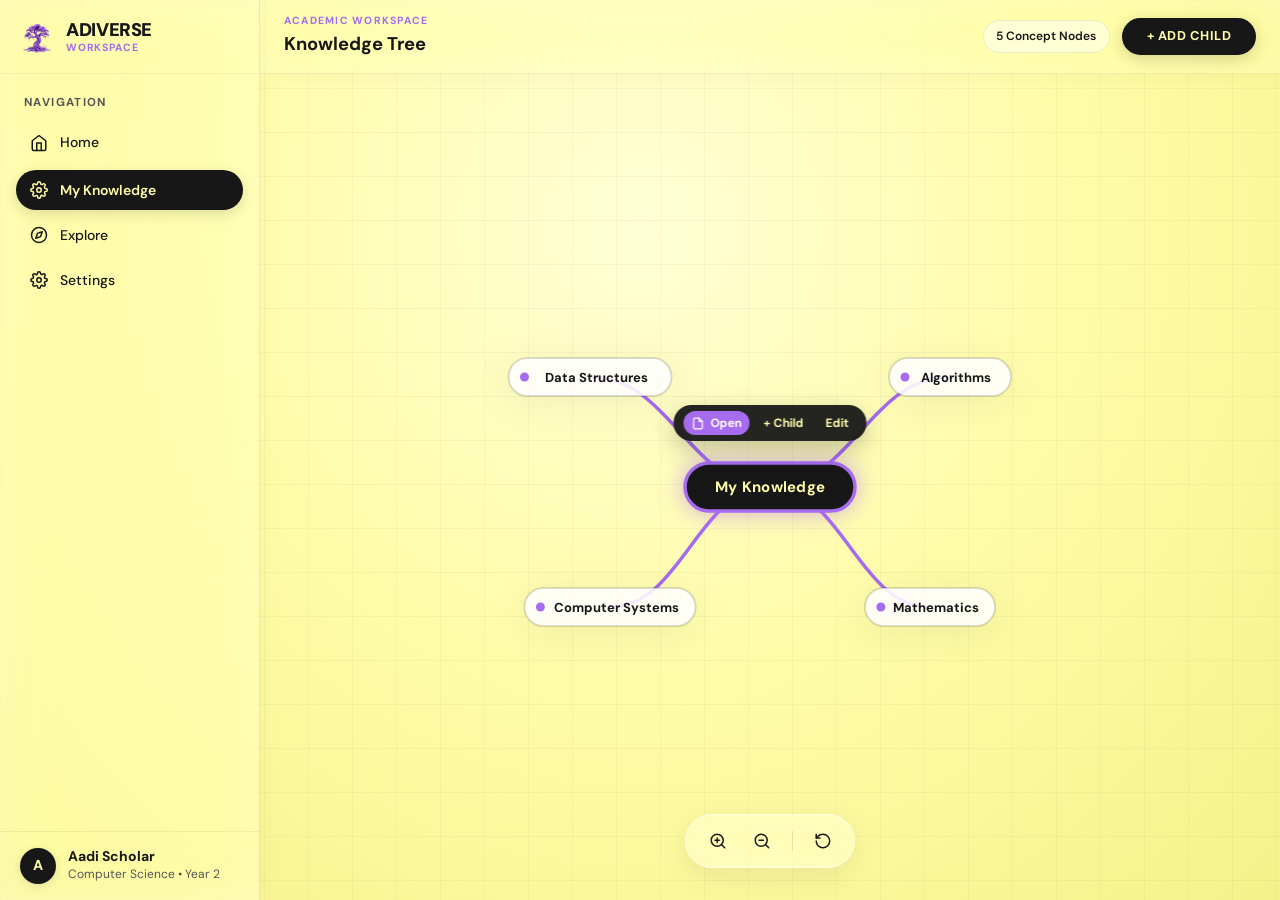
==== workspace.html @ 28132f5f "Updated Adiverse" ====
<!DOCTYPE html>
<html lang="en">
<head>
  <meta charset="UTF-8" />
  <meta name="viewport" content="width=device-width, initial-scale=1.0" />
  <meta name="description" content="Adiverse Academic Workspace - Interactive Knowledge Tree and Learning Cosmos." />
  <meta name="theme-color" content="#FFFCA8" />

  <title>Academic Workspace - Adiverse</title>

  <!-- Favicon Suite -->
  <link rel="icon" type="image/x-icon" href="favicon.ico" />
  <link rel="icon" type="image/png" sizes="32x32" href="assets/favicon-32x32.png" />
  <link rel="icon" type="image/png" sizes="192x192" href="assets/favicon-192x192.png" />
  <link rel="apple-touch-icon" href="assets/favicon-192x192.png" />

  <!-- Google Fonts: DM Sans & Cormorant Garamond -->
  <link rel="preconnect" href="https://fonts.googleapis.com" />
  <link rel="preconnect" href="https://fonts.gstatic.com" crossorigin />
  <link href="https://fonts.googleapis.com/css2?family=Cormorant+Garamond:wght@400;600&family=DM+Sans:opsz,wght@9..40,400;9..40,500;9..40,700;9..40,900&display=swap" rel="stylesheet" />

  <!-- Stylesheets -->
  <link rel="stylesheet" href="css/tokens.css" />
  <link rel="stylesheet" href="css/base.css" />
  <link rel="stylesheet" href="css/workspace.css" />
  <link rel="stylesheet" href="css/notes-editor.css" />
</head>
<body class="workspace-shell">

  <!-- Background Technical Grid Overlay -->
  <div class="workspace-grid" aria-hidden="true"></div>

  <!-- Mobile Sidebar Backdrop -->
  <div id="sidebar-backdrop" class="workspace-sidebar-backdrop"></div>

  <!-- Left Sidebar -->
  <aside id="workspace-sidebar" class="workspace-sidebar" aria-label="Academic Workspace Navigation">
    <div class="workspace-sidebar__header">
      <a href="index.html" class="workspace-sidebar__brand" title="Return to Adiverse Landing Page">
        <img src="assets/tree-logo-nav.png" alt="Adiverse Emblem" class="workspace-sidebar__logo" width="34" height="34" />
        <div>
          <span class="workspace-sidebar__brand-name">ADIVERSE</span>
          <span class="workspace-sidebar__badge">WORKSPACE</span>
        </div>
      </a>
    </div>

    <div class="workspace-sidebar__content">
      <!-- Core Navigation Items -->
      <div>
        <p class="workspace-sidebar__section-title">Navigation</p>
        <nav class="workspace-nav-list" aria-label="Primary Workspace Sections">
          <a href="index.html" class="workspace-nav-item">
            <svg viewBox="0 0 24 24" fill="none" stroke-width="2" stroke-linecap="round" stroke-linejoin="round">
              <path d="M3 9l9-7 9 7v11a2 2 0 0 1-2 2H5a2 2 0 0 1-2-2z"></path>
              <polyline points="9 22 9 12 15 12 15 22"></polyline>
            </svg>
            <span>Home</span>
          </a>

          <button class="workspace-nav-item active" type="button">
            <svg viewBox="0 0 24 24" fill="none" stroke-width="2" stroke-linecap="round" stroke-linejoin="round">
              <circle cx="12" cy="12" r="3"></circle>
              <path d="M19.4 15a1.65 1.65 0 0 0 .33 1.82l.06.06a2 2 0 0 1 0 2.83 2 2 0 0 1-2.83 0l-.06-.06a1.65 1.65 0 0 0-1.82-.33 1.65 1.65 0 0 0-1 1.51V21a2 2 0 0 1-2 2 2 2 0 0 1-2-2v-.09A1.65 1.65 0 0 0 9 19.4a1.65 1.65 0 0 0-1.82.33l-.06.06a2 2 0 0 1-2.83 0 2 2 0 0 1 0-2.83l.06-.06a1.65 1.65 0 0 0 .33-1.82 1.65 1.65 0 0 0-1.51-1H3a2 2 0 0 1-2-2 2 2 0 0 1 2-2h.09A1.65 1.65 0 0 0 4.6 9a1.65 1.65 0 0 0-.33-1.82l-.06-.06a2 2 0 0 1 0-2.83 2 2 0 0 1 2.83 0l.06.06a1.65 1.65 0 0 0 1.82.33H9a1.65 1.65 0 0 0 1-1.51V3a2 2 0 0 1 2-2 2 2 0 0 1 2 2v.09a1.65 1.65 0 0 0 1 1.51 1.65 1.65 0 0 0 1.82-.33l.06-.06a2 2 0 0 1 2.83 0 2 2 0 0 1 0 2.83l-.06.06a1.65 1.65 0 0 0-.33 1.82V9a1.65 1.65 0 0 0 1.51 1H21a2 2 0 0 1 2 2 2 2 0 0 1-2 2h-.09a1.65 1.65 0 0 0-1.51 1z"></path>
            </svg>
            <span>My Knowledge</span>
          </button>

          <button class="workspace-nav-item" type="button">
            <svg viewBox="0 0 24 24" fill="none" stroke-width="2" stroke-linecap="round" stroke-linejoin="round">
              <circle cx="12" cy="12" r="10"></circle>
              <polygon points="16.24 7.76 14.12 14.12 7.76 16.24 9.88 9.88 16.24 7.76"></polygon>
            </svg>
            <span>Explore</span>
          </button>

          <button class="workspace-nav-item" type="button">
            <svg viewBox="0 0 24 24" fill="none" stroke-width="2" stroke-linecap="round" stroke-linejoin="round">
              <circle cx="12" cy="12" r="3"></circle>
              <path d="M19.4 15a1.65 1.65 0 0 0 .33 1.82l.06.06a2 2 0 0 1 0 2.83 2 2 0 0 1-2.83 0l-.06-.06a1.65 1.65 0 0 0-1.82-.33 1.65 1.65 0 0 0-1 1.51V21a2 2 0 0 1-2 2 2 2 0 0 1-2-2v-.09A1.65 1.65 0 0 0 9 19.4a1.65 1.65 0 0 0-1.82.33l-.06.06a2 2 0 0 1-2.83 0 2 2 0 0 1 0-2.83l.06-.06a1.65 1.65 0 0 0 .33-1.82 1.65 1.65 0 0 0-1.51-1H3a2 2 0 0 1-2-2 2 2 0 0 1 2-2h.09A1.65 1.65 0 0 0 4.6 9a1.65 1.65 0 0 0-.33-1.82l-.06-.06a2 2 0 0 1 0-2.83 2 2 0 0 1 2.83 0l.06.06a1.65 1.65 0 0 0 1.82.33H9a1.65 1.65 0 0 0 1-1.51V3a2 2 0 0 1 2-2 2 2 0 0 1 2 2v.09a1.65 1.65 0 0 0 1 1.51 1.65 1.65 0 0 0 1.82-.33l.06-.06a2 2 0 0 1 2.83 0 2 2 0 0 1 0 2.83l-.06.06a1.65 1.65 0 0 0-.33 1.82V9a1.65 1.65 0 0 0 1.51 1H21a2 2 0 0 1 2 2 2 2 0 0 1-2 2h-.09a1.65 1.65 0 0 0-1.51 1z"></path>
            </svg>
            <span>Settings</span>
          </button>
        </nav>
      </div>
    </div>

    <!-- Scholar Profile Area -->
    <div class="workspace-sidebar__footer">
      <div class="scholar-profile">
        <div class="scholar-avatar" aria-hidden="true">A</div>
        <div>
          <p class="scholar-name">Aadi Scholar</p>
          <p class="scholar-role">Computer Science &bull; Year 2</p>
        </div>
      </div>
    </div>
  </aside>

  <!-- Main Content Viewport -->
  <div class="workspace-content">

    <!-- Top Bar -->
    <header class="workspace-topbar" aria-label="Workspace Top Bar">
      <div class="workspace-topbar__left">
        <button id="sidebar-toggle" class="workspace-sidebar-toggle" aria-label="Toggle Navigation Sidebar">
          <svg viewBox="0 0 24 24" width="22" height="22" stroke="var(--color-dark)" stroke-width="2" fill="none">
            <line x1="3" y1="12" x2="21" y2="12"></line>
            <line x1="3" y1="6" x2="21" y2="6"></line>
            <line x1="3" y1="18" x2="21" y2="18"></line>
          </svg>
        </button>

        <div class="workspace-title-wrap">
          <span class="workspace-eyebrow">Academic Workspace</span>
          <h1 class="workspace-title">Knowledge Tree</h1>
        </div>
      </div>

      <div class="workspace-topbar__right">
        <span id="node-count-badge" class="node-count-badge">5 Concept Nodes</span>
        <button id="add-concept-topbar" class="btn btn--primary" style="padding: 0.65rem 1.4rem; font-size: 0.8rem;" type="button">
          <span>+ Add Child</span>
        </button>
      </div>
    </header>

    <!-- Interactive Canvas Stage -->
    <main class="workspace-main" id="workspace-stage" aria-label="Interactive Knowledge Tree Canvas">
      <svg id="tree-svg" class="tree-canvas-svg">
        <g id="tree-viewport">
          <g id="edges-layer"></g>
          <g id="nodes-layer"></g>
        </g>
      </svg>

      <!-- Floating Node Action Toolbar -->
      <div id="node-toolbar" class="node-toolbar" role="toolbar" aria-label="Node Actions">
        <button id="tool-open-notes" class="node-tool-btn" type="button" title="Open Topic Notes" style="background: var(--color-purple); color: #FFFFFF;">
          <svg viewBox="0 0 24 24" width="13" height="13" fill="none" stroke="currentColor" stroke-width="2.2" stroke-linecap="round" stroke-linejoin="round" style="margin-right:2px;"><path d="M14 2H6a2 2 0 0 0-2 2v16a2 2 0 0 0 2 2h12a2 2 0 0 0 2-2V8z"></path><polyline points="14 2 14 8 20 8"></polyline></svg>
          <span>Open</span>
        </button>
        <button id="tool-add-child" class="node-tool-btn" type="button" title="Add Child Concept">
          <span>+ Child</span>
        </button>
        <button id="tool-edit-title" class="node-tool-btn" type="button" title="Edit Title">
          <span>Edit</span>
        </button>
        <button id="tool-delete" class="node-tool-btn node-tool-btn--danger" type="button" title="Delete Concept">
          <span>Delete</span>
        </button>
      </div>

      <!-- Floating Zoom and Pan Controls -->
      <div class="canvas-controls" aria-label="Canvas Zoom and Pan Controls">
        <button id="zoom-in-btn" class="canvas-btn" title="Zoom In" aria-label="Zoom In" type="button">
          <svg viewBox="0 0 24 24" fill="none" stroke-width="2" stroke-linecap="round" stroke-linejoin="round">
            <circle cx="11" cy="11" r="8"></circle>
            <line x1="21" y1="21" x2="16.65" y2="16.65"></line>
            <line x1="11" y1="8" x2="11" y2="14"></line>
            <line x1="8" y1="11" x2="14" y2="11"></line>
          </svg>
        </button>
        <button id="zoom-out-btn" class="canvas-btn" title="Zoom Out" aria-label="Zoom Out" type="button">
          <svg viewBox="0 0 24 24" fill="none" stroke-width="2" stroke-linecap="round" stroke-linejoin="round">
            <circle cx="11" cy="11" r="8"></circle>
            <line x1="21" y1="21" x2="16.65" y2="16.65"></line>
            <line x1="8" y1="11" x2="14" y2="11"></line>
          </svg>
        </button>
        <div class="canvas-divider" aria-hidden="true"></div>
        <button id="recenter-btn" class="canvas-btn" title="Recenter Viewport" aria-label="Recenter Viewport" type="button">
          <svg viewBox="0 0 24 24" fill="none" stroke-width="2" stroke-linecap="round" stroke-linejoin="round">
            <path d="M3 12a9 9 0 1 0 9-9 9.75 9.75 0 0 0-6.74 2.74L3 8"></path>
            <path d="M3 3v5h5"></path>
          </svg>
        </button>
      </div>
    </main>

    <!-- Dedicated Topic Notes Workspace View -->
    <section id="notes-workspace-view" class="notes-workspace-view" aria-label="Topic Notes Workspace">

      <!-- Notes Sub-Header with Back Action -->
      <div class="notes-topbar-nav">
        <button id="btn-back-to-tree" class="notes-back-btn" type="button" title="Return to Knowledge Tree">
          <svg viewBox="0 0 24 24" width="16" height="16" fill="none" stroke="currentColor" stroke-width="2.5" stroke-linecap="round" stroke-linejoin="round">
            <line x1="19" y1="12" x2="5" y2="12"></line>
            <polyline points="12 19 5 12 12 5"></polyline>
          </svg>
          <span>Back to Knowledge Tree</span>
        </button>

        <div class="notes-topic-meta">
          <span id="notes-topic-name" class="notes-topic-pill">Topic Notes</span>
          <span id="notes-save-status" class="notes-save-status">Auto-saved</span>
        </div>
      </div>

      <!-- Rich Text Formatting Toolbar -->
      <div class="notes-toolbar" role="toolbar" aria-label="Rich Text Formatting">

        <!-- Style / Hierarchy Group -->
        <div class="toolbar-group">
          <select id="tb-heading" class="tb-select" title="Paragraph Format">
            <option value="p">Paragraph</option>
            <option value="h1">Heading 1</option>
            <option value="h2">Heading 2</option>
            <option value="h3">Heading 3</option>
            <option value="blockquote">Quote</option>
            <option value="pre">Code Block</option>
          </select>
        </div>

        <!-- Typography Family & Size -->
        <div class="toolbar-group">
          <select id="tb-font-family" class="tb-select" title="Font Family">
            <option value="'DM Sans', sans-serif">DM Sans</option>
            <option value="'Cormorant Garamond', Georgia, serif">Cormorant Garamond</option>
            <option value="'Inter', system-ui, sans-serif">Inter</option>
            <option value="'Georgia', serif">Georgia</option>
            <option value="'Courier New', monospace">Monospace</option>
          </select>

          <select id="tb-font-size" class="tb-select" title="Font Size">
            <option value="0.9rem">Small</option>
            <option value="1rem" selected>Normal</option>
            <option value="1.15rem">Medium</option>
            <option value="1.35rem">Large</option>
            <option value="1.6rem">Huge</option>
          </select>
        </div>

        <!-- Inline Text Styles -->
        <div class="toolbar-group">
          <button class="tb-btn" data-command="bold" title="Bold (Ctrl+B)" type="button"><b>B</b></button>
          <button class="tb-btn" data-command="italic" title="Italic (Ctrl+I)" type="button"><i>I</i></button>
          <button class="tb-btn" data-command="underline" title="Underline (Ctrl+U)" type="button"><u>U</u></button>
          <button class="tb-btn" data-command="strikeThrough" title="Strikethrough" type="button"><s>S</s></button>
        </div>

        <!-- Text & Highlight Color -->
        <div class="toolbar-group">
          <div class="tb-color-wrap" title="Text Color">
            <span id="tb-text-color-indicator" class="tb-color-indicator" style="background-color: #171717;"></span>
            <input id="tb-text-color" class="tb-color-input" type="color" value="#171717" />
          </div>

          <div class="tb-color-wrap" title="Highlight Color">
            <span id="tb-highlight-indicator" class="tb-color-indicator" style="background-color: #FFFCA8;"></span>
            <input id="tb-highlight-color" class="tb-color-input" type="color" value="#FFFCA8" />
          </div>
        </div>

        <!-- Text Alignment -->
        <div class="toolbar-group">
          <button class="tb-btn" data-command="justifyLeft" title="Align Left" type="button">
            <svg viewBox="0 0 24 24"><line x1="21" y1="6" x2="3" y2="6"></line><line x1="15" y1="12" x2="3" y2="12"></line><line x1="17" y1="18" x2="3" y2="18"></line></svg>
          </button>
          <button class="tb-btn" data-command="justifyCenter" title="Align Center" type="button">
            <svg viewBox="0 0 24 24"><line x1="18" y1="6" x2="6" y2="6"></line><line x1="21" y1="12" x2="3" y2="12"></line><line x1="18" y1="18" x2="6" y2="18"></line></svg>
          </button>
          <button class="tb-btn" data-command="justifyRight" title="Align Right" type="button">
            <svg viewBox="0 0 24 24"><line x1="21" y1="6" x2="3" y2="6"></line><line x1="21" y1="12" x2="9" y2="12"></line><line x1="21" y1="18" x2="7" y2="18"></line></svg>
          </button>
          <button class="tb-btn" data-command="justifyFull" title="Justify" type="button">
            <svg viewBox="0 0 24 24"><line x1="21" y1="6" x2="3" y2="6"></line><line x1="21" y1="12" x2="3" y2="12"></line><line x1="21" y1="18" x2="3" y2="18"></line></svg>
          </button>
        </div>

        <!-- Lists -->
        <div class="toolbar-group">
          <button class="tb-btn" data-command="insertUnorderedList" title="Bullet List" type="button">
            <svg viewBox="0 0 24 24"><line x1="9" y1="6" x2="20" y2="6"></line><line x1="9" y1="12" x2="20" y2="12"></line><line x1="9" y1="18" x2="20" y2="18"></line><circle cx="4" cy="6" r="2" fill="currentColor"></circle><circle cx="4" cy="12" r="2" fill="currentColor"></circle><circle cx="4" cy="18" r="2" fill="currentColor"></circle></svg>
          </button>
          <button class="tb-btn" data-command="insertOrderedList" title="Numbered List" type="button">
            <svg viewBox="0 0 24 24"><line x1="10" y1="6" x2="21" y2="6"></line><line x1="10" y1="12" x2="21" y2="12"></line><line x1="10" y1="18" x2="21" y2="18"></line><path d="M4 6h2v4"></path><path d="M4 10h4"></path></svg>
          </button>
        </div>

        <!-- Media & Insert -->
        <div class="toolbar-group">
          <button id="tb-btn-image" class="tb-btn" title="Insert Image from Device" type="button">
            <svg viewBox="0 0 24 24"><rect x="3" y="3" width="18" height="18" rx="2" ry="2"></rect><circle cx="8.5" cy="8.5" r="1.5"></circle><polyline points="21 15 16 10 5 21"></polyline></svg>
          </button>
          <input id="tb-image-upload-input" type="file" accept="image/*" style="display:none;" />

          <button id="tb-btn-link" class="tb-btn" title="Insert Link" type="button">
            <svg viewBox="0 0 24 24"><path d="M10 13a5 5 0 0 0 7.54.54l3-3a5 5 0 0 0-7.07-7.07l-1.72 1.71"></path><path d="M14 11a5 5 0 0 0-7.54-.54l-3 3a5 5 0 0 0 7.07 7.07l1.71-1.71"></path></svg>
          </button>

          <button id="tb-btn-clear" class="tb-btn" title="Clear Formatting" type="button">
            <span style="font-size:0.75rem;">T&#824;</span>
          </button>

          <button id="tb-btn-undo" class="tb-btn" title="Undo (Ctrl+Z)" type="button">
            <svg viewBox="0 0 24 24"><polyline points="1 4 1 10 7 10"></polyline><path d="M3.51 15a9 9 0 1 0 2.13-9.36L1 10"></path></svg>
          </button>
          <button id="tb-btn-redo" class="tb-btn" title="Redo (Ctrl+Y)" type="button">
            <svg viewBox="0 0 24 24"><polyline points="23 4 23 10 17 10"></polyline><path d="M20.49 15a9 9 0 1 1-2.12-9.36L23 10"></path></svg>
          </button>
        </div>

        <!-- Topic Note Background Themes -->
        <div class="toolbar-group">
          <span style="font-size:0.72rem; text-transform:uppercase; font-weight:bold; color:var(--color-text-subtle); margin-right:4px;">Paper:</span>
          <div class="theme-picker-group">
            <div class="theme-swatch active" data-bg-color="#FFFFFF" title="Clean White Paper" style="background-color: #FFFFFF;"></div>
            <div class="theme-swatch" data-bg-color="#FFFCA8" title="Pastel Lemon" style="background-color: #FFFCA8;"></div>
            <div class="theme-swatch" data-bg-color="#FFFFD6" title="Pale Yellow" style="background-color: #FFFFD6;"></div>
            <div class="theme-swatch" data-bg-color="#F2F7F2" title="Soft Sage" style="background-color: #F2F7F2;"></div>
            <div class="theme-swatch" data-bg-color="#171717" title="Dark Scholar" style="background-color: #171717;"></div>
            <div class="tb-color-wrap" title="Custom Page Color">
              <span class="tb-color-indicator" style="background: linear-gradient(135deg, #FFFCA8, #A66BEF); border-radius: 50%;"></span>
              <input id="tb-bg-color-input" class="tb-color-input" type="color" value="#FFFFFF" />
            </div>
          </div>
        </div>

      </div>

      <!-- Notes Document Canvas -->
      <div class="notes-document-canvas">
        <article id="notes-document-card" class="notes-document-card">
          <header class="notes-document-header">
            <h1 id="notes-doc-title" class="notes-document-title">Topic Notes</h1>
            <p class="notes-document-subtitle">Personal Study Cosmos &bull; Independent Topic Space</p>
          </header>

          <div
            id="notes-editor-body"
            class="notes-editor-body"
            contenteditable="true"
            spellcheck="true"
            role="textbox"
            aria-multiline="true"
            aria-label="Topic Notes Editor"
          ></div>
        </article>

        <!-- Floating Image Resizing / Alignment Bar -->
        <div id="image-action-bar" class="image-action-bar" role="toolbar" aria-label="Image Controls">
          <span style="font-size:0.7rem; color:var(--color-pastel-yellow); padding-inline:4px;">Width:</span>
          <button class="img-btn" data-img-width="35%" type="button">35%</button>
          <button class="img-btn" data-img-width="60%" type="button">60%</button>
          <button class="img-btn" data-img-width="100%" type="button">100%</button>
          <span style="width:1px; height:12px; background:rgba(255,255,255,0.2); margin-inline:2px;"></span>
          <button class="img-btn" data-img-align="left" type="button" title="Align Left">Left</button>
          <button class="img-btn" data-img-align="center" type="button" title="Align Center">Center</button>
          <button class="img-btn" data-img-align="right" type="button" title="Align Right">Right</button>
          <span style="width:1px; height:12px; background:rgba(255,255,255,0.2); margin-inline:2px;"></span>
          <button id="img-btn-delete" class="img-btn img-btn--danger" type="button" title="Remove Image">Delete</button>
        </div>
      </div>

    </section>

  </div>

  <!-- Modal Dialog for Editing / Adding Node -->
  <div id="node-dialog-overlay" class="node-dialog-overlay" role="dialog" aria-modal="true" aria-labelledby="dialog-title">
    <div class="node-dialog">
      <h2 id="dialog-title" class="node-dialog__title">Edit Concept Title</h2>
      <input id="dialog-input" class="node-dialog__input" type="text" maxlength="40" autocomplete="off" />
      <div class="node-dialog__actions">
        <button id="dialog-cancel-btn" class="btn btn--ghost" style="padding: 0.65rem 1.4rem; font-size: 0.8rem;" type="button">Cancel</button>
        <button id="dialog-save-btn" class="btn btn--primary" style="padding: 0.65rem 1.4rem; font-size: 0.8rem;" type="button">Save</button>
      </div>
    </div>
  </div>

  <script src="js/notes-editor.js"></script>
  <script src="js/workspace.js"></script>
</body>
</html>
---- css/tokens.css ----
/* ============================================================
   ADIVERSE  -  DESIGN TOKENS
   Refined Brand Identity & Studio Lighting:
   - Soft Pastel Lemon-Yellow Gradient (#FFFFD6 -> #FFFCA8 -> #F5F18A)
   - Heavy Bold Typography (#171717)
   - Glossy Liquid Purple Tree Accent (#A66BEF)
   - Custom Pill Button Architecture
   - Translucent Frosted Glass with Delicate Borders
   ============================================================ */

:root {

  /* --- Official Adiverse Brand Colors: Soft Pastel Lemon-Yellow Foundation --- */
  --color-pastel-yellow: #FFFCA8;  /* Main pastel yellow */
  --color-light-yellow:  #FFFFD6;  /* Very light pale yellow */
  --color-warm-yellow:   #F5F18A;  /* Slightly deeper soft yellow */
  --color-bg-primary:    var(--color-pastel-yellow);
  --color-bg-secondary:  var(--color-light-yellow);
  --color-bg-warm:       var(--color-warm-yellow);
  --color-bg:            var(--color-pastel-yellow);
  --color-bg-light:      var(--color-light-yellow);
  --color-bg-deep:       var(--color-warm-yellow);
  --color-bg-alt:        transparent; /* Seamless section transitions */
  
  /* Seamless Page-Level Pastel Lemon-Yellow Gradient System */
  --page-bg-gradient:
    radial-gradient(
      ellipse at 50% 25%,
      #FFFFD6 0%,
      #FFFCA8 48%,
      #F5F18A 100%
    );

  --hero-bg-gradient: var(--page-bg-gradient);
  --section-bg-gradient: transparent;

  /* --- Subtle Academic Technical Grid Pattern --- */
  --grid-line-color: rgba(23, 23, 23, 0.045);
  --grid-size: 44px;
  --grid-pattern:
    linear-gradient(var(--grid-line-color) 1px, transparent 1px),
    linear-gradient(90deg, var(--grid-line-color) 1px, transparent 1px);

  /* --- Typography & Text --- */
  --color-text:          #171717;  /* High contrast near-black */
  --color-text-muted:    #333333;  /* Crisp readable dark neutral */
  --color-text-subtle:   #555555;  /* Subtle metadata */
  --color-dark:          #171717;  /* Solid near-black buttons & root nodes */
  --color-dark-hover:    #000000;
  --color-white:         #FFFFFF;

  /* --- Signature Liquid Purple (#A66BEF) --- */
  --color-purple:        #A66BEF;  /* Exact signature purple */
  --color-purple-deep:   #8840E8;  /* Deep liquid tone */
  --color-purple-light:  #C498F7;  /* Specular sheen */
  --color-purple-tint:   rgba(166, 107, 239, 0.16);
  --color-purple-glow:   rgba(166, 107, 239, 0.45);
  --color-accent:        var(--color-purple);
  --color-accent-hover:  var(--color-purple-deep);

  /* --- Borders & Dividers --- */
  --color-border:        rgba(23, 23, 23, 0.16);
  --color-border-subtle: rgba(23, 23, 23, 0.08);
  --color-border-dark:   #171717;

  /* --- Typography Families --- */
  --font-display: 'DM Sans', 'Inter', system-ui, -apple-system, sans-serif;
  --font-serif:   'Cormorant Garamond', 'Georgia', serif;
  --font-sans:    'DM Sans', 'Inter', system-ui, sans-serif;

  /* Type Scale */
  --text-xs:    0.75rem;    /* 12px */
  --text-sm:    0.875rem;   /* 14px */
  --text-base:  1rem;       /* 16px */
  --text-md:    1.125rem;   /* 18px */
  --text-lg:    1.25rem;    /* 20px */
  --text-xl:    1.5rem;     /* 24px */
  --text-2xl:   2.25rem;    /* 36px */
  --text-3xl:   3.25rem;    /* 52px */
  --text-4xl:   4.5rem;     /* 72px */
  --text-5xl:   6.5rem;     /* 104px */
  --text-hero:  clamp(4rem, 13vw, 12rem); /* Massive hero wordmark */

  --leading-tight:   1.04;
  --leading-snug:    1.2;
  --leading-normal:  1.6;
  --leading-relaxed: 1.75;

  --weight-regular:  400;
  --weight-medium:   500;
  --weight-semibold: 600;
  --weight-bold:     700;
  --weight-black:    900;

  /* --- Spacing Scale --- */
  --space-1:   0.25rem;   /*  4px */
  --space-2:   0.5rem;    /*  8px */
  --space-3:   0.75rem;   /* 12px */
  --space-4:   1rem;      /* 16px */
  --space-5:   1.25rem;   /* 20px */
  --space-6:   1.5rem;    /* 24px */
  --space-8:   2rem;      /* 32px */
  --space-10:  2.5rem;    /* 40px */
  --space-12:  3rem;      /* 48px */
  --space-16:  4rem;      /* 64px */
  --space-20:  5rem;      /* 80px */
  --space-24:  6rem;      /* 96px */
  --space-32:  8rem;      /* 128px */

  /* --- Refined Corner Radii --- */
  --radius-sm:   6px;
  --radius-md:   12px;
  --radius-lg:   20px;
  --radius-xl:   28px;
  --radius-pill: 9999px;   /* Custom Pill Buttons & Badges */
  --radius-full: 9999px;

  /* --- Shadows & Glows --- */
  --shadow-xs:     0 1px 3px rgba(23, 23, 23, 0.08);
  --shadow-sm:     0 3px 10px rgba(23, 23, 23, 0.10);
  --shadow-md:     0 8px 24px rgba(23, 23, 23, 0.12);
  --shadow-lg:     0 16px 40px rgba(23, 23, 23, 0.15);
  --shadow-lift:   0 12px 28px rgba(23, 23, 23, 0.22);
  --shadow-purple: 0 8px 30px rgba(166, 107, 239, 0.40);
  --sculpture-contact-shadow: radial-gradient(ellipse at 50% 50%, rgba(23, 23, 23, 0.35) 0%, rgba(23, 23, 23, 0) 70%);

  /* --- Genuine Glassmorphism System --- */
  --glass-panel-bg:        rgba(255, 255, 255, 0.28);
  --glass-panel-blur:      blur(24px) saturate(140%);
  --glass-panel-border:    1px solid rgba(255, 255, 255, 0.60);
  --glass-panel-shadow:    0 12px 36px rgba(23, 23, 23, 0.06),
                           inset 0 1px 0 rgba(255, 255, 255, 0.58);

  --glass-legend-bg:       rgba(255, 255, 214, 0.45);
  --glass-legend-blur:     blur(18px) saturate(140%);
  --glass-legend-border:   1px solid rgba(255, 255, 255, 0.65);
  --glass-legend-shadow:   0 4px 16px rgba(23, 23, 23, 0.04),
                           inset 0 1px 0 rgba(255, 255, 255, 0.65);

  --glass-label-bg:        rgba(255, 255, 214, 0.45);
  --glass-label-blur:      blur(20px) saturate(140%);
  --glass-label-border:    1px solid rgba(255, 255, 255, 0.65);
  --glass-label-shadow:    0 6px 20px rgba(23, 23, 23, 0.05),
                           inset 0 1px 0 rgba(255, 255, 255, 0.65);

  /* Scroll-Aware Translucent Glass Navbar */
  --glass-nav-bg:          rgba(255, 255, 214, 0.42);
  --glass-nav-blur:        blur(24px) saturate(145%);
  --glass-nav-border:      rgba(255, 255, 255, 0.35);
  --glass-nav-shadow:      0 6px 24px rgba(23, 23, 23, 0.035),
                           inset 0 1px 0 rgba(255, 255, 255, 0.40);

  --glass-nav-scroll-bg:   rgba(255, 255, 214, 0.32);
  --glass-nav-scroll-blur: blur(28px) saturate(150%);
  --glass-nav-scroll-border: rgba(255, 255, 255, 0.28);
  --glass-nav-scroll-shadow: 0 8px 28px rgba(23, 23, 23, 0.055);

  --glass-bg:              rgba(255, 255, 255, 0.30);
  --glass-bg-card:         rgba(255, 255, 255, 0.28);
  --glass-border:          rgba(255, 255, 255, 0.58);
  --glass-border-subtle:   rgba(255, 255, 255, 0.40);
  --glass-blur:            blur(24px) saturate(140%);
  --glass-blur-sm:         blur(14px) saturate(135%);
  --glass-shadow:          0 12px 36px rgba(23, 23, 23, 0.06),
                           inset 0 1px 0 rgba(255, 255, 255, 0.55);

  /* --- Transitions --- */
  --transition-fast:    150ms ease;
  --transition-base:    220ms ease;
  --transition-slow:    380ms ease;
  --transition-gentle:  560ms cubic-bezier(0.25, 0.46, 0.45, 0.94);
  --transition-spring:  300ms cubic-bezier(0.34, 1.56, 0.64, 1);

  /* --- Layout --- */
  --container-max:  1280px;
  --container-wide: 1480px;
  --nav-height:     74px;
}
---- css/base.css ----
/* ============================================================
   ADIVERSE  -  BASE STYLES
   Reset, Typography, Layout, Custom Pill Button Architecture
   ============================================================ */

*, *::before, *::after {
  box-sizing: border-box;
  margin: 0;
  padding: 0;
}

html {
  scroll-behavior: smooth;
  -webkit-text-size-adjust: 100%;
  text-size-adjust: 100%;
  overflow-x: hidden;
}

body {
  font-family: var(--font-sans);
  font-size: var(--text-base);
  font-weight: var(--weight-regular);
  line-height: var(--leading-normal);
  color: var(--color-text);
  background-color: #FFFCA8;
  background:
    radial-gradient(
      ellipse at 50% 25%,
      #FFFFD6 0%,
      #FFFCA8 48%,
      #F5F18A 100%
    );
  -webkit-font-smoothing: antialiased;
  -moz-osx-font-smoothing: grayscale;
  overflow-x: hidden;
  max-width: 100%;
  position: relative;
}

/* --- Media Elements --- */
img, svg {
  display: block;
  max-width: 100%;
}

/* --- Links --- */
a {
  color: inherit;
  text-decoration: none;
}

/* --- Lists --- */
ul, ol {
  list-style: none;
}

/* --- Buttons --- */
button {
  font-family: inherit;
  cursor: pointer;
  border: none;
  background: none;
}

/* --- Focus visible Accessibility Ring --- */
:focus-visible {
  outline: 2px solid var(--color-purple);
  outline-offset: 3px;
  border-radius: var(--radius-sm);
}

/* ============================================================
   LAYOUT UTILITIES
   ============================================================ */

.container {
  width: 100%;
  max-width: var(--container-max);
  margin-inline: auto;
  padding-inline: var(--space-8);
}

.container--wide {
  max-width: var(--container-wide);
}

.section {
  padding-block: var(--space-20);
}

.section--lg {
  padding-block: var(--space-24);
}

/* ============================================================
   TYPOGRAPHY UTILITIES
   ============================================================ */

.serif { font-family: var(--font-serif); }
.sans  { font-family: var(--font-sans);  }

.eyebrow {
  font-family: var(--font-sans);
  font-size: var(--text-xs);
  font-weight: var(--weight-bold);
  letter-spacing: 0.16em;
  text-transform: uppercase;
  color: var(--color-dark);
}

.text-muted {
  color: var(--color-text-muted);
}

.text-purple {
  color: var(--color-purple);
}

/* ============================================================
   CUSTOM PILL BUTTON ARCHITECTURE
   Refined silhouettes, pill radii, balanced typography & micro-motion
   ============================================================ */

.btn {
  display: inline-flex;
  align-items: center;
  justify-content: center;
  gap: var(--space-3);
  font-family: var(--font-sans);
  font-size: var(--text-sm);
  font-weight: var(--weight-bold);
  line-height: 1;
  letter-spacing: 0.05em;
  text-transform: uppercase;
  padding: 1.05rem 2.2rem;
  border-radius: var(--radius-pill); /* Pill-shaped silhouette */
  transition: background var(--transition-base),
              color var(--transition-base),
              border-color var(--transition-base),
              box-shadow var(--transition-base),
              transform var(--transition-spring);
  cursor: pointer;
  text-decoration: none;
  white-space: nowrap;
  position: relative;
  overflow: hidden;
}

.btn:active {
  transform: translateY(2px) scale(0.98) !important;
  box-shadow: none !important;
}

/* Button Arrow Indicator with Micro-motion */
.btn__arrow {
  display: inline-flex;
  align-items: center;
  justify-content: center;
  transition: transform var(--transition-base);
}

.btn:hover .btn__arrow {
  transform: translateX(4px);
}

/* Primary CTA: Refined Pill, Near-Black #171717 with Pastel Yellow Text */
.btn--primary {
  background-color: var(--color-dark);
  color: var(--color-pastel-yellow);
  border: 2px solid var(--color-dark);
  box-shadow: 0 4px 16px rgba(23, 23, 23, 0.18);
}

.btn--primary:hover {
  background-color: var(--color-dark-hover);
  border-color: var(--color-dark-hover);
  color: #FFFFFF;
  box-shadow: var(--shadow-lift);
  transform: translateY(-2px);
}

/* Secondary CTA: Soft Pill Outline with Subtle Translucent Sheen */
.btn--ghost {
  background-color: rgba(255, 255, 255, 0.40);
  backdrop-filter: var(--glass-blur-sm);
  -webkit-backdrop-filter: var(--glass-blur-sm);
  color: var(--color-dark);
  border: 1.5px solid rgba(23, 23, 23, 0.28);
  box-shadow: 0 2px 8px rgba(23, 23, 23, 0.05);
}

.btn--ghost:hover {
  background-color: rgba(255, 255, 255, 0.85);
  border-color: var(--color-dark);
  color: var(--color-dark);
  transform: translateY(-2px);
  box-shadow: var(--shadow-sm);
}

/* Light Pill Button Variant for Dark Footer / Closing CTA */
.btn--light {
  background-color: var(--color-bg);
  color: var(--color-dark);
  border: 2px solid var(--color-bg);
  box-shadow: 0 4px 18px rgba(0, 0, 0, 0.30);
}

.btn--light:hover {
  background-color: #FFFFFF;
  border-color: #FFFFFF;
  box-shadow: 0 8px 28px rgba(255, 242, 26, 0.45);
  transform: translateY(-2px);
}

.btn--outline-light {
  background-color: transparent;
  color: #FFFFFF;
  border: 1.5px solid rgba(255, 255, 255, 0.45);
  border-radius: var(--radius-pill);
}

.btn--outline-light:hover {
  border-color: #FFFFFF;
  background-color: rgba(255, 255, 255, 0.14);
  transform: translateY(-2px);
}

/* --- Dividers --- */
.divider {
  height: 1px;
  background-color: var(--color-border);
  border: none;
}

/* ============================================================
   REDUCED MOTION
   ============================================================ */

@media (prefers-reduced-motion: reduce) {
  *, *::before, *::after {
    animation-duration: 0.01ms !important;
    animation-iteration-count: 1 !important;
    transition-duration: 0.01ms !important;
    scroll-behavior: auto !important;
  }
  .btn:hover .btn__arrow {
    transform: none !important;
  }
}
---- css/workspace.css ----
/* ============================================================
   ADIVERSE - ACADEMIC WORKSPACE & KNOWLEDGE TREE STYLES
   Phase 2 Workspace UI, Interactive SVG Tree & Controls
   ============================================================ */

.workspace-shell {
  display: flex;
  height: 100vh;
  width: 100vw;
  overflow: hidden;
  background-color: var(--color-pastel-yellow);
  background: radial-gradient(
    ellipse at 50% 25%,
    var(--color-light-yellow) 0%,
    var(--color-pastel-yellow) 48%,
    var(--color-warm-yellow) 100%
  );
  color: var(--color-text);
  position: relative;
  user-select: none;
}

/* Background Grid Overlay */
.workspace-grid {
  position: absolute;
  inset: 0;
  pointer-events: none;
  z-index: 0;
  background-image: var(--grid-pattern);
  background-size: var(--grid-size) var(--grid-size);
  opacity: 0.85;
}

/* ============================================================
   SIDEBAR
   ============================================================ */

.workspace-sidebar {
  width: 260px;
  min-width: 260px;
  height: 100%;
  display: flex;
  flex-direction: column;
  background-color: rgba(255, 255, 214, 0.55);
  backdrop-filter: blur(24px) saturate(145%);
  -webkit-backdrop-filter: blur(24px) saturate(145%);
  border-right: 1px solid rgba(23, 23, 23, 0.08);
  box-shadow: 2px 0 24px rgba(23, 23, 23, 0.03);
  position: relative;
  z-index: 30;
  transition: transform var(--transition-base);
}

.workspace-sidebar__header {
  padding: 1.25rem 1.25rem 1rem;
  display: flex;
  align-items: center;
  justify-content: space-between;
  border-bottom: 1px solid rgba(23, 23, 23, 0.06);
}

.workspace-sidebar__brand {
  display: flex;
  align-items: center;
  gap: 0.75rem;
  text-decoration: none;
  color: var(--color-text);
}

.workspace-sidebar__logo {
  width: 34px;
  height: 34px;
  object-fit: contain;
}

.workspace-sidebar__brand-name {
  font-family: var(--font-display);
  font-weight: var(--weight-black);
  font-size: 1.15rem;
  letter-spacing: -0.02em;
  line-height: 1.1;
  display: block;
}

.workspace-sidebar__badge {
  font-size: 0.65rem;
  text-transform: uppercase;
  letter-spacing: 0.08em;
  font-weight: var(--weight-bold);
  color: var(--color-purple);
  display: block;
}

.workspace-sidebar__content {
  flex: 1;
  overflow-y: auto;
  padding: 1.25rem 1rem;
  display: flex;
  flex-direction: column;
  gap: 1.5rem;
}

.workspace-sidebar__section-title {
  font-size: 0.72rem;
  text-transform: uppercase;
  letter-spacing: 0.12em;
  font-weight: var(--weight-bold);
  color: var(--color-text-subtle);
  padding-inline: 0.5rem;
  margin-bottom: 0.5rem;
}

.workspace-nav-list {
  display: flex;
  flex-direction: column;
  gap: 0.3rem;
}

.workspace-nav-item {
  display: flex;
  align-items: center;
  gap: 0.75rem;
  padding: 0.7rem 0.9rem;
  border-radius: var(--radius-pill);
  font-size: var(--text-sm);
  font-weight: var(--weight-medium);
  color: var(--color-text);
  text-decoration: none;
  transition: all var(--transition-fast);
  cursor: pointer;
  background: none;
  border: none;
  width: 100%;
  text-align: left;
}

.workspace-nav-item:hover {
  background-color: rgba(255, 255, 255, 0.45);
  color: var(--color-dark);
  transform: translateX(2px);
}

.workspace-nav-item.active {
  background-color: var(--color-dark);
  color: var(--color-pastel-yellow);
  font-weight: var(--weight-semibold);
  box-shadow: 0 4px 14px rgba(23, 23, 23, 0.14);
}

.workspace-nav-item.active svg {
  stroke: var(--color-pastel-yellow);
}

.workspace-nav-item svg {
  width: 18px;
  height: 18px;
  flex-shrink: 0;
  stroke: var(--color-dark);
  transition: stroke var(--transition-fast);
}

.workspace-sidebar__footer {
  padding: 1rem 1.25rem;
  border-top: 1px solid rgba(23, 23, 23, 0.06);
}

.scholar-profile {
  display: flex;
  align-items: center;
  gap: 0.75rem;
}

.scholar-avatar {
  width: 36px;
  height: 36px;
  border-radius: 50%;
  background-color: var(--color-dark);
  color: var(--color-pastel-yellow);
  display: flex;
  align-items: center;
  justify-content: center;
  font-weight: var(--weight-bold);
  font-size: 0.9rem;
  box-shadow: 0 2px 8px rgba(23, 23, 23, 0.12);
}

.scholar-name {
  font-size: var(--text-sm);
  font-weight: var(--weight-bold);
  line-height: 1.2;
}

.scholar-role {
  font-size: var(--text-xs);
  color: var(--color-text-subtle);
}

/* ============================================================
   TOPBAR
   ============================================================ */

.workspace-content {
  flex: 1;
  display: flex;
  flex-direction: column;
  height: 100%;
  overflow: hidden;
  position: relative;
  z-index: 10;
}

.workspace-topbar {
  height: var(--nav-height);
  min-height: var(--nav-height);
  padding-inline: 1.5rem;
  display: flex;
  align-items: center;
  justify-content: space-between;
  background-color: rgba(255, 255, 214, 0.42);
  backdrop-filter: blur(24px) saturate(145%);
  -webkit-backdrop-filter: blur(24px) saturate(145%);
  border-bottom: 1px solid rgba(23, 23, 23, 0.07);
  box-shadow: 0 4px 20px rgba(23, 23, 23, 0.03);
  z-index: 20;
}

.workspace-topbar__left {
  display: flex;
  align-items: center;
  gap: 1rem;
}

.workspace-sidebar-toggle {
  display: none;
  background: none;
  border: none;
  cursor: pointer;
  padding: 6px;
  border-radius: var(--radius-sm);
}

.workspace-title-wrap {
  display: flex;
  flex-direction: column;
}

.workspace-eyebrow {
  font-size: 0.65rem;
  text-transform: uppercase;
  letter-spacing: 0.12em;
  font-weight: var(--weight-bold);
  color: var(--color-purple);
}

.workspace-title {
  font-family: var(--font-display);
  font-size: 1.15rem;
  font-weight: var(--weight-bold);
  color: var(--color-dark);
}

.workspace-topbar__right {
  display: flex;
  align-items: center;
  gap: 0.75rem;
}

.node-count-badge {
  font-size: var(--text-xs);
  font-weight: var(--weight-semibold);
  padding: 0.35rem 0.8rem;
  border-radius: var(--radius-pill);
  background-color: rgba(255, 255, 255, 0.5);
  border: 1px solid rgba(23, 23, 23, 0.08);
  color: var(--color-dark);
}

/* ============================================================
   CANVAS & KNOWLEDGE TREE STAGE
   ============================================================ */

.workspace-main {
  flex: 1;
  position: relative;
  overflow: hidden;
  display: flex;
  cursor: grab;
}

.workspace-main.is-panning {
  cursor: grabbing;
}

.tree-canvas-svg {
  width: 100%;
  height: 100%;
  display: block;
}

/* Branch Connection Lines */
.tree-edge {
  fill: none;
  stroke: rgba(23, 23, 23, 0.35);
  stroke-width: 2.5px;
  stroke-linecap: round;
  transition: stroke 200ms ease, stroke-width 200ms ease;
}

.tree-edge.active {
  stroke: var(--color-purple);
  stroke-width: 3.5px;
}

/* Tree Nodes */
.tree-node-group {
  cursor: pointer;
  transition: transform 200ms cubic-bezier(0.34, 1.56, 0.64, 1);
}

.tree-node-group:hover {
  filter: drop-shadow(0 6px 16px rgba(166, 107, 239, 0.35));
}

.tree-node-group.selected .tree-node-shape {
  stroke: var(--color-purple);
  stroke-width: 3.5px;
  filter: drop-shadow(0 0 12px rgba(166, 107, 239, 0.55));
}

.tree-node-shape {
  transition: all 200ms ease;
}

.tree-node-shape--root {
  fill: var(--color-dark);
  stroke: rgba(255, 252, 168, 0.4);
  stroke-width: 2.5px;
  filter: drop-shadow(0 10px 24px rgba(23, 23, 23, 0.25));
}

.tree-node-shape--child {
  fill: rgba(255, 255, 255, 0.88);
  stroke: rgba(23, 23, 23, 0.15);
  stroke-width: 2px;
  backdrop-filter: blur(12px);
  filter: drop-shadow(0 6px 18px rgba(23, 23, 23, 0.08));
}

.tree-node-text {
  font-family: var(--font-display);
  font-weight: var(--weight-bold);
  pointer-events: none;
  user-select: none;
}

.tree-node-text--root {
  fill: var(--color-pastel-yellow);
  font-size: 15px;
  letter-spacing: 0.02em;
}

.tree-node-text--child {
  fill: var(--color-dark);
  font-size: 13px;
}

.tree-node-badge {
  fill: var(--color-purple);
}

/* Floating Node Action Toolbar */
.node-toolbar {
  position: absolute;
  display: none;
  gap: 6px;
  padding: 6px 10px;
  background-color: rgba(23, 23, 23, 0.94);
  border-radius: var(--radius-pill);
  box-shadow: 0 8px 24px rgba(23, 23, 23, 0.25);
  z-index: 25;
  transform: translate(-50%, -100%);
  margin-top: -14px;
  backdrop-filter: blur(12px);
  animation: toolbarPop 180ms cubic-bezier(0.34, 1.56, 0.64, 1);
}

@keyframes toolbarPop {
  from { opacity: 0; transform: translate(-50%, -90%) scale(0.9); }
  to   { opacity: 1; transform: translate(-50%, -100%) scale(1); }
}

.node-toolbar.is-visible {
  display: flex;
}

.node-tool-btn {
  background: none;
  border: none;
  color: var(--color-pastel-yellow);
  font-family: var(--font-sans);
  font-size: 0.75rem;
  font-weight: var(--weight-bold);
  padding: 4px 8px;
  border-radius: var(--radius-pill);
  cursor: pointer;
  display: flex;
  align-items: center;
  gap: 4px;
  transition: all var(--transition-fast);
  white-space: nowrap;
}

.node-tool-btn:hover {
  background-color: rgba(255, 255, 255, 0.18);
  color: #FFFFFF;
}

.node-tool-btn--danger {
  color: #FF8F8F;
}

.node-tool-btn--danger:hover {
  background-color: rgba(255, 80, 80, 0.2);
  color: #FFB3B3;
}

/* Modal / Prompt Dialog for Editing Node */
.node-dialog-overlay {
  display: none;
  position: fixed;
  inset: 0;
  background: rgba(23, 23, 23, 0.35);
  backdrop-filter: blur(6px);
  -webkit-backdrop-filter: blur(6px);
  z-index: 50;
  align-items: center;
  justify-content: center;
}

.node-dialog-overlay.is-open {
  display: flex;
}

.node-dialog {
  width: 90%;
  max-width: 400px;
  padding: 1.75rem;
  background-color: rgba(255, 255, 214, 0.95);
  backdrop-filter: blur(28px) saturate(150%);
  border: 1px solid rgba(255, 255, 255, 0.7);
  border-radius: var(--radius-xl);
  box-shadow: 0 20px 50px rgba(23, 23, 23, 0.18);
  animation: dialogScale 200ms ease;
}

@keyframes dialogScale {
  from { opacity: 0; transform: scale(0.92); }
  to   { opacity: 1; transform: scale(1); }
}

.node-dialog__title {
  font-family: var(--font-display);
  font-size: 1.25rem;
  font-weight: var(--weight-bold);
  margin-bottom: 0.5rem;
}

.node-dialog__input {
  width: 100%;
  padding: 0.85rem 1rem;
  border-radius: var(--radius-md);
  border: 2px solid rgba(23, 23, 23, 0.15);
  background-color: #FFFFFF;
  font-family: var(--font-sans);
  font-size: 1rem;
  color: var(--color-dark);
  margin-block: 1rem 1.25rem;
  outline: none;
  transition: border-color var(--transition-fast);
}

.node-dialog__input:focus {
  border-color: var(--color-purple);
  box-shadow: 0 0 0 3px rgba(166, 107, 239, 0.25);
}

.node-dialog__actions {
  display: flex;
  justify-content: flex-end;
  gap: 0.75rem;
}

/* Floating Controls Bar (Bottom Center) */
.canvas-controls {
  position: absolute;
  bottom: 2rem;
  left: 50%;
  transform: translateX(-50%);
  display: flex;
  align-items: center;
  gap: 0.5rem;
  padding: 0.5rem 0.85rem;
  background-color: rgba(255, 255, 214, 0.65);
  backdrop-filter: blur(24px) saturate(145%);
  -webkit-backdrop-filter: blur(24px) saturate(145%);
  border: 1px solid rgba(255, 255, 255, 0.65);
  border-radius: var(--radius-pill);
  box-shadow: 0 8px 30px rgba(23, 23, 23, 0.08);
  z-index: 15;
}

.canvas-btn {
  background: none;
  border: none;
  width: 36px;
  height: 36px;
  display: flex;
  align-items: center;
  justify-content: center;
  border-radius: 50%;
  cursor: pointer;
  color: var(--color-dark);
  transition: all var(--transition-fast);
}

.canvas-btn:hover {
  background-color: rgba(255, 255, 255, 0.8);
  transform: translateY(-1px);
}

.canvas-btn svg {
  width: 18px;
  height: 18px;
  stroke: var(--color-dark);
}

.canvas-divider {
  width: 1px;
  height: 20px;
  background-color: rgba(23, 23, 23, 0.12);
  margin-inline: 0.25rem;
}

/* ============================================================
   RESPONSIVE
   ============================================================ */

@media (max-width: 1024px) {
  .workspace-sidebar {
    position: fixed;
    top: 0;
    left: 0;
    bottom: 0;
    transform: translateX(-100%);
    box-shadow: 10px 0 40px rgba(23, 23, 23, 0.2);
  }

  .workspace-sidebar.is-open {
    transform: translateX(0);
  }

  .workspace-sidebar-toggle {
    display: flex;
  }

  .workspace-sidebar-backdrop {
    display: none;
    position: fixed;
    inset: 0;
    background: rgba(23, 23, 23, 0.25);
    backdrop-filter: blur(4px);
    -webkit-backdrop-filter: blur(4px);
    z-index: 25;
  }

  .workspace-sidebar-backdrop.is-open {
    display: block;
  }
}

@media (max-width: 640px) {
  .workspace-topbar {
    padding-inline: 1rem;
  }

  .canvas-controls {
    bottom: 1rem;
  }
}
---- css/notes-editor.css ----
/* ============================================================
   NOTES WORKSPACE VIEW & RICH TEXT EDITOR
   ============================================================ */

.notes-workspace-view {
  display: none;
  flex: 1;
  flex-direction: column;
  height: 100%;
  overflow: hidden;
  position: relative;
  z-index: 10;
}

.notes-workspace-view.is-active {
  display: flex;
}

/* Notes Sub-Header / Back Bar */
.notes-topbar-nav {
  display: flex;
  align-items: center;
  justify-content: space-between;
  padding: 0.75rem 1.5rem;
  background-color: rgba(255, 255, 214, 0.55);
  backdrop-filter: blur(20px) saturate(145%);
  -webkit-backdrop-filter: blur(20px) saturate(145%);
  border-bottom: 1px solid rgba(23, 23, 23, 0.08);
  gap: 1rem;
}

.notes-back-btn {
  display: inline-flex;
  align-items: center;
  gap: 0.5rem;
  padding: 0.5rem 1rem;
  background-color: var(--color-dark);
  color: var(--color-pastel-yellow);
  border-radius: var(--radius-pill);
  font-size: var(--text-xs);
  font-weight: var(--weight-bold);
  letter-spacing: 0.04em;
  text-transform: uppercase;
  border: none;
  cursor: pointer;
  transition: all var(--transition-fast);
  box-shadow: 0 2px 8px rgba(23, 23, 23, 0.12);
}

.notes-back-btn:hover {
  background-color: #000000;
  transform: translateX(-2px);
  color: #FFFFFF;
}

.notes-topic-meta {
  display: flex;
  align-items: center;
  gap: 0.75rem;
}

.notes-topic-pill {
  display: inline-flex;
  align-items: center;
  gap: 0.5rem;
  padding: 0.35rem 0.85rem;
  border-radius: var(--radius-pill);
  background-color: rgba(166, 107, 239, 0.16);
  border: 1px solid rgba(166, 107, 239, 0.35);
  font-size: var(--text-xs);
  font-weight: var(--weight-bold);
  color: var(--color-purple-deep);
}

.notes-save-status {
  font-size: var(--text-xs);
  color: var(--color-text-subtle);
  display: flex;
  align-items: center;
  gap: 0.35rem;
}

.notes-save-status::before {
  content: '';
  display: inline-block;
  width: 6px;
  height: 6px;
  border-radius: 50%;
  background-color: #10B981;
}

/* Rich Text Editor Toolbar */
.notes-toolbar {
  display: flex;
  align-items: center;
  flex-wrap: wrap;
  gap: 0.35rem;
  padding: 0.6rem 1.5rem;
  background-color: rgba(255, 255, 255, 0.75);
  backdrop-filter: blur(20px) saturate(140%);
  -webkit-backdrop-filter: blur(20px) saturate(140%);
  border-bottom: 1px solid rgba(23, 23, 23, 0.08);
  box-shadow: 0 4px 16px rgba(23, 23, 23, 0.02);
  user-select: none;
}

.toolbar-group {
  display: inline-flex;
  align-items: center;
  gap: 2px;
  padding-right: 0.5rem;
  border-right: 1px solid rgba(23, 23, 23, 0.1);
  margin-right: 0.35rem;
}

.toolbar-group:last-child {
  border-right: none;
  margin-right: 0;
  padding-right: 0;
}

.tb-btn {
  background: none;
  border: none;
  min-width: 30px;
  height: 30px;
  padding: 0 6px;
  border-radius: var(--radius-sm);
  display: inline-flex;
  align-items: center;
  justify-content: center;
  font-family: var(--font-sans);
  font-size: 0.85rem;
  font-weight: var(--weight-bold);
  color: var(--color-dark);
  cursor: pointer;
  transition: all var(--transition-fast);
}

.tb-btn:hover {
  background-color: rgba(23, 23, 23, 0.08);
  color: #000000;
}

.tb-btn.active {
  background-color: var(--color-dark);
  color: var(--color-pastel-yellow);
}

.tb-btn svg {
  width: 15px;
  height: 15px;
  stroke: currentColor;
  stroke-width: 2;
  fill: none;
}

.tb-select {
  height: 30px;
  padding: 0 8px;
  border-radius: var(--radius-sm);
  border: 1px solid rgba(23, 23, 23, 0.15);
  background-color: rgba(255, 255, 255, 0.85);
  font-family: var(--font-sans);
  font-size: 0.8rem;
  font-weight: var(--weight-medium);
  color: var(--color-dark);
  cursor: pointer;
  outline: none;
  transition: border-color var(--transition-fast);
}

.tb-select:focus {
  border-color: var(--color-purple);
}

/* Color Pickers in Toolbar */
.tb-color-wrap {
  position: relative;
  display: inline-flex;
  align-items: center;
  justify-content: center;
  width: 30px;
  height: 30px;
  border-radius: var(--radius-sm);
  cursor: pointer;
  transition: background-color var(--transition-fast);
}

.tb-color-wrap:hover {
  background-color: rgba(23, 23, 23, 0.08);
}

.tb-color-input {
  position: absolute;
  opacity: 0;
  width: 100%;
  height: 100%;
  cursor: pointer;
}

.tb-color-indicator {
  width: 16px;
  height: 16px;
  border-radius: 3px;
  border: 1px solid rgba(23, 23, 23, 0.2);
}

/* Background Theme Palette Dropdown / Bar */
.theme-picker-group {
  display: inline-flex;
  align-items: center;
  gap: 4px;
}

.theme-swatch {
  width: 20px;
  height: 20px;
  border-radius: 50%;
  border: 2px solid rgba(23, 23, 23, 0.15);
  cursor: pointer;
  transition: transform var(--transition-fast), border-color var(--transition-fast);
}

.theme-swatch:hover {
  transform: scale(1.18);
  border-color: var(--color-dark);
}

.theme-swatch.active {
  border-color: var(--color-purple);
  transform: scale(1.15);
  box-shadow: 0 0 0 2px rgba(166, 107, 239, 0.35);
}

/* Notes Document Canvas & Paper */
.notes-document-canvas {
  flex: 1;
  overflow-y: auto;
  padding: 2.5rem 1.5rem 5rem;
  display: flex;
  justify-content: center;
  position: relative;
}

.notes-document-card {
  width: 100%;
  max-width: 860px;
  min-height: 85vh;
  background-color: #FFFFFF;
  border-radius: var(--radius-xl);
  box-shadow: 0 16px 48px rgba(23, 23, 23, 0.08);
  border: 1px solid rgba(255, 255, 255, 0.65);
  padding: 3.5rem 4rem;
  display: flex;
  flex-direction: column;
  transition: background-color 220ms ease, color 220ms ease;
  position: relative;
  user-select: text;
}

.notes-document-header {
  margin-bottom: 2rem;
  padding-bottom: 1.5rem;
  border-bottom: 1px solid rgba(23, 23, 23, 0.08);
}

.notes-document-title {
  font-family: var(--font-display);
  font-size: 2.25rem;
  font-weight: var(--weight-black);
  letter-spacing: -0.02em;
  color: inherit;
  margin-bottom: 0.5rem;
  line-height: 1.2;
  outline: none;
}

.notes-document-subtitle {
  font-size: var(--text-sm);
  color: var(--color-text-subtle);
}

/* Rich Text Editor Body */
.notes-editor-body {
  flex: 1;
  outline: none;
  font-family: inherit;
  font-size: 1.05rem;
  line-height: 1.75;
  color: inherit;
  min-height: 50vh;
}

.notes-editor-body:empty::before {
  content: 'Your knowledge universe starts here. Type notes, format concepts, or paste images...';
  color: rgba(23, 23, 23, 0.35);
  pointer-events: none;
}

.notes-editor-body h1 {
  font-family: var(--font-display);
  font-size: 1.85rem;
  font-weight: var(--weight-bold);
  margin-top: 1.75rem;
  margin-bottom: 0.75rem;
  line-height: 1.25;
}

.notes-editor-body h2 {
  font-family: var(--font-display);
  font-size: 1.5rem;
  font-weight: var(--weight-bold);
  margin-top: 1.5rem;
  margin-bottom: 0.6rem;
  line-height: 1.3;
}

.notes-editor-body h3 {
  font-family: var(--font-display);
  font-size: 1.25rem;
  font-weight: var(--weight-bold);
  margin-top: 1.25rem;
  margin-bottom: 0.5rem;
}

.notes-editor-body p {
  margin-bottom: 1.1rem;
}

.notes-editor-body ul,
.notes-editor-body ol {
  padding-left: 1.75rem;
  margin-bottom: 1.1rem;
}

.notes-editor-body li {
  margin-bottom: 0.35rem;
}

.notes-editor-body blockquote {
  border-left: 3px solid var(--color-purple);
  padding-left: 1.25rem;
  margin-left: 0;
  margin-right: 0;
  margin-bottom: 1.1rem;
  font-style: italic;
  color: var(--color-text-subtle);
}

.notes-editor-body pre {
  background-color: rgba(23, 23, 23, 0.05);
  padding: 1rem 1.25rem;
  border-radius: var(--radius-md);
  font-family: 'Consolas', 'Monaco', monospace;
  font-size: 0.9rem;
  overflow-x: auto;
  margin-bottom: 1.1rem;
}

.notes-editor-body a {
  color: var(--color-purple-deep);
  text-decoration: underline;
  text-underline-offset: 3px;
}

/* Inserted Image Styling & Resizing */
.notes-editor-body img {
  max-width: 100%;
  height: auto;
  border-radius: var(--radius-md);
  margin-block: 1rem;
  display: block;
  cursor: pointer;
  transition: outline var(--transition-fast), transform var(--transition-fast);
}

.notes-editor-body img.img-align-left {
  margin-right: auto;
  margin-left: 0;
}

.notes-editor-body img.img-align-center {
  margin-inline: auto;
}

.notes-editor-body img.img-align-right {
  margin-left: auto;
  margin-right: 0;
}

.notes-editor-body img.selected {
  outline: 3px solid var(--color-purple);
  box-shadow: 0 4px 20px rgba(166, 107, 239, 0.35);
}

/* Floating Image Control Bar */
.image-action-bar {
  position: absolute;
  display: none;
  gap: 4px;
  padding: 5px 8px;
  background-color: rgba(23, 23, 23, 0.92);
  border-radius: var(--radius-pill);
  box-shadow: 0 6px 20px rgba(23, 23, 23, 0.25);
  z-index: 35;
  backdrop-filter: blur(8px);
  transform: translate(-50%, -100%);
  margin-top: -8px;
}

.image-action-bar.is-visible {
  display: flex;
}

.img-btn {
  background: none;
  border: none;
  color: var(--color-pastel-yellow);
  font-size: 0.75rem;
  font-weight: var(--weight-bold);
  padding: 3px 8px;
  border-radius: var(--radius-pill);
  cursor: pointer;
  transition: all var(--transition-fast);
}

.img-btn:hover {
  background-color: rgba(255, 255, 255, 0.2);
  color: #FFFFFF;
}

.img-btn--danger {
  color: #FF8F8F;
}

.img-btn--danger:hover {
  background-color: rgba(255, 80, 80, 0.25);
  color: #FFB3B3;
}

/* Responsive Notes View */
@media (max-width: 768px) {
  .notes-toolbar {
    padding: 0.5rem 0.75rem;
    gap: 0.25rem;
  }

  .notes-document-card {
    padding: 2rem 1.5rem;
  }

  .notes-document-title {
    font-size: 1.65rem;
  }
}
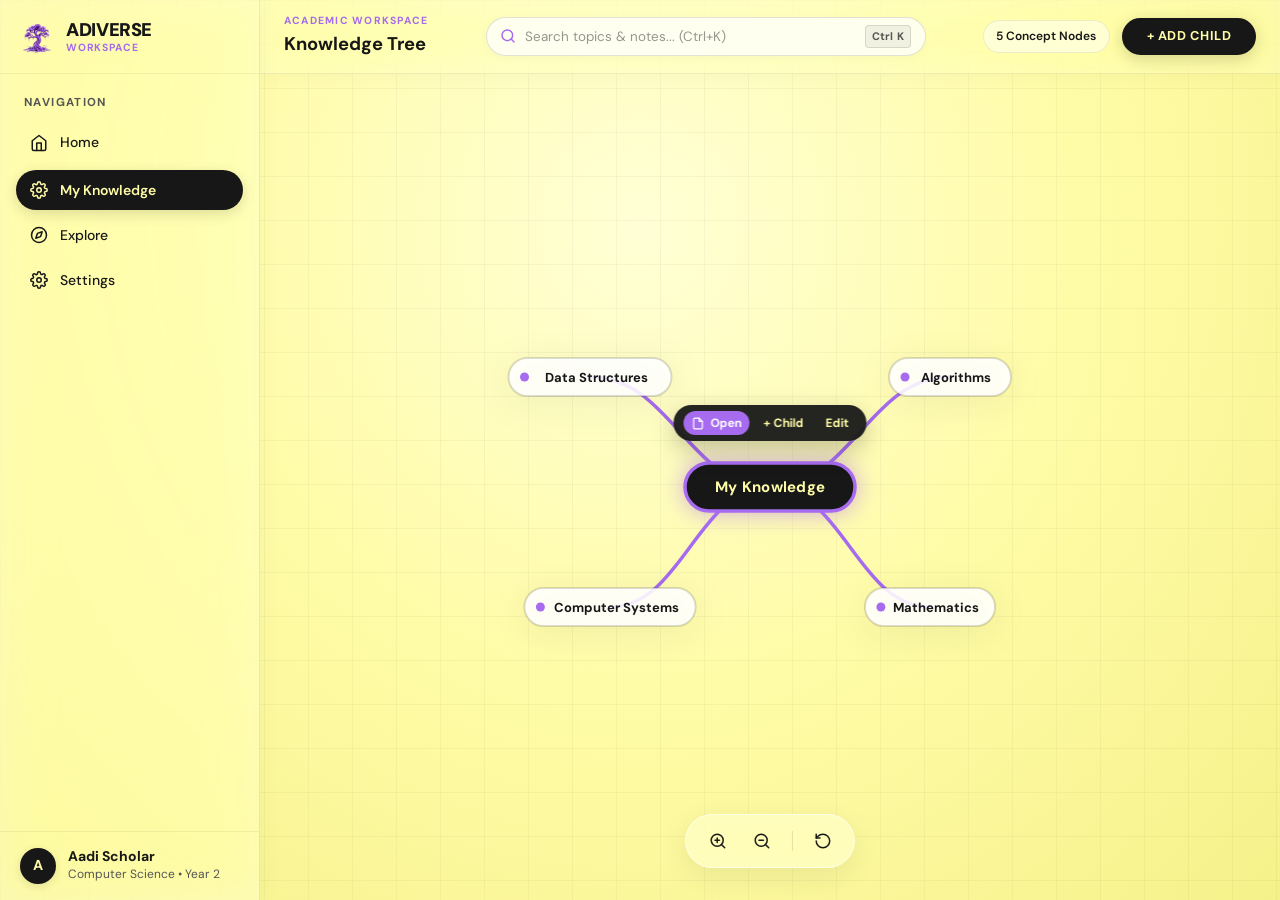
==== commit 373f0827: "Implement global search across knowledge tree and topic notes" ====
--- a/workspace.html
+++ b/workspace.html
@@ -117,6 +117,52 @@
         </div>
       </div>
 
+      <!-- Global Search Container -->
+      <div class="workspace-search-container" id="workspace-search-container">
+        <div class="workspace-search-box">
+          <svg class="search-icon" viewBox="0 0 24 24" width="16" height="16" fill="none" stroke="currentColor" stroke-width="2.2" stroke-linecap="round" stroke-linejoin="round" aria-hidden="true">
+            <circle cx="11" cy="11" r="8"></circle>
+            <line x1="21" y1="21" x2="16.65" y2="16.65"></line>
+          </svg>
+          <input 
+            type="search" 
+            id="workspace-search-input" 
+            class="workspace-search-input" 
+            placeholder="Search topics & notes... (Ctrl+K)" 
+            aria-label="Search topics and notes"
+            autocomplete="off" 
+            spellcheck="false" 
+          />
+          <button id="search-clear-btn" class="search-clear-btn" type="button" aria-label="Clear search" style="display: none;">
+            <svg viewBox="0 0 24 24" width="14" height="14" stroke="currentColor" stroke-width="2.2" fill="none">
+              <line x1="18" y1="6" x2="6" y2="18"></line>
+              <line x1="6" y1="6" x2="18" y2="18"></line>
+            </svg>
+          </button>
+          <kbd class="search-shortcut-kbd" id="search-shortcut-kbd" title="Press Ctrl+K to search">Ctrl K</kbd>
+        </div>
+
+        <!-- Search Results Dropdown -->
+        <div id="workspace-search-results" class="workspace-search-dropdown" style="display: none;" role="listbox" aria-label="Search Results">
+          <div class="search-results-header">
+            <span id="search-results-count" class="search-results-count">0 Results</span>
+            <span class="search-results-tip">Esc to close &bull; &uarr;&darr; to navigate</span>
+          </div>
+          <div id="search-results-list" class="search-results-list"></div>
+          <div id="search-empty-state" class="search-empty-state" style="display: none;">
+            <div class="search-empty-icon">
+              <svg viewBox="0 0 24 24" width="24" height="24" fill="none" stroke="currentColor" stroke-width="1.8" stroke-linecap="round" stroke-linejoin="round">
+                <circle cx="11" cy="11" r="8"></circle>
+                <line x1="21" y1="21" x2="16.65" y2="16.65"></line>
+                <line x1="8" y1="11" x2="14" y2="11"></line>
+              </svg>
+            </div>
+            <p class="search-empty-title" id="search-empty-title">No matching topics or notes</p>
+            <p class="search-empty-desc">Check your spelling or search for another keyword in your knowledge universe.</p>
+          </div>
+        </div>
+      </div>
+
       <div class="workspace-topbar__right">
         <span id="node-count-badge" class="node-count-badge">5 Concept Nodes</span>
         <button id="add-concept-topbar" class="btn btn--primary" style="padding: 0.65rem 1.4rem; font-size: 0.8rem;" type="button">
@@ -371,5 +417,6 @@
 
   <script src="js/notes-editor.js"></script>
   <script src="js/workspace.js"></script>
+  <script src="js/search.js"></script>
 </body>
 </html>
--- a/css/workspace.css
+++ b/css/workspace.css
@@ -587,3 +587,339 @@
     bottom: 1rem;
   }
 }
+
+/* ============================================================
+   GLOBAL SEARCH - TOPBAR CAPSULE & DROPDOWN RESULTS
+   ============================================================ */
+
+.workspace-search-container {
+  position: relative;
+  flex: 1 1 360px;
+  max-width: 440px;
+  margin-inline: 0.75rem;
+  z-index: 50;
+}
+
+.workspace-search-box {
+  display: flex;
+  align-items: center;
+  gap: 0.55rem;
+  padding: 0.45rem 0.85rem;
+  background: rgba(255, 255, 255, 0.75);
+  border: 1.5px solid rgba(23, 23, 23, 0.12);
+  border-radius: var(--radius-full);
+  box-shadow: 0 2px 8px rgba(23, 23, 23, 0.03);
+  backdrop-filter: blur(18px);
+  -webkit-backdrop-filter: blur(18px);
+  transition: all 0.2s ease;
+}
+
+.workspace-search-box:hover {
+  background: rgba(255, 255, 255, 0.9);
+  border-color: rgba(166, 107, 239, 0.35);
+  box-shadow: 0 4px 14px rgba(23, 23, 23, 0.05);
+}
+
+.workspace-search-box:focus-within {
+  background: #FFFFFF;
+  border-color: var(--color-purple);
+  box-shadow: 0 0 0 3px rgba(166, 107, 239, 0.18), 0 6px 20px rgba(23, 23, 23, 0.08);
+}
+
+.workspace-search-box .search-icon {
+  color: var(--color-purple);
+  flex-shrink: 0;
+}
+
+.workspace-search-input {
+  flex: 1;
+  min-width: 0;
+  border: none;
+  background: transparent;
+  font-family: var(--font-sans);
+  font-size: 0.84rem;
+  font-weight: var(--weight-medium);
+  color: var(--color-dark);
+  outline: none;
+  padding: 0;
+}
+
+.workspace-search-input::placeholder {
+  color: rgba(23, 23, 23, 0.45);
+  font-weight: var(--weight-regular);
+}
+
+/* Remove default browser clear search button */
+.workspace-search-input::-webkit-search-decoration,
+.workspace-search-input::-webkit-search-cancel-button,
+.workspace-search-input::-webkit-search-results-button,
+.workspace-search-input::-webkit-search-results-decoration {
+  display: none;
+}
+
+.search-clear-btn {
+  background: transparent;
+  border: none;
+  cursor: pointer;
+  color: var(--color-text-subtle);
+  padding: 3px;
+  border-radius: 50%;
+  display: flex;
+  align-items: center;
+  justify-content: center;
+  transition: all 0.15s ease;
+  flex-shrink: 0;
+}
+
+.search-clear-btn:hover {
+  color: var(--color-dark);
+  background: rgba(23, 23, 23, 0.08);
+}
+
+.search-shortcut-kbd {
+  font-family: var(--font-sans);
+  font-size: 0.68rem;
+  font-weight: var(--weight-bold);
+  letter-spacing: 0.02em;
+  color: var(--color-text-subtle);
+  background: rgba(23, 23, 23, 0.06);
+  border: 1px solid rgba(23, 23, 23, 0.12);
+  border-radius: 4px;
+  padding: 2px 6px;
+  flex-shrink: 0;
+  pointer-events: none;
+  user-select: none;
+}
+
+/* --- Search Dropdown Card --- */
+.workspace-search-dropdown {
+  position: absolute;
+  top: calc(100% + 8px);
+  left: 0;
+  right: 0;
+  min-width: 380px;
+  max-width: 480px;
+  background: rgba(255, 255, 255, 0.98);
+  backdrop-filter: blur(28px) saturate(160%);
+  -webkit-backdrop-filter: blur(28px) saturate(160%);
+  border: 1.5px solid rgba(23, 23, 23, 0.1);
+  border-radius: 14px;
+  box-shadow: 0 16px 40px rgba(23, 23, 23, 0.12), 0 4px 12px rgba(23, 23, 23, 0.04);
+  overflow: hidden;
+  z-index: 100;
+  animation: searchDropdownIn 0.18s cubic-bezier(0.16, 1, 0.3, 1);
+}
+
+@keyframes searchDropdownIn {
+  from {
+    opacity: 0;
+    transform: translateY(-6px) scale(0.98);
+  }
+  to {
+    opacity: 1;
+    transform: translateY(0) scale(1);
+  }
+}
+
+.search-results-header {
+  display: flex;
+  align-items: center;
+  justify-content: space-between;
+  padding: 0.6rem 0.9rem;
+  border-bottom: 1px solid rgba(23, 23, 23, 0.07);
+  background: rgba(255, 252, 168, 0.3);
+  font-size: 0.72rem;
+  font-weight: var(--weight-bold);
+  text-transform: uppercase;
+  letter-spacing: 0.05em;
+  color: var(--color-text-subtle);
+}
+
+.search-results-count {
+  color: var(--color-dark);
+}
+
+.search-results-tip {
+  font-size: 0.65rem;
+  text-transform: none;
+  letter-spacing: 0;
+  opacity: 0.8;
+}
+
+.search-results-list {
+  max-height: 380px;
+  overflow-y: auto;
+  padding: 0.45rem;
+  overscroll-behavior: contain;
+}
+
+/* Custom Scrollbar for results list */
+.search-results-list::-webkit-scrollbar {
+  width: 6px;
+}
+.search-results-list::-webkit-scrollbar-track {
+  background: transparent;
+}
+.search-results-list::-webkit-scrollbar-thumb {
+  background: rgba(23, 23, 23, 0.15);
+  border-radius: 4px;
+}
+
+/* Result item */
+.search-result-item {
+  display: flex;
+  flex-direction: column;
+  gap: 0.3rem;
+  padding: 0.75rem 0.85rem;
+  border-radius: 10px;
+  cursor: pointer;
+  transition: all 0.15s ease;
+  border: 1px solid transparent;
+}
+
+.search-result-item:hover,
+.search-result-item.is-focused {
+  background: rgba(255, 252, 168, 0.55);
+  border-color: rgba(166, 107, 239, 0.32);
+  transform: translateX(3px);
+}
+
+.search-result-top {
+  display: flex;
+  align-items: center;
+  justify-content: space-between;
+  gap: 0.5rem;
+}
+
+.search-result-title {
+  font-size: 0.88rem;
+  font-weight: var(--weight-bold);
+  color: var(--color-dark);
+  display: flex;
+  align-items: center;
+  gap: 0.45rem;
+  min-width: 0;
+}
+
+.search-result-dot {
+  width: 7px;
+  height: 7px;
+  border-radius: 50%;
+  background: var(--color-purple);
+  flex-shrink: 0;
+}
+
+.search-match-badge {
+  font-size: 0.66rem;
+  font-weight: var(--weight-bold);
+  padding: 2px 7px;
+  border-radius: 100px;
+  white-space: nowrap;
+  flex-shrink: 0;
+}
+
+.search-badge-both {
+  background: rgba(166, 107, 239, 0.15);
+  color: #7937d9;
+  border: 1px solid rgba(166, 107, 239, 0.3);
+}
+
+.search-badge-title {
+  background: rgba(23, 23, 23, 0.06);
+  color: var(--color-dark);
+  border: 1px solid rgba(23, 23, 23, 0.12);
+}
+
+.search-badge-note {
+  background: rgba(166, 107, 239, 0.1);
+  color: var(--color-purple);
+  border: 1px solid rgba(166, 107, 239, 0.22);
+}
+
+.search-result-snippet {
+  font-size: 0.77rem;
+  line-height: 1.45;
+  color: var(--color-text-muted);
+  font-weight: var(--weight-regular);
+  margin: 0;
+  display: -webkit-box;
+  -webkit-line-clamp: 2;
+  -webkit-box-orient: vertical;
+  overflow: hidden;
+}
+
+.search-highlight {
+  background: rgba(255, 238, 90, 0.75);
+  color: #171717;
+  font-weight: var(--weight-bold);
+  padding: 0 2px;
+  border-radius: 3px;
+  border-bottom: 2px solid var(--color-purple);
+}
+
+/* Empty State */
+.search-empty-state {
+  padding: 2.2rem 1.4rem;
+  text-align: center;
+  display: flex;
+  flex-direction: column;
+  align-items: center;
+  gap: 0.5rem;
+  color: var(--color-text-subtle);
+}
+
+.search-empty-icon {
+  width: 44px;
+  height: 44px;
+  border-radius: 50%;
+  background: rgba(166, 107, 239, 0.12);
+  color: var(--color-purple);
+  display: flex;
+  align-items: center;
+  justify-content: center;
+  margin-bottom: 0.25rem;
+}
+
+.search-empty-title {
+  font-size: 0.92rem;
+  font-weight: var(--weight-bold);
+  color: var(--color-dark);
+  margin: 0;
+}
+
+.search-empty-desc {
+  font-size: 0.78rem;
+  line-height: 1.4;
+  color: var(--color-text-subtle);
+  max-width: 290px;
+  margin: 0;
+}
+
+/* Search Responsive Rules */
+@media (max-width: 900px) {
+  .search-shortcut-kbd {
+    display: none;
+  }
+}
+
+@media (max-width: 768px) {
+  .workspace-search-dropdown {
+    left: -60px;
+    right: -20px;
+    min-width: 300px;
+  }
+}
+
+@media (max-width: 600px) {
+  .workspace-title-wrap {
+    display: none;
+  }
+  .node-count-badge {
+    display: none;
+  }
+  .workspace-search-dropdown {
+    left: -100px;
+    right: -10px;
+    min-width: 280px;
+  }
+}
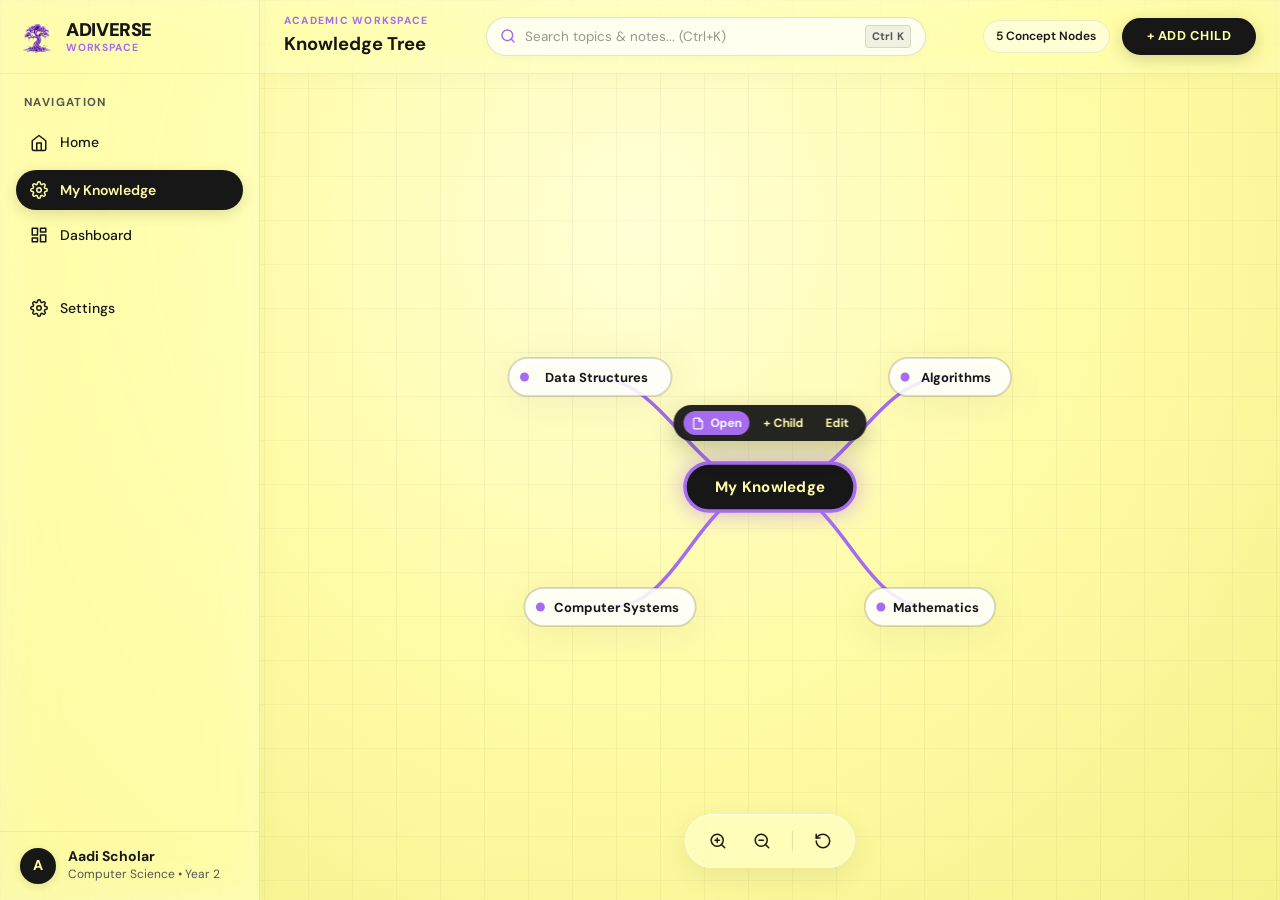
==== commit 34e50857: "Implement Learning Dashboard with metrics, Continue Learning, Recently Edited notes, and empty state" ====
--- a/workspace.html
+++ b/workspace.html
@@ -24,6 +24,7 @@
   <link rel="stylesheet" href="css/base.css" />
   <link rel="stylesheet" href="css/workspace.css" />
   <link rel="stylesheet" href="css/notes-editor.css" />
+  <link rel="stylesheet" href="css/dashboard.css" />
 </head>
 <body class="workspace-shell">
 
@@ -58,7 +59,7 @@
             <span>Home</span>
           </a>
 
-          <button class="workspace-nav-item active" type="button">
+          <button id="nav-knowledge-tree" class="workspace-nav-item active" type="button" title="Interactive Knowledge Tree">
             <svg viewBox="0 0 24 24" fill="none" stroke-width="2" stroke-linecap="round" stroke-linejoin="round">
               <circle cx="12" cy="12" r="3"></circle>
               <path d="M19.4 15a1.65 1.65 0 0 0 .33 1.82l.06.06a2 2 0 0 1 0 2.83 2 2 0 0 1-2.83 0l-.06-.06a1.65 1.65 0 0 0-1.82-.33 1.65 1.65 0 0 0-1 1.51V21a2 2 0 0 1-2 2 2 2 0 0 1-2-2v-.09A1.65 1.65 0 0 0 9 19.4a1.65 1.65 0 0 0-1.82.33l-.06.06a2 2 0 0 1-2.83 0 2 2 0 0 1 0-2.83l.06-.06a1.65 1.65 0 0 0 .33-1.82 1.65 1.65 0 0 0-1.51-1H3a2 2 0 0 1-2-2 2 2 0 0 1 2-2h.09A1.65 1.65 0 0 0 4.6 9a1.65 1.65 0 0 0-.33-1.82l-.06-.06a2 2 0 0 1 0-2.83 2 2 0 0 1 2.83 0l.06.06a1.65 1.65 0 0 0 1.82.33H9a1.65 1.65 0 0 0 1-1.51V3a2 2 0 0 1 2-2 2 2 0 0 1 2 2v.09a1.65 1.65 0 0 0 1 1.51 1.65 1.65 0 0 0 1.82-.33l.06-.06a2 2 0 0 1 2.83 0 2 2 0 0 1 0 2.83l-.06.06a1.65 1.65 0 0 0-.33 1.82V9a1.65 1.65 0 0 0 1.51 1H21a2 2 0 0 1 2 2 2 2 0 0 1-2 2h-.09a1.65 1.65 0 0 0-1.51 1z"></path>
@@ -66,13 +67,17 @@
             <span>My Knowledge</span>
           </button>
 
-          <button class="workspace-nav-item" type="button">
-            <svg viewBox="0 0 24 24" fill="none" stroke-width="2" stroke-linecap="round" stroke-linejoin="round">
-              <circle cx="12" cy="12" r="10"></circle>
-              <polygon points="16.24 7.76 14.12 14.12 7.76 16.24 9.88 9.88 16.24 7.76"></polygon>
+          <button id="nav-dashboard" class="workspace-nav-item" type="button" title="Learning Dashboard">
+            <svg viewBox="0 0 24 24" width="20" height="20" fill="none" stroke="currentColor" stroke-width="2" stroke-linecap="round" stroke-linejoin="round">
+              <rect x="3" y="3" width="7" height="9"></rect>
+              <rect x="14" y="3" width="7" height="5"></rect>
+              <rect x="14" y="12" width="7" height="9"></rect>
+              <rect x="3" y="16" width="7" height="5"></rect>
             </svg>
-            <span>Explore</span>
-          </button>
+            <span>Dashboard</span>
+          </button>
+
+          <button id="nav-explore" class="workspace-nav-item" type="button" title="Explore">
 
           <button class="workspace-nav-item" type="button">
             <svg viewBox="0 0 24 24" fill="none" stroke-width="2" stroke-linecap="round" stroke-linejoin="round">
@@ -112,8 +117,8 @@
         </button>
 
         <div class="workspace-title-wrap">
-          <span class="workspace-eyebrow">Academic Workspace</span>
-          <h1 class="workspace-title">Knowledge Tree</h1>
+          <span class="workspace-eyebrow" id="workspace-view-eyebrow">Academic Workspace</span>
+          <h1 class="workspace-title" id="workspace-view-title">Knowledge Tree</h1>
         </div>
       </div>
 
@@ -401,6 +406,143 @@
 
     </section>
 
+    <!-- Dedicated Learning Dashboard View -->
+    <section id="dashboard-workspace-view" class="dashboard-workspace-view" style="display: none;" aria-label="Academic Learning Dashboard">
+      <div class="dashboard-container">
+        
+        <!-- Dashboard Welcome / Header -->
+        <div class="dashboard-header">
+          <div class="dashboard-header-text">
+            <span class="dashboard-eyebrow">Academic Cosmos Overview</span>
+            <h2 class="dashboard-heading">Learning Dashboard</h2>
+            <p class="dashboard-subheading">Track your knowledge universe, review recent notes, and resume active study sessions.</p>
+          </div>
+          <div class="dashboard-header-actions">
+            <button id="dashboard-go-to-tree" class="btn btn--primary" type="button" style="padding: 0.65rem 1.35rem; font-size: 0.82rem;">
+              <svg viewBox="0 0 24 24" width="15" height="15" fill="none" stroke="currentColor" stroke-width="2.2" stroke-linecap="round" stroke-linejoin="round" style="margin-right: 5px;">
+                <circle cx="12" cy="12" r="3"></circle>
+                <path d="M19.4 15a1.65 1.65 0 0 0 .33 1.82l.06.06a2 2 0 0 1 0 2.83 2 2 0 0 1-2.83 0l-.06-.06a1.65 1.65 0 0 0-1.82-.33 1.65 1.65 0 0 0-1 1.51V21a2 2 0 0 1-2 2 2 2 0 0 1-2-2v-.09A1.65 1.65 0 0 0 9 19.4a1.65 1.65 0 0 0-1.82.33l-.06.06a2 2 0 0 1-2.83 0 2 2 0 0 1 0-2.83l.06-.06a1.65 1.65 0 0 0 .33-1.82 1.65 1.65 0 0 0-1.51-1H3a2 2 0 0 1-2-2 2 2 0 0 1 2-2h.09A1.65 1.65 0 0 0 4.6 9a1.65 1.65 0 0 0-.33-1.82l-.06-.06a2 2 0 0 1 0-2.83 2 2 0 0 1 2.83 0l.06.06a1.65 1.65 0 0 0 1.82.33H9a1.65 1.65 0 0 0 1-1.51V3a2 2 0 0 1 2-2 2 2 0 0 1 2 2v.09a1.65 1.65 0 0 0 1 1.51 1.65 1.65 0 0 0 1.82-.33l.06-.06a2 2 0 0 1 2.83 0 2 2 0 0 1 0 2.83l-.06.06a1.65 1.65 0 0 0-.33 1.82V9a1.65 1.65 0 0 0 1.51 1H21a2 2 0 0 1 2 2 2 2 0 0 1-2 2h-.09a1.65 1.65 0 0 0-1.51 1z"></path>
+              </svg>
+              <span>Open Knowledge Tree</span>
+            </button>
+          </div>
+        </div>
+
+        <!-- Metric Stat Cards -->
+        <div class="dashboard-metrics-grid">
+          <div class="dashboard-metric-card">
+            <div class="metric-icon metric-icon--purple">
+              <svg viewBox="0 0 24 24" width="22" height="22" fill="none" stroke="currentColor" stroke-width="2.2" stroke-linecap="round" stroke-linejoin="round">
+                <circle cx="12" cy="12" r="3"></circle>
+                <path d="M19.4 15a1.65 1.65 0 0 0 .33 1.82l.06.06a2 2 0 0 1 0 2.83 2 2 0 0 1-2.83 0l-.06-.06a1.65 1.65 0 0 0-1.82-.33 1.65 1.65 0 0 0-1 1.51V21a2 2 0 0 1-2 2 2 2 0 0 1-2-2v-.09A1.65 1.65 0 0 0 9 19.4a1.65 1.65 0 0 0-1.82.33l-.06.06a2 2 0 0 1-2.83 0 2 2 0 0 1 0-2.83l.06-.06a1.65 1.65 0 0 0 .33-1.82 1.65 1.65 0 0 0-1.51-1H3a2 2 0 0 1-2-2 2 2 0 0 1 2-2h.09A1.65 1.65 0 0 0 4.6 9a1.65 1.65 0 0 0-.33-1.82l-.06-.06a2 2 0 0 1 0-2.83 2 2 0 0 1 2.83 0l.06.06a1.65 1.65 0 0 0 1.82.33H9a1.65 1.65 0 0 0 1-1.51V3a2 2 0 0 1 2-2 2 2 0 0 1 2 2v.09a1.65 1.65 0 0 0 1 1.51 1.65 1.65 0 0 0 1.82-.33l.06-.06a2 2 0 0 1 2.83 0 2 2 0 0 1 0 2.83l-.06.06a1.65 1.65 0 0 0-.33 1.82V9a1.65 1.65 0 0 0 1.51 1H21a2 2 0 0 1 2 2 2 2 0 0 1-2 2h-.09a1.65 1.65 0 0 0-1.51 1z"></path>
+              </svg>
+            </div>
+            <div class="metric-info">
+              <span class="metric-label">Total Topics</span>
+              <span id="metric-total-topics" class="metric-value">0</span>
+              <span class="metric-meta">Active Knowledge Nodes</span>
+            </div>
+          </div>
+
+          <div class="dashboard-metric-card">
+            <div class="metric-icon metric-icon--yellow">
+              <svg viewBox="0 0 24 24" width="22" height="22" fill="none" stroke="currentColor" stroke-width="2.2" stroke-linecap="round" stroke-linejoin="round">
+                <path d="M14 2H6a2 2 0 0 0-2 2v16a2 2 0 0 0 2 2h12a2 2 0 0 0 2-2V8z"></path>
+                <polyline points="14 2 14 8 20 8"></polyline>
+                <line x1="16" y1="13" x2="8" y2="13"></line>
+                <line x1="16" y1="17" x2="8" y2="17"></line>
+                <polyline points="10 9 9 9 8 9"></polyline>
+              </svg>
+            </div>
+            <div class="metric-info">
+              <span class="metric-label">Total Notes</span>
+              <span id="metric-total-notes" class="metric-value">0</span>
+              <span class="metric-meta">Documented Topic Canvases</span>
+            </div>
+          </div>
+
+          <div class="dashboard-metric-card">
+            <div class="metric-icon metric-icon--dark">
+              <svg viewBox="0 0 24 24" width="22" height="22" fill="none" stroke="currentColor" stroke-width="2.2" stroke-linecap="round" stroke-linejoin="round">
+                <circle cx="12" cy="12" r="10"></circle>
+                <polyline points="12 6 12 12 16 14"></polyline>
+              </svg>
+            </div>
+            <div class="metric-info">
+              <span class="metric-label">Learning Activity</span>
+              <span id="metric-activity-status" class="metric-value">Active</span>
+              <span class="metric-meta">Synchronized locally</span>
+            </div>
+          </div>
+        </div>
+
+        <!-- Main Dashboard Sections -->
+        <div class="dashboard-sections-grid">
+          
+          <!-- Continue Learning Section -->
+          <div class="dashboard-section-card">
+            <div class="section-card-header">
+              <div class="section-title-wrap">
+                <span class="section-icon-pill">
+                  <svg viewBox="0 0 24 24" width="16" height="16" fill="none" stroke="currentColor" stroke-width="2.2" stroke-linecap="round" stroke-linejoin="round">
+                    <polygon points="5 3 19 12 5 21 5 3"></polygon>
+                  </svg>
+                </span>
+                <h3 class="section-card-title">Continue Learning</h3>
+              </div>
+              <span class="section-tag">Recently Opened</span>
+            </div>
+
+            <div id="continue-learning-list" class="dashboard-items-list"></div>
+            
+            <div id="continue-learning-empty" class="dashboard-empty-mini" style="display: none;">
+              <p>No recently opened topics yet. Explore your knowledge tree to start learning.</p>
+            </div>
+          </div>
+
+          <!-- Recently Edited Section -->
+          <div class="dashboard-section-card">
+            <div class="section-card-header">
+              <div class="section-title-wrap">
+                <span class="section-icon-pill">
+                  <svg viewBox="0 0 24 24" width="16" height="16" fill="none" stroke="currentColor" stroke-width="2.2" stroke-linecap="round" stroke-linejoin="round">
+                    <path d="M11 4H4a2 2 0 0 0-2 2v14a2 2 0 0 0 2 2h14a2 2 0 0 0 2-2v-7"></path>
+                    <path d="M18.5 2.5a2.121 2.121 0 0 1 3 3L12 15l-4 1 1-4 9.5-9.5z"></path>
+                  </svg>
+                </span>
+                <h3 class="section-card-title">Recently Edited</h3>
+              </div>
+              <span class="section-tag">Modified Notes</span>
+            </div>
+
+            <div id="recently-edited-list" class="dashboard-items-list"></div>
+
+            <div id="recently-edited-empty" class="dashboard-empty-mini" style="display: none;">
+              <p>No edited notes yet. Open any topic from the tree to draft your research notes.</p>
+            </div>
+          </div>
+
+        </div>
+
+        <!-- Global Empty State if user has zero topics -->
+        <div id="dashboard-global-empty" class="dashboard-global-empty" style="display: none;">
+          <div class="empty-emblem-wrap">
+            <svg viewBox="0 0 24 24" width="36" height="36" fill="none" stroke="currentColor" stroke-width="1.8" stroke-linecap="round" stroke-linejoin="round">
+              <circle cx="12" cy="12" r="10"></circle>
+              <line x1="12" y1="8" x2="12" y2="12"></line>
+              <line x1="12" y1="16" x2="12.01" y2="16"></line>
+            </svg>
+          </div>
+          <h3 class="empty-title">Your Knowledge Universe is Empty</h3>
+          <p class="empty-desc">You haven't created any concept topics yet. Start your academic journey by planting your first knowledge branch.</p>
+          <button id="btn-empty-start-tree" class="btn btn--primary" type="button" style="padding: 0.75rem 1.6rem; font-size: 0.88rem;">
+            <span>Plant Your First Topic</span>
+          </button>
+        </div>
+
+      </div>
+    </section>
+
   </div>
 
   <!-- Modal Dialog for Editing / Adding Node -->
@@ -415,8 +557,21 @@
     </div>
   </div>
 
+  <!-- Modal Dialog for Delete Confirmation -->
+  <div id="delete-confirm-overlay" class="node-dialog-overlay" role="dialog" aria-modal="true" aria-labelledby="delete-dialog-title">
+    <div class="node-dialog">
+      <h2 id="delete-dialog-title" class="node-dialog__title" style="color: #c92a2a;">Delete Topic &amp; Subtopics?</h2>
+      <p id="delete-dialog-message" style="font-size: 0.85rem; color: var(--color-text-muted); margin-bottom: 1.25rem; line-height: 1.5; text-align: center;"></p>
+      <div class="node-dialog__actions">
+        <button id="delete-cancel-btn" class="btn btn--ghost" style="padding: 0.65rem 1.4rem; font-size: 0.8rem;" type="button">Cancel</button>
+        <button id="delete-confirm-btn" class="btn btn--primary" style="padding: 0.65rem 1.4rem; font-size: 0.8rem; background: #c92a2a; border-color: #c92a2a; color: #FFFFFF;" type="button">Delete Topic</button>
+      </div>
+    </div>
+  </div>
+
   <script src="js/notes-editor.js"></script>
   <script src="js/workspace.js"></script>
   <script src="js/search.js"></script>
+  <script src="js/dashboard.js"></script>
 </body>
 </html>
--- a/css/workspace.css
+++ b/css/workspace.css
@@ -325,6 +325,39 @@
   stroke: var(--color-purple);
   stroke-width: 3.5px;
   filter: drop-shadow(0 0 12px rgba(166, 107, 239, 0.55));
+}
+
+.tree-node-group.is-dragging {
+  cursor: grabbing !important;
+  opacity: 0.92;
+  filter: drop-shadow(0 14px 28px rgba(23, 23, 23, 0.22));
+}
+
+.tree-node-group.drop-target .tree-node-shape {
+  stroke: var(--color-purple) !important;
+  stroke-width: 3.5px !important;
+  stroke-dasharray: 6 4;
+  fill: rgba(255, 252, 168, 0.95) !important;
+  filter: drop-shadow(0 0 16px rgba(166, 107, 239, 0.7)) !important;
+  animation: dropTargetPulse 1.2s infinite ease-in-out;
+}
+
+@keyframes dropTargetPulse {
+  0%, 100% {
+    stroke-width: 3px;
+    filter: drop-shadow(0 0 12px rgba(166, 107, 239, 0.6));
+  }
+  50% {
+    stroke-width: 4.5px;
+    filter: drop-shadow(0 0 20px rgba(166, 107, 239, 0.9));
+  }
+}
+
+.tree-node-group.drop-invalid .tree-node-shape {
+  stroke: #c92a2a !important;
+  stroke-width: 2.5px !important;
+  opacity: 0.55;
+  filter: drop-shadow(0 0 8px rgba(201, 42, 42, 0.4)) !important;
 }
 
 .tree-node-shape {
--- a/css/dashboard.css
+++ b/css/dashboard.css
@@ -0,0 +1,376 @@
+/* ============================================================
+   ADIVERSE - LEARNING DASHBOARD STYLES
+   Metrics Grid, Continue Learning Cards, Recently Edited Notes,
+   and Responsive Cosmos Overview
+   ============================================================ */
+
+.dashboard-workspace-view {
+  display: none;
+  flex: 1;
+  width: 100%;
+  height: calc(100vh - var(--nav-height));
+  overflow-y: auto;
+  padding: 2.2rem 2.5rem 4rem 2.5rem;
+  box-sizing: border-box;
+  animation: dashboardFadeIn 0.22s cubic-bezier(0.16, 1, 0.3, 1);
+}
+
+@keyframes dashboardFadeIn {
+  from {
+    opacity: 0;
+    transform: translateY(8px);
+  }
+  to {
+    opacity: 1;
+    transform: translateY(0);
+  }
+}
+
+.dashboard-workspace-view::-webkit-scrollbar {
+  width: 7px;
+}
+.dashboard-workspace-view::-webkit-scrollbar-track {
+  background: transparent;
+}
+.dashboard-workspace-view::-webkit-scrollbar-thumb {
+  background: rgba(23, 23, 23, 0.14);
+  border-radius: 4px;
+}
+
+.dashboard-container {
+  max-width: 1080px;
+  margin: 0 auto;
+  display: flex;
+  flex-direction: column;
+  gap: 2.2rem;
+}
+
+/* --- Dashboard Header --- */
+.dashboard-header {
+  display: flex;
+  align-items: flex-start;
+  justify-content: space-between;
+  gap: 1.5rem;
+  flex-wrap: wrap;
+  padding-bottom: 0.5rem;
+}
+
+.dashboard-eyebrow {
+  font-size: 0.72rem;
+  text-transform: uppercase;
+  letter-spacing: 0.12em;
+  font-weight: var(--weight-bold);
+  color: var(--color-purple);
+  display: block;
+}
+
+.dashboard-heading {
+  font-family: var(--font-display);
+  font-size: 2.2rem;
+  font-weight: var(--weight-black);
+  color: var(--color-dark);
+  margin: 0.25rem 0 0.4rem 0;
+  letter-spacing: -0.02em;
+}
+
+.dashboard-subheading {
+  font-size: 0.94rem;
+  color: var(--color-text-muted);
+  margin: 0;
+  max-width: 62ch;
+  line-height: 1.55;
+}
+
+/* --- Metric Stats Grid --- */
+.dashboard-metrics-grid {
+  display: grid;
+  grid-template-columns: repeat(auto-fit, minmax(260px, 1fr));
+  gap: 1.25rem;
+}
+
+.dashboard-metric-card {
+  background: rgba(255, 255, 255, 0.78);
+  backdrop-filter: blur(24px);
+  -webkit-backdrop-filter: blur(24px);
+  border: 1.5px solid rgba(23, 23, 23, 0.08);
+  border-radius: 18px;
+  padding: 1.35rem 1.6rem;
+  display: flex;
+  align-items: center;
+  gap: 1.25rem;
+  box-shadow: 0 4px 16px rgba(23, 23, 23, 0.03);
+  transition: all 0.2s cubic-bezier(0.16, 1, 0.3, 1);
+}
+
+.dashboard-metric-card:hover {
+  transform: translateY(-3px);
+  background: rgba(255, 255, 255, 0.95);
+  box-shadow: 0 10px 28px rgba(23, 23, 23, 0.06);
+  border-color: rgba(166, 107, 239, 0.35);
+}
+
+.metric-icon {
+  width: 52px;
+  height: 52px;
+  border-radius: 14px;
+  display: flex;
+  align-items: center;
+  justify-content: center;
+  flex-shrink: 0;
+}
+
+.metric-icon--purple {
+  background: rgba(166, 107, 239, 0.16);
+  color: var(--color-purple);
+  border: 1px solid rgba(166, 107, 239, 0.28);
+}
+
+.metric-icon--yellow {
+  background: rgba(255, 242, 26, 0.25);
+  color: #7a6800;
+  border: 1px solid rgba(255, 242, 26, 0.45);
+}
+
+.metric-icon--dark {
+  background: rgba(23, 23, 23, 0.06);
+  color: var(--color-dark);
+  border: 1px solid rgba(23, 23, 23, 0.12);
+}
+
+.metric-info {
+  display: flex;
+  flex-direction: column;
+}
+
+.metric-label {
+  font-size: 0.72rem;
+  text-transform: uppercase;
+  letter-spacing: 0.08em;
+  font-weight: var(--weight-bold);
+  color: var(--color-text-subtle);
+}
+
+.metric-value {
+  font-family: var(--font-display);
+  font-size: 1.95rem;
+  font-weight: var(--weight-black);
+  color: var(--color-dark);
+  line-height: 1.1;
+  margin: 0.15rem 0;
+}
+
+.metric-meta {
+  font-size: 0.76rem;
+  color: var(--color-text-muted);
+}
+
+/* --- Sections Grid (Continue Learning & Recently Edited) --- */
+.dashboard-sections-grid {
+  display: grid;
+  grid-template-columns: repeat(auto-fit, minmax(460px, 1fr));
+  gap: 1.6rem;
+}
+
+.dashboard-section-card {
+  background: rgba(255, 255, 255, 0.82);
+  backdrop-filter: blur(24px);
+  -webkit-backdrop-filter: blur(24px);
+  border: 1.5px solid rgba(23, 23, 23, 0.08);
+  border-radius: 20px;
+  padding: 1.6rem;
+  display: flex;
+  flex-direction: column;
+  gap: 1.1rem;
+  box-shadow: 0 6px 20px rgba(23, 23, 23, 0.03);
+}
+
+.section-card-header {
+  display: flex;
+  align-items: center;
+  justify-content: space-between;
+  border-bottom: 1px solid rgba(23, 23, 23, 0.07);
+  padding-bottom: 0.9rem;
+}
+
+.section-title-wrap {
+  display: flex;
+  align-items: center;
+  gap: 0.65rem;
+}
+
+.section-icon-pill {
+  width: 32px;
+  height: 32px;
+  border-radius: 8px;
+  background: rgba(166, 107, 239, 0.14);
+  color: var(--color-purple);
+  display: flex;
+  align-items: center;
+  justify-content: center;
+}
+
+.section-card-title {
+  font-family: var(--font-display);
+  font-size: 1.25rem;
+  font-weight: var(--weight-bold);
+  color: var(--color-dark);
+  margin: 0;
+}
+
+.section-tag {
+  font-size: 0.68rem;
+  font-weight: var(--weight-bold);
+  text-transform: uppercase;
+  letter-spacing: 0.06em;
+  padding: 3px 9px;
+  border-radius: 100px;
+  background: rgba(23, 23, 23, 0.06);
+  color: var(--color-dark);
+  border: 1px solid rgba(23, 23, 23, 0.1);
+}
+
+/* Items List */
+.dashboard-items-list {
+  display: flex;
+  flex-direction: column;
+  gap: 0.75rem;
+}
+
+.dashboard-item-card {
+  background: rgba(255, 255, 255, 0.95);
+  border: 1px solid rgba(23, 23, 23, 0.08);
+  border-radius: 14px;
+  padding: 1rem 1.25rem;
+  cursor: pointer;
+  transition: all 0.18s cubic-bezier(0.16, 1, 0.3, 1);
+  display: flex;
+  flex-direction: column;
+  gap: 0.45rem;
+}
+
+.dashboard-item-card:hover {
+  background: #FFFFFF;
+  transform: translateX(4px);
+  border-color: rgba(166, 107, 239, 0.45);
+  box-shadow: 0 8px 20px rgba(166, 107, 239, 0.14);
+}
+
+.dashboard-item-top {
+  display: flex;
+  align-items: center;
+  justify-content: space-between;
+  gap: 0.75rem;
+}
+
+.dashboard-item-title {
+  font-size: 0.96rem;
+  font-weight: var(--weight-bold);
+  color: var(--color-dark);
+  display: flex;
+  align-items: center;
+  gap: 0.55rem;
+}
+
+.dashboard-item-dot {
+  width: 8px;
+  height: 8px;
+  border-radius: 50%;
+  background: var(--color-purple);
+  flex-shrink: 0;
+}
+
+.dashboard-item-badge {
+  font-size: 0.68rem;
+  font-weight: var(--weight-bold);
+  padding: 2px 8px;
+  border-radius: 100px;
+  background: rgba(166, 107, 239, 0.12);
+  color: var(--color-purple);
+  border: 1px solid rgba(166, 107, 239, 0.22);
+}
+
+.dashboard-item-snippet {
+  font-size: 0.81rem;
+  line-height: 1.5;
+  color: var(--color-text-muted);
+  margin: 0;
+  display: -webkit-box;
+  -webkit-line-clamp: 2;
+  -webkit-box-orient: vertical;
+  overflow: hidden;
+}
+
+.dashboard-item-meta {
+  font-size: 0.73rem;
+  color: var(--color-text-subtle);
+  display: flex;
+  align-items: center;
+  gap: 0.75rem;
+  margin-top: 0.15rem;
+}
+
+.dashboard-empty-mini {
+  padding: 2.2rem 1.5rem;
+  text-align: center;
+  color: var(--color-text-subtle);
+  font-size: 0.86rem;
+  line-height: 1.5;
+}
+
+/* Global Empty State */
+.dashboard-global-empty {
+  padding: 4.5rem 2rem;
+  text-align: center;
+  display: flex;
+  flex-direction: column;
+  align-items: center;
+  gap: 1rem;
+  background: rgba(255, 255, 255, 0.8);
+  backdrop-filter: blur(24px);
+  border-radius: 24px;
+  border: 1.5px dashed rgba(23, 23, 23, 0.14);
+}
+
+.empty-emblem-wrap {
+  width: 68px;
+  height: 68px;
+  border-radius: 50%;
+  background: rgba(166, 107, 239, 0.12);
+  color: var(--color-purple);
+  display: flex;
+  align-items: center;
+  justify-content: center;
+  margin-bottom: 0.25rem;
+}
+
+.empty-title {
+  font-family: var(--font-display);
+  font-size: 1.6rem;
+  font-weight: var(--weight-bold);
+  color: var(--color-dark);
+  margin: 0;
+}
+
+.empty-desc {
+  font-size: 0.94rem;
+  color: var(--color-text-muted);
+  max-width: 48ch;
+  line-height: 1.55;
+  margin: 0 0 0.5rem 0;
+}
+
+/* Responsive */
+@media (max-width: 1024px) {
+  .dashboard-sections-grid {
+    grid-template-columns: 1fr;
+  }
+}
+
+@media (max-width: 768px) {
+  .dashboard-workspace-view {
+    padding: 1.5rem 1.25rem 3rem 1.25rem;
+  }
+  .dashboard-heading {
+    font-size: 1.8rem;
+  }
+}
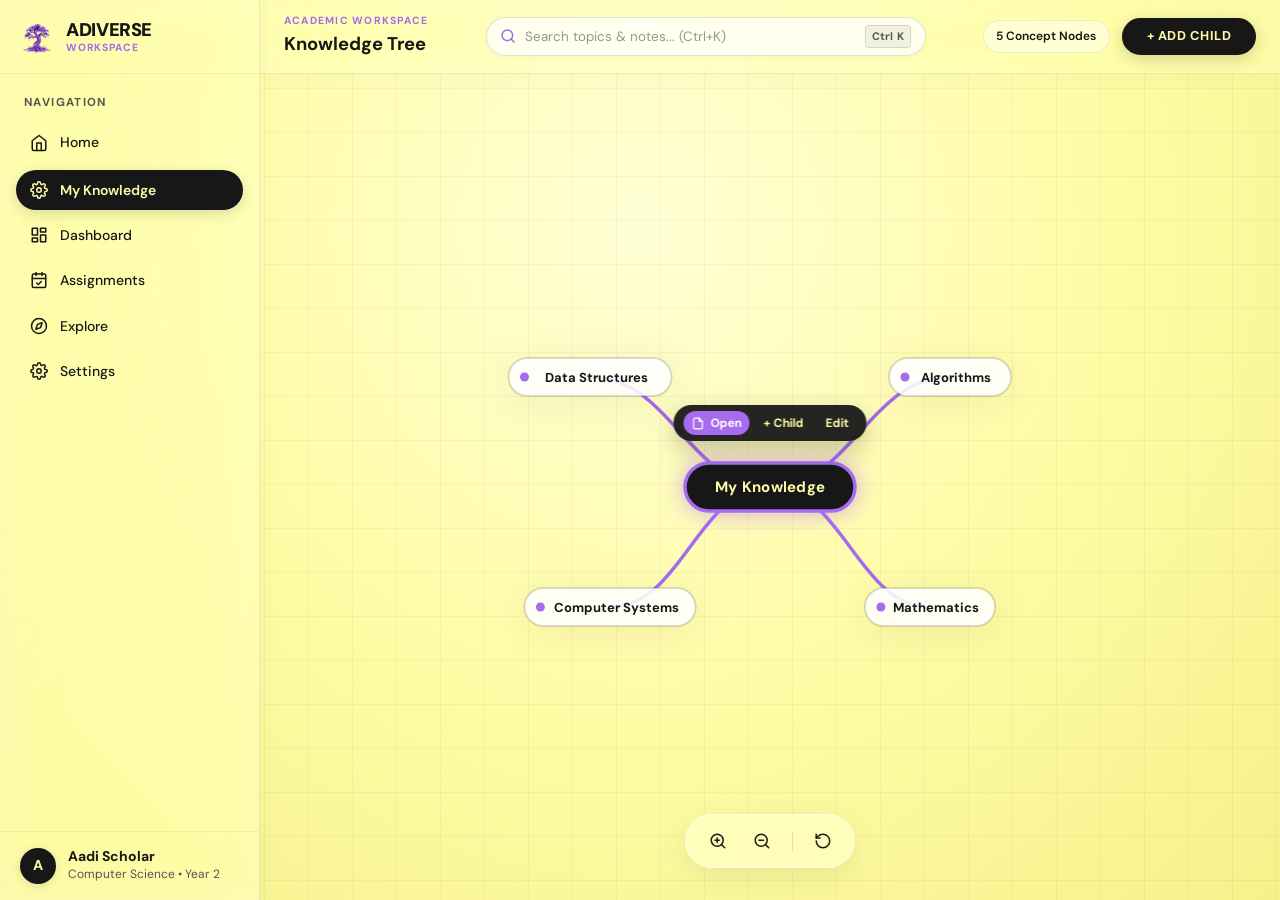
==== commit ffc3ed94: "Implement Assignments & Deadlines feature with metrics, filters, and persistence" ====
--- a/workspace.html
+++ b/workspace.html
@@ -25,6 +25,7 @@
   <link rel="stylesheet" href="css/workspace.css" />
   <link rel="stylesheet" href="css/notes-editor.css" />
   <link rel="stylesheet" href="css/dashboard.css" />
+  <link rel="stylesheet" href="css/assignments.css" />
 </head>
 <body class="workspace-shell">
 
@@ -77,10 +78,27 @@
             <span>Dashboard</span>
           </button>
 
+          <button id="nav-assignments" class="workspace-nav-item" type="button" title="Assignments &amp; Deadlines">
+            <svg viewBox="0 0 24 24" width="20" height="20" fill="none" stroke="currentColor" stroke-width="2" stroke-linecap="round" stroke-linejoin="round">
+              <rect x="3" y="4" width="18" height="18" rx="2" ry="2"></rect>
+              <line x1="16" y1="2" x2="16" y2="6"></line>
+              <line x1="8" y1="2" x2="8" y2="6"></line>
+              <line x1="3" y1="10" x2="21" y2="10"></line>
+              <path d="m9 16 2 2 4-4"></path>
+            </svg>
+            <span>Assignments</span>
+          </button>
+
           <button id="nav-explore" class="workspace-nav-item" type="button" title="Explore">
-
-          <button class="workspace-nav-item" type="button">
-            <svg viewBox="0 0 24 24" fill="none" stroke-width="2" stroke-linecap="round" stroke-linejoin="round">
+            <svg viewBox="0 0 24 24" width="20" height="20" fill="none" stroke="currentColor" stroke-width="2" stroke-linecap="round" stroke-linejoin="round">
+              <circle cx="12" cy="12" r="10"></circle>
+              <polygon points="16.24 7.76 14.12 14.12 7.76 16.24 9.88 9.88 16.24 7.76"></polygon>
+            </svg>
+            <span>Explore</span>
+          </button>
+
+          <button class="workspace-nav-item" type="button" title="Settings">
+            <svg viewBox="0 0 24 24" width="20" height="20" fill="none" stroke="currentColor" stroke-width="2" stroke-linecap="round" stroke-linejoin="round">
               <circle cx="12" cy="12" r="3"></circle>
               <path d="M19.4 15a1.65 1.65 0 0 0 .33 1.82l.06.06a2 2 0 0 1 0 2.83 2 2 0 0 1-2.83 0l-.06-.06a1.65 1.65 0 0 0-1.82-.33 1.65 1.65 0 0 0-1 1.51V21a2 2 0 0 1-2 2 2 2 0 0 1-2-2v-.09A1.65 1.65 0 0 0 9 19.4a1.65 1.65 0 0 0-1.82.33l-.06.06a2 2 0 0 1-2.83 0 2 2 0 0 1 0-2.83l.06-.06a1.65 1.65 0 0 0 .33-1.82 1.65 1.65 0 0 0-1.51-1H3a2 2 0 0 1-2-2 2 2 0 0 1 2-2h.09A1.65 1.65 0 0 0 4.6 9a1.65 1.65 0 0 0-.33-1.82l-.06-.06a2 2 0 0 1 0-2.83 2 2 0 0 1 2.83 0l.06.06a1.65 1.65 0 0 0 1.82.33H9a1.65 1.65 0 0 0 1-1.51V3a2 2 0 0 1 2-2 2 2 0 0 1 2 2v.09a1.65 1.65 0 0 0 1 1.51 1.65 1.65 0 0 0 1.82-.33l.06-.06a2 2 0 0 1 2.83 0 2 2 0 0 1 0 2.83l-.06.06a1.65 1.65 0 0 0-.33 1.82V9a1.65 1.65 0 0 0 1.51 1H21a2 2 0 0 1 2 2 2 2 0 0 1-2 2h-.09a1.65 1.65 0 0 0-1.51 1z"></path>
             </svg>
@@ -543,6 +561,217 @@
       </div>
     </section>
 
+    <!-- Assignments & Deadlines Workspace View -->
+    <section id="assignments-workspace-view" class="assignments-workspace-view" style="display: none;" aria-label="Assignments and Deadlines Tracker">
+      <div class="assignments-container">
+
+        <!-- Header -->
+        <div class="assignments-header">
+          <div class="assignments-header-text">
+            <span class="assignments-eyebrow">Academic Milestones</span>
+            <h1 class="assignments-heading">Assignments &amp; Deadlines</h1>
+            <p class="assignments-subheading">Track coursework, problem sets, and milestones across your academic universe.</p>
+          </div>
+          <button id="btn-create-assignment" class="btn btn--primary" type="button" style="padding: 0.75rem 1.6rem; font-size: 0.88rem; display: inline-flex; align-items: center; gap: 0.5rem;">
+            <svg viewBox="0 0 24 24" width="18" height="18" fill="none" stroke="currentColor" stroke-width="2.2" stroke-linecap="round" stroke-linejoin="round">
+              <line x1="12" y1="5" x2="12" y2="19"></line>
+              <line x1="5" y1="12" x2="19" y2="12"></line>
+            </svg>
+            <span>New Assignment</span>
+          </button>
+        </div>
+
+        <!-- Metrics Overview Cards -->
+        <div class="assignments-stats-grid">
+          <div class="assign-stat-card assign-stat-card--overdue">
+            <div class="stat-icon stat-icon--overdue">
+              <svg viewBox="0 0 24 24" width="22" height="22" fill="none" stroke="currentColor" stroke-width="2" stroke-linecap="round" stroke-linejoin="round">
+                <circle cx="12" cy="12" r="10"></circle>
+                <line x1="12" y1="8" x2="12" y2="12"></line>
+                <line x1="12" y1="16" x2="12.01" y2="16"></line>
+              </svg>
+            </div>
+            <div class="stat-body">
+              <span class="stat-label">Overdue</span>
+              <span id="stat-overdue-count" class="stat-value">0</span>
+            </div>
+          </div>
+
+          <div class="assign-stat-card assign-stat-card--upcoming">
+            <div class="stat-icon stat-icon--upcoming">
+              <svg viewBox="0 0 24 24" width="22" height="22" fill="none" stroke="currentColor" stroke-width="2" stroke-linecap="round" stroke-linejoin="round">
+                <rect x="3" y="4" width="18" height="18" rx="2" ry="2"></rect>
+                <line x1="16" y1="2" x2="16" y2="6"></line>
+                <line x1="8" y1="2" x2="8" y2="6"></line>
+                <line x1="3" y1="10" x2="21" y2="10"></line>
+              </svg>
+            </div>
+            <div class="stat-body">
+              <span class="stat-label">Upcoming (7 Days)</span>
+              <span id="stat-upcoming-count" class="stat-value">0</span>
+            </div>
+          </div>
+
+          <div class="assign-stat-card">
+            <div class="stat-icon stat-icon--progress">
+              <svg viewBox="0 0 24 24" width="22" height="22" fill="none" stroke="currentColor" stroke-width="2" stroke-linecap="round" stroke-linejoin="round">
+                <circle cx="12" cy="12" r="10"></circle>
+                <polyline points="12 6 12 12 16 14"></polyline>
+              </svg>
+            </div>
+            <div class="stat-body">
+              <span class="stat-label">In Progress</span>
+              <span id="stat-progress-count" class="stat-value">0</span>
+            </div>
+          </div>
+
+          <div class="assign-stat-card assign-stat-card--completed">
+            <div class="stat-icon stat-icon--completed">
+              <svg viewBox="0 0 24 24" width="22" height="22" fill="none" stroke="currentColor" stroke-width="2" stroke-linecap="round" stroke-linejoin="round">
+                <path d="M22 11.08V12a10 10 0 1 1-5.93-9.14"></path>
+                <polyline points="22 4 12 14.01 9 11.01"></polyline>
+              </svg>
+            </div>
+            <div class="stat-body">
+              <span class="stat-label">Completed</span>
+              <span id="stat-completed-count" class="stat-value">0</span>
+            </div>
+          </div>
+        </div>
+
+        <!-- Filter Controls Toolbar -->
+        <div class="assignments-toolbar">
+          <div class="toolbar-filters-group">
+            <select id="filter-status" class="assign-filter-select" aria-label="Filter by Status">
+              <option value="all">All Statuses</option>
+              <option value="Not Started">Not Started</option>
+              <option value="In Progress">In Progress</option>
+              <option value="Completed">Completed</option>
+            </select>
+
+            <select id="filter-priority" class="assign-filter-select" aria-label="Filter by Priority">
+              <option value="all">All Priorities</option>
+              <option value="Urgent">Urgent</option>
+              <option value="High">High</option>
+              <option value="Medium">Medium</option>
+              <option value="Low">Low</option>
+            </select>
+
+            <select id="filter-subject" class="assign-filter-select" aria-label="Filter by Subject">
+              <option value="all">All Subjects</option>
+            </select>
+          </div>
+
+          <input id="assign-search-input" type="text" class="assign-search-input" placeholder="Search title or description..." autocomplete="off" />
+        </div>
+
+        <!-- Assignments List Container -->
+        <div id="assignments-list" class="assignments-list" role="list"></div>
+
+        <!-- Empty State -->
+        <div id="assignments-empty" class="assignments-empty" style="display: none;">
+          <div class="assignments-empty-icon">
+            <svg viewBox="0 0 24 24" width="32" height="32" fill="none" stroke="currentColor" stroke-width="2" stroke-linecap="round" stroke-linejoin="round">
+              <circle cx="12" cy="12" r="10"></circle>
+              <line x1="12" y1="8" x2="12" y2="12"></line>
+              <line x1="12" y1="16" x2="12.01" y2="16"></line>
+            </svg>
+          </div>
+          <h3 class="assignments-empty-title">No Assignments Found</h3>
+          <p class="assignments-empty-desc">No tasks match your current filter criteria or search query. Create a new assignment to keep your scholar journey organized.</p>
+          <button id="btn-empty-create-assignment" class="btn btn--primary" type="button" style="padding: 0.75rem 1.6rem; font-size: 0.88rem;">
+            <span>+ Create Assignment</span>
+          </button>
+        </div>
+
+      </div>
+    </section>
+
+  </div>
+
+  <!-- Modal Dialog for Creating / Editing Assignment -->
+  <div id="assignment-modal-overlay" class="node-dialog-overlay" role="dialog" aria-modal="true" aria-labelledby="assignment-modal-title">
+    <div class="node-dialog" style="max-width: 540px; width: 92%;">
+      <h2 id="assignment-modal-title" class="node-dialog__title" style="text-align: left; margin-bottom: 1.2rem;">New Assignment</h2>
+      
+      <form id="assignment-form" onsubmit="return false;">
+        <div class="assign-form-grid">
+          <div class="assign-form-group assign-form-full">
+            <label class="assign-form-label" for="assign-input-title">Title *</label>
+            <input id="assign-input-title" class="assign-form-input" type="text" placeholder="e.g., Operating Systems Term Paper" maxlength="80" required autocomplete="off" />
+          </div>
+
+          <div class="assign-form-group">
+            <label class="assign-form-label" for="assign-input-subject">Subject / Topic</label>
+            <input id="assign-input-subject" class="assign-form-input" list="assignment-subject-datalist" type="text" placeholder="e.g., Computer Science" maxlength="40" autocomplete="off" />
+            <datalist id="assignment-subject-datalist"></datalist>
+          </div>
+
+          <div class="assign-form-group">
+            <label class="assign-form-label" for="assign-input-due-date">Due Date *</label>
+            <input id="assign-input-due-date" class="assign-form-input" type="date" required />
+          </div>
+
+          <div class="assign-form-group">
+            <label class="assign-form-label" for="assign-input-priority">Priority</label>
+            <select id="assign-input-priority" class="assign-form-select">
+              <option value="Medium">Medium</option>
+              <option value="Urgent">Urgent</option>
+              <option value="High">High</option>
+              <option value="Low">Low</option>
+            </select>
+          </div>
+
+          <div class="assign-form-group">
+            <label class="assign-form-label" for="assign-input-status">Status</label>
+            <select id="assign-input-status" class="assign-form-select">
+              <option value="Not Started">Not Started</option>
+              <option value="In Progress">In Progress</option>
+              <option value="Completed">Completed</option>
+            </select>
+          </div>
+
+          <div class="assign-form-group assign-form-full">
+            <label class="assign-form-label" for="assign-input-desc">Description &amp; Milestones</label>
+            <textarea id="assign-input-desc" class="assign-form-textarea" placeholder="Add assignment details, rubric requirements, or research goals..." rows="3"></textarea>
+          </div>
+        </div>
+
+        <div class="node-dialog__actions" style="justify-content: flex-end; gap: 0.8rem;">
+          <button id="assign-modal-cancel-btn" class="btn btn--ghost" style="padding: 0.65rem 1.4rem; font-size: 0.82rem;" type="button">Cancel</button>
+          <button id="assign-modal-save-btn" class="btn btn--primary" style="padding: 0.65rem 1.5rem; font-size: 0.82rem;" type="button">Save Assignment</button>
+        </div>
+      </form>
+    </div>
+  </div>
+
+  <!-- Modal Dialog for Viewing Assignment Details -->
+  <div id="assignment-detail-overlay" class="node-dialog-overlay" role="dialog" aria-modal="true" aria-labelledby="assign-detail-title">
+    <div class="node-dialog" style="max-width: 540px; width: 92%;">
+      <div style="display: flex; align-items: flex-start; justify-content: space-between; gap: 1rem; margin-bottom: 0.8rem;">
+        <h2 id="assign-detail-title" class="node-dialog__title" style="text-align: left; margin: 0; font-size: 1.4rem;">Assignment Details</h2>
+        <button id="assign-detail-close-x" class="assign-action-btn" type="button" title="Close" style="margin-top: -4px;">
+          <svg viewBox="0 0 24 24" width="20" height="20" fill="none" stroke="currentColor" stroke-width="2" stroke-linecap="round" stroke-linejoin="round">
+            <line x1="18" y1="6" x2="6" y2="18"></line>
+            <line x1="6" y1="6" x2="18" y2="18"></line>
+          </svg>
+        </button>
+      </div>
+
+      <div class="assign-detail-box">
+        <div id="assign-detail-badges" class="assign-detail-badges"></div>
+        <div id="assign-detail-desc" class="assign-detail-desc"></div>
+        <div id="assign-detail-meta" class="assign-detail-meta-list"></div>
+      </div>
+
+      <div class="node-dialog__actions" style="justify-content: space-between; flex-wrap: wrap; gap: 0.6rem;">
+        <button id="assign-detail-delete-btn" class="btn btn--ghost" style="padding: 0.65rem 1.2rem; font-size: 0.82rem; color: #c92a2a; border-color: rgba(201, 42, 42, 0.3);" type="button">Delete</button>
+        <div style="display: flex; gap: 0.6rem;">
+          <button id="assign-detail-toggle-btn" class="btn btn--ghost" style="padding: 0.65rem 1.2rem; font-size: 0.82rem;" type="button">Mark Completed</button>
+          <button id="assign-detail-edit-btn" class="btn btn--primary" style="padding: 0.65rem 1.4rem; font-size: 0.82rem;" type="button">Edit</button>
+        </div>
+      </div>
+    </div>
   </div>
 
   <!-- Modal Dialog for Editing / Adding Node -->
@@ -573,5 +802,6 @@
   <script src="js/workspace.js"></script>
   <script src="js/search.js"></script>
   <script src="js/dashboard.js"></script>
+  <script src="js/assignments.js"></script>
 </body>
 </html>
--- a/css/assignments.css
+++ b/css/assignments.css
@@ -0,0 +1,601 @@
+/* ============================================================
+   ADIVERSE - ASSIGNMENTS & DEADLINES STYLES
+   Metrics overview, dynamic filters, assignment cards,
+   status badges, and detail dialogs
+   ============================================================ */
+
+.assignments-workspace-view {
+  display: none;
+  flex: 1;
+  width: 100%;
+  height: calc(100vh - var(--nav-height));
+  overflow-y: auto;
+  padding: 2.2rem 2.5rem 4rem 2.5rem;
+  box-sizing: border-box;
+  animation: assignmentsFadeIn 0.22s cubic-bezier(0.16, 1, 0.3, 1);
+}
+
+@keyframes assignmentsFadeIn {
+  from {
+    opacity: 0;
+    transform: translateY(8px);
+  }
+  to {
+    opacity: 1;
+    transform: translateY(0);
+  }
+}
+
+.assignments-workspace-view::-webkit-scrollbar {
+  width: 7px;
+}
+.assignments-workspace-view::-webkit-scrollbar-track {
+  background: transparent;
+}
+.assignments-workspace-view::-webkit-scrollbar-thumb {
+  background: rgba(23, 23, 23, 0.14);
+  border-radius: 4px;
+}
+
+.assignments-container {
+  max-width: 1080px;
+  margin: 0 auto;
+  display: flex;
+  flex-direction: column;
+  gap: 1.8rem;
+}
+
+/* Header */
+.assignments-header {
+  display: flex;
+  align-items: flex-start;
+  justify-content: space-between;
+  gap: 1.5rem;
+  flex-wrap: wrap;
+}
+
+.assignments-eyebrow {
+  font-size: 0.72rem;
+  text-transform: uppercase;
+  letter-spacing: 0.12em;
+  font-weight: var(--weight-bold);
+  color: var(--color-purple);
+  display: block;
+}
+
+.assignments-heading {
+  font-family: var(--font-display);
+  font-size: 2.2rem;
+  font-weight: var(--weight-black);
+  color: var(--color-dark);
+  margin: 0.25rem 0 0.4rem 0;
+  letter-spacing: -0.02em;
+}
+
+.assignments-subheading {
+  font-size: 0.94rem;
+  color: var(--color-text-muted);
+  margin: 0;
+  max-width: 65ch;
+  line-height: 1.55;
+}
+
+/* Metrics Overview Cards */
+.assignments-stats-grid {
+  display: grid;
+  grid-template-columns: repeat(auto-fit, minmax(210px, 1fr));
+  gap: 1.1rem;
+}
+
+.assign-stat-card {
+  background: rgba(255, 255, 255, 0.78);
+  backdrop-filter: blur(20px);
+  -webkit-backdrop-filter: blur(20px);
+  border: 1.5px solid rgba(23, 23, 23, 0.08);
+  border-radius: 16px;
+  padding: 1.2rem 1.4rem;
+  display: flex;
+  align-items: center;
+  gap: 1.1rem;
+  transition: all 0.2s ease;
+}
+
+.assign-stat-card:hover {
+  transform: translateY(-2px);
+  box-shadow: 0 8px 20px rgba(23, 23, 23, 0.05);
+}
+
+.assign-stat-card--overdue {
+  border-color: rgba(201, 42, 42, 0.35);
+  background: rgba(255, 240, 240, 0.85);
+}
+
+.assign-stat-card--upcoming {
+  border-color: rgba(166, 107, 239, 0.35);
+}
+
+.assign-stat-card--completed {
+  border-color: rgba(43, 138, 62, 0.3);
+}
+
+.stat-icon {
+  width: 44px;
+  height: 44px;
+  border-radius: 12px;
+  display: flex;
+  align-items: center;
+  justify-content: center;
+  flex-shrink: 0;
+}
+
+.stat-icon--overdue {
+  background: rgba(201, 42, 42, 0.15);
+  color: #c92a2a;
+}
+
+.stat-icon--upcoming {
+  background: rgba(166, 107, 239, 0.16);
+  color: var(--color-purple);
+}
+
+.stat-icon--progress {
+  background: rgba(255, 242, 26, 0.3);
+  color: #7a6800;
+}
+
+.stat-icon--completed {
+  background: rgba(43, 138, 62, 0.15);
+  color: #2b8a3e;
+}
+
+.stat-body {
+  display: flex;
+  flex-direction: column;
+}
+
+.stat-label {
+  font-size: 0.72rem;
+  text-transform: uppercase;
+  letter-spacing: 0.06em;
+  font-weight: var(--weight-bold);
+  color: var(--color-text-subtle);
+}
+
+.stat-value {
+  font-family: var(--font-display);
+  font-size: 1.7rem;
+  font-weight: var(--weight-black);
+  color: var(--color-dark);
+  line-height: 1.1;
+  margin: 0.1rem 0;
+}
+
+/* Filter Controls Toolbar */
+.assignments-toolbar {
+  background: rgba(255, 255, 255, 0.82);
+  backdrop-filter: blur(20px);
+  -webkit-backdrop-filter: blur(20px);
+  border: 1.5px solid rgba(23, 23, 23, 0.08);
+  border-radius: 16px;
+  padding: 0.9rem 1.25rem;
+  display: flex;
+  align-items: center;
+  justify-content: space-between;
+  gap: 1rem;
+  flex-wrap: wrap;
+}
+
+.toolbar-filters-group {
+  display: flex;
+  align-items: center;
+  gap: 0.75rem;
+  flex-wrap: wrap;
+  flex: 1;
+}
+
+.assign-filter-select {
+  padding: 0.45rem 0.85rem;
+  font-family: var(--font-sans);
+  font-size: 0.82rem;
+  font-weight: var(--weight-medium);
+  color: var(--color-dark);
+  background: #FFFFFF;
+  border: 1px solid rgba(23, 23, 23, 0.14);
+  border-radius: 8px;
+  outline: none;
+  cursor: pointer;
+  transition: all 0.15s ease;
+}
+
+.assign-filter-select:focus,
+.assign-filter-select:hover {
+  border-color: var(--color-purple);
+  box-shadow: 0 0 0 2px rgba(166, 107, 239, 0.15);
+}
+
+.assign-search-input {
+  flex: 1;
+  min-width: 180px;
+  max-width: 320px;
+  padding: 0.45rem 0.85rem;
+  font-family: var(--font-sans);
+  font-size: 0.82rem;
+  color: var(--color-dark);
+  background: #FFFFFF;
+  border: 1px solid rgba(23, 23, 23, 0.14);
+  border-radius: 8px;
+  outline: none;
+  transition: all 0.15s ease;
+}
+
+.assign-search-input:focus {
+  border-color: var(--color-purple);
+  box-shadow: 0 0 0 2px rgba(166, 107, 239, 0.15);
+}
+
+/* Assignments List Grid */
+.assignments-list {
+  display: flex;
+  flex-direction: column;
+  gap: 0.85rem;
+}
+
+/* Assignment Card */
+.assignment-card {
+  background: rgba(255, 255, 255, 0.92);
+  backdrop-filter: blur(16px);
+  -webkit-backdrop-filter: blur(16px);
+  border: 1.5px solid rgba(23, 23, 23, 0.08);
+  border-radius: 16px;
+  padding: 1.2rem 1.4rem;
+  display: flex;
+  align-items: center;
+  justify-content: space-between;
+  gap: 1.25rem;
+  cursor: pointer;
+  transition: all 0.18s cubic-bezier(0.16, 1, 0.3, 1);
+}
+
+.assignment-card:hover {
+  background: #FFFFFF;
+  transform: translateX(4px);
+  border-color: rgba(166, 107, 239, 0.4);
+  box-shadow: 0 8px 24px rgba(166, 107, 239, 0.12);
+}
+
+.assignment-card--overdue {
+  border-left: 5px solid #c92a2a;
+}
+
+.assignment-card--completed {
+  border-left: 5px solid #2b8a3e;
+  opacity: 0.78;
+}
+
+.assignment-card--completed .assignment-card-title {
+  text-decoration: line-through;
+  color: var(--color-text-subtle);
+}
+
+.assignment-card-left {
+  display: flex;
+  align-items: flex-start;
+  gap: 1rem;
+  flex: 1;
+  min-width: 0;
+}
+
+/* Checkbox Toggle */
+.assignment-checkbox-btn {
+  width: 22px;
+  height: 22px;
+  border-radius: 6px;
+  border: 2px solid rgba(23, 23, 23, 0.25);
+  background: transparent;
+  cursor: pointer;
+  display: flex;
+  align-items: center;
+  justify-content: center;
+  margin-top: 2px;
+  transition: all 0.15s ease;
+  flex-shrink: 0;
+  padding: 0;
+}
+
+.assignment-checkbox-btn:hover {
+  border-color: var(--color-purple);
+  background: rgba(166, 107, 239, 0.1);
+}
+
+.assignment-card--completed .assignment-checkbox-btn {
+  background: #2b8a3e;
+  border-color: #2b8a3e;
+  color: #FFFFFF;
+}
+
+.assignment-details-wrap {
+  display: flex;
+  flex-direction: column;
+  gap: 0.35rem;
+  flex: 1;
+  min-width: 0;
+}
+
+.assignment-card-header-row {
+  display: flex;
+  align-items: center;
+  gap: 0.6rem;
+  flex-wrap: wrap;
+}
+
+.assignment-card-title {
+  font-family: var(--font-display);
+  font-size: 1.05rem;
+  font-weight: var(--weight-bold);
+  color: var(--color-dark);
+  margin: 0;
+}
+
+.assignment-badge {
+  font-size: 0.68rem;
+  font-weight: var(--weight-bold);
+  padding: 2px 8px;
+  border-radius: 100px;
+  white-space: nowrap;
+}
+
+.badge-priority-urgent {
+  background: rgba(201, 42, 42, 0.14);
+  color: #c92a2a;
+  border: 1px solid rgba(201, 42, 42, 0.3);
+}
+
+.badge-priority-high {
+  background: rgba(217, 72, 15, 0.14);
+  color: #d9480f;
+  border: 1px solid rgba(217, 72, 15, 0.3);
+}
+
+.badge-priority-medium {
+  background: rgba(166, 107, 239, 0.14);
+  color: #7937d9;
+  border: 1px solid rgba(166, 107, 239, 0.28);
+}
+
+.badge-priority-low {
+  background: rgba(25, 113, 194, 0.12);
+  color: #1971c2;
+  border: 1px solid rgba(25, 113, 194, 0.25);
+}
+
+.badge-subject {
+  background: rgba(23, 23, 23, 0.06);
+  color: var(--color-dark);
+  border: 1px solid rgba(23, 23, 23, 0.12);
+}
+
+.badge-status {
+  background: rgba(255, 242, 26, 0.3);
+  color: #7a6800;
+  border: 1px solid rgba(255, 242, 26, 0.5);
+}
+
+.badge-status-completed {
+  background: rgba(43, 138, 62, 0.14);
+  color: #2b8a3e;
+  border: 1px solid rgba(43, 138, 62, 0.3);
+}
+
+.assignment-card-desc {
+  font-size: 0.81rem;
+  line-height: 1.45;
+  color: var(--color-text-muted);
+  margin: 0;
+  display: -webkit-box;
+  -webkit-line-clamp: 2;
+  -webkit-box-orient: vertical;
+  overflow: hidden;
+}
+
+.assignment-meta-row {
+  display: flex;
+  align-items: center;
+  gap: 1rem;
+  font-size: 0.74rem;
+  color: var(--color-text-subtle);
+  margin-top: 0.15rem;
+  flex-wrap: wrap;
+}
+
+.due-indicator--overdue {
+  color: #c92a2a;
+  font-weight: var(--weight-bold);
+}
+
+.due-indicator--today {
+  color: #d9480f;
+  font-weight: var(--weight-bold);
+}
+
+.due-indicator--upcoming {
+  color: #7937d9;
+  font-weight: var(--weight-semibold);
+}
+
+/* Right Actions */
+.assignment-card-actions {
+  display: flex;
+  align-items: center;
+  gap: 0.4rem;
+  flex-shrink: 0;
+}
+
+.assign-action-btn {
+  background: transparent;
+  border: none;
+  cursor: pointer;
+  padding: 6px;
+  border-radius: 8px;
+  color: var(--color-text-subtle);
+  display: flex;
+  align-items: center;
+  justify-content: center;
+  transition: all 0.15s ease;
+}
+
+.assign-action-btn:hover {
+  background: rgba(23, 23, 23, 0.08);
+  color: var(--color-dark);
+}
+
+.assign-action-btn--danger:hover {
+  background: rgba(201, 42, 42, 0.12);
+  color: #c92a2a;
+}
+
+/* Empty State */
+.assignments-empty {
+  padding: 4rem 2rem;
+  text-align: center;
+  display: flex;
+  flex-direction: column;
+  align-items: center;
+  gap: 1rem;
+  background: rgba(255, 255, 255, 0.75);
+  backdrop-filter: blur(20px);
+  border-radius: 20px;
+  border: 1.5px dashed rgba(23, 23, 23, 0.12);
+}
+
+.assignments-empty-icon {
+  width: 60px;
+  height: 60px;
+  border-radius: 50%;
+  background: rgba(166, 107, 239, 0.12);
+  color: var(--color-purple);
+  display: flex;
+  align-items: center;
+  justify-content: center;
+  margin-bottom: 0.2rem;
+}
+
+.assignments-empty-title {
+  font-family: var(--font-display);
+  font-size: 1.45rem;
+  font-weight: var(--weight-bold);
+  color: var(--color-dark);
+  margin: 0;
+}
+
+.assignments-empty-desc {
+  font-size: 0.88rem;
+  color: var(--color-text-muted);
+  max-width: 44ch;
+  line-height: 1.5;
+  margin: 0;
+}
+
+/* Dialog Form Styles */
+.assign-form-grid {
+  display: grid;
+  grid-template-columns: 1fr 1fr;
+  gap: 1rem;
+  margin-bottom: 1.25rem;
+  text-align: left;
+}
+
+.assign-form-full {
+  grid-column: 1 / -1;
+}
+
+.assign-form-group {
+  display: flex;
+  flex-direction: column;
+  gap: 0.35rem;
+}
+
+.assign-form-label {
+  font-size: 0.74rem;
+  font-weight: var(--weight-bold);
+  text-transform: uppercase;
+  letter-spacing: 0.05em;
+  color: var(--color-text-subtle);
+}
+
+.assign-form-input,
+.assign-form-textarea,
+.assign-form-select {
+  padding: 0.55rem 0.85rem;
+  font-family: var(--font-sans);
+  font-size: 0.85rem;
+  color: var(--color-dark);
+  background: #FFFFFF;
+  border: 1.5px solid rgba(23, 23, 23, 0.15);
+  border-radius: 8px;
+  outline: none;
+  transition: all 0.15s ease;
+}
+
+.assign-form-textarea {
+  min-height: 80px;
+  resize: vertical;
+}
+
+.assign-form-input:focus,
+.assign-form-textarea:focus,
+.assign-form-select:focus {
+  border-color: var(--color-purple);
+  box-shadow: 0 0 0 3px rgba(166, 107, 239, 0.18);
+}
+
+/* Assignment Detail Card Inside Detail Modal */
+.assign-detail-box {
+  display: flex;
+  flex-direction: column;
+  gap: 1.2rem;
+  text-align: left;
+  margin-bottom: 1.5rem;
+}
+
+.assign-detail-badges {
+  display: flex;
+  gap: 0.5rem;
+  flex-wrap: wrap;
+}
+
+.assign-detail-desc {
+  font-size: 0.92rem;
+  line-height: 1.6;
+  color: var(--color-text-muted);
+  background: rgba(255, 252, 168, 0.25);
+  border: 1px solid rgba(23, 23, 23, 0.07);
+  border-radius: 10px;
+  padding: 1rem;
+}
+
+.assign-detail-meta-list {
+  display: flex;
+  flex-direction: column;
+  gap: 0.5rem;
+  font-size: 0.84rem;
+}
+
+/* Responsive */
+@media (max-width: 768px) {
+  .assignments-workspace-view {
+    padding: 1.5rem 1.2rem 3rem 1.2rem;
+  }
+  .assignments-heading {
+    font-size: 1.8rem;
+  }
+  .assign-form-grid {
+    grid-template-columns: 1fr;
+  }
+  .assignment-card {
+    flex-direction: column;
+    align-items: flex-start;
+  }
+  .assignment-card-actions {
+    align-self: flex-end;
+  }
+}
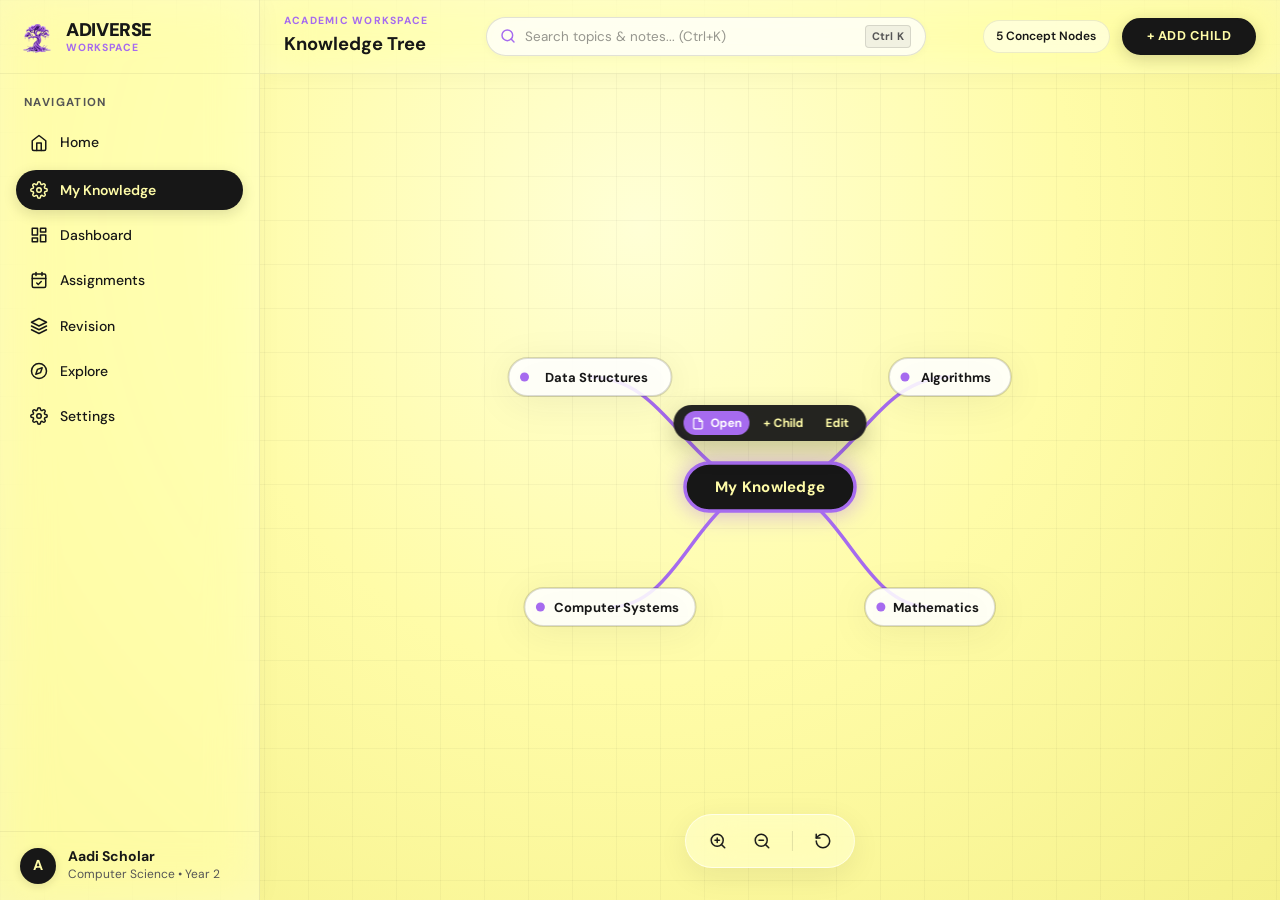
==== commit 33819278: "Implement Revision & Flashcards feature with 3D flip, recall controls, and topic filtration" ====
--- a/workspace.html
+++ b/workspace.html
@@ -26,6 +26,7 @@
   <link rel="stylesheet" href="css/notes-editor.css" />
   <link rel="stylesheet" href="css/dashboard.css" />
   <link rel="stylesheet" href="css/assignments.css" />
+  <link rel="stylesheet" href="css/flashcards.css" />
 </head>
 <body class="workspace-shell">
 
@@ -87,6 +88,15 @@
               <path d="m9 16 2 2 4-4"></path>
             </svg>
             <span>Assignments</span>
+          </button>
+
+          <button id="nav-revision" class="workspace-nav-item" type="button" title="Revision &amp; Flashcards">
+            <svg viewBox="0 0 24 24" width="20" height="20" fill="none" stroke="currentColor" stroke-width="2" stroke-linecap="round" stroke-linejoin="round">
+              <polygon points="12 2 2 7 12 12 22 7 12 2"></polygon>
+              <polyline points="2 17 12 22 22 17"></polyline>
+              <polyline points="2 12 12 17 22 12"></polyline>
+            </svg>
+            <span>Revision</span>
           </button>
 
           <button id="nav-explore" class="workspace-nav-item" type="button" title="Explore">
@@ -687,6 +697,235 @@
       </div>
     </section>
 
+    <!-- Revision & Flashcards Workspace View -->
+    <section id="revision-workspace-view" class="revision-workspace-view" style="display: none;" aria-label="Revision and Flashcards Study Deck">
+      <div class="revision-container">
+
+        <!-- Header -->
+        <div class="revision-header">
+          <div class="revision-header-text">
+            <span class="revision-eyebrow">Active Recall Cosmos</span>
+            <h1 class="revision-heading">Revision &amp; Flashcards</h1>
+            <p class="revision-subheading">Strengthen neural recall with spaced repetition, card flipping, and progress tracking.</p>
+          </div>
+          <button id="btn-create-flashcard" class="btn btn--primary" type="button" style="padding: 0.75rem 1.6rem; font-size: 0.88rem; display: inline-flex; align-items: center; gap: 0.5rem;">
+            <svg viewBox="0 0 24 24" width="18" height="18" fill="none" stroke="currentColor" stroke-width="2.2" stroke-linecap="round" stroke-linejoin="round">
+              <line x1="12" y1="5" x2="12" y2="19"></line>
+              <line x1="5" y1="12" x2="19" y2="12"></line>
+            </svg>
+            <span>+ New Flashcard</span>
+          </button>
+        </div>
+
+        <!-- Revision Stats Grid -->
+        <div class="revision-stats-grid">
+          <div class="rev-stat-card">
+            <div class="rev-stat-icon rev-stat-icon--total">
+              <svg viewBox="0 0 24 24" width="22" height="22" fill="none" stroke="currentColor" stroke-width="2" stroke-linecap="round" stroke-linejoin="round">
+                <rect x="2" y="7" width="20" height="14" rx="2" ry="2"></rect>
+                <path d="M16 21V5a2 2 0 0 0-2-2h-4a2 2 0 0 0-2 2v16"></path>
+              </svg>
+            </div>
+            <div class="rev-stat-body">
+              <span class="rev-stat-label">Total Flashcards</span>
+              <span id="stat-flashcards-total" class="rev-stat-value">0</span>
+            </div>
+          </div>
+
+          <div class="rev-stat-card">
+            <div class="rev-stat-icon rev-stat-icon--practice">
+              <svg viewBox="0 0 24 24" width="22" height="22" fill="none" stroke="currentColor" stroke-width="2" stroke-linecap="round" stroke-linejoin="round">
+                <circle cx="12" cy="12" r="10"></circle>
+                <line x1="12" y1="8" x2="12" y2="12"></line>
+                <line x1="12" y1="16" x2="12.01" y2="16"></line>
+              </svg>
+            </div>
+            <div class="rev-stat-body">
+              <span class="rev-stat-label">Need Practice</span>
+              <span id="stat-flashcards-practice" class="rev-stat-value">0</span>
+            </div>
+          </div>
+
+          <div class="rev-stat-card">
+            <div class="rev-stat-icon rev-stat-icon--mastered">
+              <svg viewBox="0 0 24 24" width="22" height="22" fill="none" stroke="currentColor" stroke-width="2" stroke-linecap="round" stroke-linejoin="round">
+                <path d="M22 11.08V12a10 10 0 1 1-5.93-9.14"></path>
+                <polyline points="22 4 12 14.01 9 11.01"></polyline>
+              </svg>
+            </div>
+            <div class="rev-stat-body">
+              <span class="rev-stat-label">Got It (Mastered)</span>
+              <span id="stat-flashcards-mastered" class="rev-stat-value">0</span>
+            </div>
+          </div>
+
+          <div class="rev-stat-card">
+            <div class="rev-stat-icon rev-stat-icon--rate">
+              <svg viewBox="0 0 24 24" width="22" height="22" fill="none" stroke="currentColor" stroke-width="2" stroke-linecap="round" stroke-linejoin="round">
+                <polygon points="12 2 15.09 8.26 22 9.27 17 14.14 18.18 21.02 12 17.77 5.82 21.02 7 14.14 2 9.27 8.91 8.26 12 2"></polygon>
+              </svg>
+            </div>
+            <div class="rev-stat-body">
+              <span class="rev-stat-label">Mastery Rate</span>
+              <span id="stat-flashcards-rate" class="rev-stat-value">0%</span>
+            </div>
+          </div>
+        </div>
+
+        <!-- Deck Controls Toolbar -->
+        <div class="revision-toolbar">
+          <div class="rev-filters-group">
+            <label for="rev-topic-select" style="font-size: 0.8rem; font-weight: 600; color: var(--color-text-subtle);">Study Deck:</label>
+            <select id="rev-topic-select" class="rev-select" aria-label="Filter by Topic or Subject">
+              <option value="all">All Topics</option>
+            </select>
+
+            <label for="rev-status-filter" style="font-size: 0.8rem; font-weight: 600; color: var(--color-text-subtle); margin-left: 0.5rem;">Review Filter:</label>
+            <select id="rev-status-filter" class="rev-select" aria-label="Filter by Revision Status">
+              <option value="all">All Cards</option>
+              <option value="practice">Need Practice</option>
+              <option value="mastered">Got It</option>
+            </select>
+          </div>
+
+          <div style="display: flex; gap: 0.5rem;">
+            <button id="btn-toggle-library" class="btn btn--ghost" type="button" style="padding: 0.45rem 0.9rem; font-size: 0.8rem;">
+              <span>View All Cards</span>
+            </button>
+          </div>
+        </div>
+
+        <!-- Active Flashcard Stage -->
+        <div id="flashcard-stage" class="flashcard-stage">
+          <div class="flashcard-scene">
+            <div id="active-flashcard" class="flashcard" role="button" tabindex="0" aria-label="Interactive Flashcard. Click to flip.">
+              <!-- Front Face -->
+              <div class="flashcard-face flashcard-front">
+                <div class="flashcard-top-bar">
+                  <span id="card-topic-front" class="flashcard-topic-pill">Topic</span>
+                  <div style="display: flex; align-items: center; gap: 0.5rem;">
+                    <span id="card-status-front" class="flashcard-status-badge badge-fc--new">New</span>
+                    <span id="card-index-pill" class="flashcard-index-pill">Card 1 of 1</span>
+                  </div>
+                </div>
+
+                <div class="flashcard-main-content">
+                  <h2 id="card-question-text" class="flashcard-question-text">Question Prompt</h2>
+                </div>
+
+                <div class="flashcard-bottom-hint">
+                  <svg viewBox="0 0 24 24" width="14" height="14" fill="none" stroke="currentColor" stroke-width="2" stroke-linecap="round" stroke-linejoin="round">
+                    <polyline points="23 4 23 10 17 10"></polyline>
+                    <path d="M20.49 15a9 9 0 1 1-2.12-9.36L23 10"></path>
+                  </svg>
+                  <span>Click anywhere to flip and reveal answer</span>
+                </div>
+              </div>
+
+              <!-- Back Face -->
+              <div class="flashcard-face flashcard-back">
+                <div class="flashcard-top-bar">
+                  <span id="card-topic-back" class="flashcard-topic-pill">Topic</span>
+                  <span class="flashcard-answer-label">Answer &amp; Explanation</span>
+                </div>
+
+                <div class="flashcard-main-content">
+                  <p id="card-answer-text" class="flashcard-answer-text">Answer explanation</p>
+                </div>
+
+                <div class="flashcard-bottom-hint">
+                  <svg viewBox="0 0 24 24" width="14" height="14" fill="none" stroke="currentColor" stroke-width="2" stroke-linecap="round" stroke-linejoin="round">
+                    <polyline points="1 4 1 10 7 10"></polyline>
+                    <path d="M3.51 15a9 9 0 1 0 2.13-9.36L1 10"></path>
+                  </svg>
+                  <span>Click to flip back to question</span>
+                </div>
+              </div>
+            </div>
+          </div>
+
+          <!-- Controls Bar -->
+          <div class="flashcard-controls-bar">
+            <!-- Navigation & Shuffle -->
+            <div class="rev-nav-controls">
+              <button id="btn-card-prev" class="rev-btn-icon" type="button" title="Previous Card" aria-label="Previous Card">
+                <svg viewBox="0 0 24 24" width="20" height="20" fill="none" stroke="currentColor" stroke-width="2.2" stroke-linecap="round" stroke-linejoin="round">
+                  <polyline points="15 18 9 12 15 6"></polyline>
+                </svg>
+              </button>
+
+              <button id="btn-card-flip" class="rev-btn-icon" type="button" title="Flip Card (Spacebar)" aria-label="Flip Card">
+                <svg viewBox="0 0 24 24" width="19" height="19" fill="none" stroke="currentColor" stroke-width="2.2" stroke-linecap="round" stroke-linejoin="round">
+                  <polyline points="23 4 23 10 17 10"></polyline>
+                  <path d="M20.49 15a9 9 0 1 1-2.12-9.36L23 10"></path>
+                </svg>
+              </button>
+
+              <button id="btn-card-next" class="rev-btn-icon" type="button" title="Next Card" aria-label="Next Card">
+                <svg viewBox="0 0 24 24" width="20" height="20" fill="none" stroke="currentColor" stroke-width="2.2" stroke-linecap="round" stroke-linejoin="round">
+                  <polyline points="9 18 15 12 9 6"></polyline>
+                </svg>
+              </button>
+
+              <button id="btn-card-shuffle" class="rev-btn-icon" type="button" title="Shuffle Deck" aria-label="Shuffle Deck">
+                <svg viewBox="0 0 24 24" width="18" height="18" fill="none" stroke="currentColor" stroke-width="2.2" stroke-linecap="round" stroke-linejoin="round">
+                  <polyline points="16 3 21 3 21 8"></polyline>
+                  <line x1="4" y1="20" x2="21" y2="3"></line>
+                  <polyline points="21 16 21 21 16 21"></polyline>
+                  <line x1="15" y1="15" x2="21" y2="21"></line>
+                  <line x1="4" y1="4" x2="9" y2="9"></line>
+                </svg>
+              </button>
+            </div>
+
+            <!-- Active Recall Rating Buttons -->
+            <div class="rev-rating-controls">
+              <button id="btn-rate-practice" class="btn-rate btn-rate--practice" type="button" title="Mark as needing more practice">
+                <svg viewBox="0 0 24 24" width="16" height="16" fill="none" stroke="currentColor" stroke-width="2.2" stroke-linecap="round" stroke-linejoin="round">
+                  <circle cx="12" cy="12" r="10"></circle>
+                  <line x1="12" y1="8" x2="12" y2="12"></line>
+                  <line x1="12" y1="16" x2="12.01" y2="16"></line>
+                </svg>
+                <span>Need Practice</span>
+              </button>
+
+              <button id="btn-rate-gotit" class="btn-rate btn-rate--gotit" type="button" title="Mark as mastered">
+                <svg viewBox="0 0 24 24" width="16" height="16" fill="none" stroke="currentColor" stroke-width="2.5" stroke-linecap="round" stroke-linejoin="round">
+                  <polyline points="20 6 9 17 4 12"></polyline>
+                </svg>
+                <span>Got It!</span>
+              </button>
+            </div>
+          </div>
+        </div>
+
+        <!-- Empty State -->
+        <div id="revision-empty" class="revision-empty" style="display: none;">
+          <div class="revision-empty-icon">
+            <svg viewBox="0 0 24 24" width="32" height="32" fill="none" stroke="currentColor" stroke-width="2" stroke-linecap="round" stroke-linejoin="round">
+              <rect x="2" y="7" width="20" height="14" rx="2" ry="2"></rect>
+              <path d="M16 21V5a2 2 0 0 0-2-2h-4a2 2 0 0 0-2 2v16"></path>
+            </svg>
+          </div>
+          <h3 class="revision-empty-title">No Flashcards in this Deck</h3>
+          <p class="revision-empty-desc">Create flashcards manually or generate them from your knowledge tree topics to begin your active recall session.</p>
+          <button id="btn-empty-create-flashcard" class="btn btn--primary" type="button" style="padding: 0.75rem 1.6rem; font-size: 0.88rem;">
+            <span>+ Create Flashcard</span>
+          </button>
+        </div>
+
+        <!-- Deck Card Library Section -->
+        <div id="deck-library-section" class="deck-library-section" style="display: none;">
+          <div class="deck-library-header">
+            <h3 class="deck-library-title">Deck Library &amp; Cards</h3>
+            <span id="deck-library-count" style="font-size: 0.8rem; font-weight: 600; color: var(--color-text-subtle);">0 Cards</span>
+          </div>
+          <div id="deck-library-list" class="deck-library-list"></div>
+        </div>
+
+      </div>
+    </section>
+
   </div>
 
   <!-- Modal Dialog for Creating / Editing Assignment -->
@@ -774,6 +1013,52 @@
     </div>
   </div>
 
+  <!-- Modal Dialog for Creating / Editing Flashcard -->
+  <div id="flashcard-modal-overlay" class="node-dialog-overlay" role="dialog" aria-modal="true" aria-labelledby="flashcard-modal-title">
+    <div class="node-dialog" style="max-width: 540px; width: 92%;">
+      <h2 id="flashcard-modal-title" class="node-dialog__title" style="text-align: left; margin-bottom: 1.2rem;">New Flashcard</h2>
+      
+      <form id="flashcard-form" onsubmit="return false;">
+        <div class="assign-form-grid">
+          <div class="assign-form-group assign-form-full">
+            <div style="display: flex; justify-content: space-between; align-items: baseline;">
+              <label class="assign-form-label" for="fc-input-topic">Topic / Subject *</label>
+              <button id="fc-btn-import-topic" type="button" class="btn btn--ghost" style="padding: 2px 8px; font-size: 0.72rem; height: auto;" title="Import notes summary from selected topic">
+                Auto-fill from Topic Notes
+              </button>
+            </div>
+            <input id="fc-input-topic" class="assign-form-input" list="flashcard-topic-datalist" type="text" placeholder="e.g., Distributed Systems" maxlength="50" required autocomplete="off" />
+            <datalist id="flashcard-topic-datalist"></datalist>
+          </div>
+
+          <div class="assign-form-group assign-form-full">
+            <label class="assign-form-label" for="fc-input-question">Question / Prompt *</label>
+            <textarea id="fc-input-question" class="assign-form-textarea" placeholder="e.g., What is Byzantine fault tolerance and how does PBFT achieve it?" rows="3" required></textarea>
+          </div>
+
+          <div class="assign-form-group assign-form-full">
+            <label class="assign-form-label" for="fc-input-answer">Answer &amp; Core Concept *</label>
+            <textarea id="fc-input-answer" class="assign-form-textarea" placeholder="e.g., BFT allows a distributed system to function even if up to f nodes act maliciously or fail, requiring 3f+1 total nodes..." rows="4" required></textarea>
+          </div>
+
+          <div class="assign-form-group">
+            <label class="assign-form-label" for="fc-input-status">Initial Status</label>
+            <select id="fc-input-status" class="assign-form-select">
+              <option value="new">New (Unreviewed)</option>
+              <option value="practice">Need Practice</option>
+              <option value="mastered">Got It (Mastered)</option>
+            </select>
+          </div>
+        </div>
+
+        <div class="node-dialog__actions" style="justify-content: flex-end; gap: 0.8rem;">
+          <button id="fc-modal-cancel-btn" class="btn btn--ghost" style="padding: 0.65rem 1.4rem; font-size: 0.82rem;" type="button">Cancel</button>
+          <button id="fc-modal-save-btn" class="btn btn--primary" style="padding: 0.65rem 1.5rem; font-size: 0.82rem;" type="button">Save Flashcard</button>
+        </div>
+      </form>
+    </div>
+  </div>
+
   <!-- Modal Dialog for Editing / Adding Node -->
   <div id="node-dialog-overlay" class="node-dialog-overlay" role="dialog" aria-modal="true" aria-labelledby="dialog-title">
     <div class="node-dialog">
@@ -803,5 +1088,6 @@
   <script src="js/search.js"></script>
   <script src="js/dashboard.js"></script>
   <script src="js/assignments.js"></script>
+  <script src="js/flashcards.js"></script>
 </body>
 </html>
--- a/css/flashcards.css
+++ b/css/flashcards.css
@@ -0,0 +1,622 @@
+/* ============================================================
+   ADIVERSE - REVISION & FLASHCARDS STYLES
+   3D flip card, active recall controls, deck progress,
+   practice tracking, and topic filtration
+   ============================================================ */
+
+.revision-workspace-view {
+  display: none;
+  flex: 1;
+  width: 100%;
+  height: calc(100vh - var(--nav-height));
+  overflow-y: auto;
+  padding: 1.6rem 2.2rem 3rem 2.2rem;
+  box-sizing: border-box;
+  animation: revisionFadeIn 0.22s cubic-bezier(0.16, 1, 0.3, 1);
+}
+
+@keyframes revisionFadeIn {
+  from {
+    opacity: 0;
+    transform: translateY(8px);
+  }
+  to {
+    opacity: 1;
+    transform: translateY(0);
+  }
+}
+
+.revision-workspace-view::-webkit-scrollbar {
+  width: 7px;
+}
+.revision-workspace-view::-webkit-scrollbar-track {
+  background: transparent;
+}
+.revision-workspace-view::-webkit-scrollbar-thumb {
+  background: rgba(23, 23, 23, 0.14);
+  border-radius: 4px;
+}
+
+.revision-container {
+  max-width: 960px;
+  margin: 0 auto;
+  display: flex;
+  flex-direction: column;
+  gap: 1.25rem;
+}
+
+/* Header */
+.revision-header {
+  display: flex;
+  align-items: flex-start;
+  justify-content: space-between;
+  gap: 1.5rem;
+  flex-wrap: wrap;
+}
+
+.revision-eyebrow {
+  font-size: 0.72rem;
+  text-transform: uppercase;
+  letter-spacing: 0.12em;
+  font-weight: var(--weight-bold);
+  color: var(--color-purple);
+  display: block;
+}
+
+.revision-heading {
+  font-family: var(--font-display);
+  font-size: 2.2rem;
+  font-weight: var(--weight-black);
+  color: var(--color-dark);
+  margin: 0.25rem 0 0.4rem 0;
+  letter-spacing: -0.02em;
+}
+
+.revision-subheading {
+  font-size: 0.94rem;
+  color: var(--color-text-muted);
+  margin: 0;
+  max-width: 65ch;
+  line-height: 1.55;
+}
+
+/* Deck Stats Row */
+.revision-stats-grid {
+  display: grid;
+  grid-template-columns: repeat(auto-fit, minmax(200px, 1fr));
+  gap: 1rem;
+}
+
+.rev-stat-card {
+  background: rgba(255, 255, 255, 0.78);
+  backdrop-filter: blur(20px);
+  -webkit-backdrop-filter: blur(20px);
+  border: 1.5px solid rgba(23, 23, 23, 0.08);
+  border-radius: 16px;
+  padding: 1.1rem 1.3rem;
+  display: flex;
+  align-items: center;
+  gap: 1rem;
+  transition: all 0.2s ease;
+}
+
+.rev-stat-card:hover {
+  transform: translateY(-2px);
+  box-shadow: 0 8px 20px rgba(23, 23, 23, 0.05);
+}
+
+.rev-stat-icon {
+  width: 42px;
+  height: 42px;
+  border-radius: 12px;
+  display: flex;
+  align-items: center;
+  justify-content: center;
+  flex-shrink: 0;
+}
+
+.rev-stat-icon--total {
+  background: rgba(166, 107, 239, 0.16);
+  color: var(--color-purple);
+}
+
+.rev-stat-icon--practice {
+  background: rgba(217, 72, 15, 0.15);
+  color: #d9480f;
+}
+
+.rev-stat-icon--mastered {
+  background: rgba(43, 138, 62, 0.15);
+  color: #2b8a3e;
+}
+
+.rev-stat-icon--rate {
+  background: rgba(255, 242, 26, 0.35);
+  color: #7a6800;
+}
+
+.rev-stat-body {
+  display: flex;
+  flex-direction: column;
+}
+
+.rev-stat-label {
+  font-size: 0.72rem;
+  text-transform: uppercase;
+  letter-spacing: 0.06em;
+  font-weight: var(--weight-bold);
+  color: var(--color-text-subtle);
+}
+
+.rev-stat-value {
+  font-family: var(--font-display);
+  font-size: 1.65rem;
+  font-weight: var(--weight-black);
+  color: var(--color-dark);
+  line-height: 1.1;
+  margin: 0.1rem 0;
+}
+
+/* Deck Controls Toolbar */
+.revision-toolbar {
+  background: rgba(255, 255, 255, 0.82);
+  backdrop-filter: blur(20px);
+  -webkit-backdrop-filter: blur(20px);
+  border: 1.5px solid rgba(23, 23, 23, 0.08);
+  border-radius: 16px;
+  padding: 0.85rem 1.25rem;
+  display: flex;
+  align-items: center;
+  justify-content: space-between;
+  gap: 1rem;
+  flex-wrap: wrap;
+}
+
+.rev-filters-group {
+  display: flex;
+  align-items: center;
+  gap: 0.75rem;
+  flex-wrap: wrap;
+  flex: 1;
+}
+
+.rev-select {
+  padding: 0.45rem 0.85rem;
+  font-family: var(--font-sans);
+  font-size: 0.82rem;
+  font-weight: var(--weight-medium);
+  color: var(--color-dark);
+  background: #FFFFFF;
+  border: 1px solid rgba(23, 23, 23, 0.14);
+  border-radius: 8px;
+  outline: none;
+  cursor: pointer;
+  transition: all 0.15s ease;
+}
+
+.rev-select:focus,
+.rev-select:hover {
+  border-color: var(--color-purple);
+  box-shadow: 0 0 0 2px rgba(166, 107, 239, 0.15);
+}
+
+/* ============================================================
+   ACTIVE FLASHCARD STAGE & 3D FLIP MECHANISM
+   ============================================================ */
+.flashcard-stage {
+  display: flex;
+  flex-direction: column;
+  align-items: center;
+  gap: 1.1rem;
+  margin: 0.2rem 0 0.8rem 0;
+}
+
+.flashcard-scene {
+  width: 100%;
+  max-width: 680px;
+  height: 290px;
+  perspective: 1200px;
+}
+
+.flashcard {
+  width: 100%;
+  height: 100%;
+  position: relative;
+  transform-style: preserve-3d;
+  transition: transform 0.55s cubic-bezier(0.175, 0.885, 0.32, 1.275);
+  cursor: pointer;
+  border-radius: 24px;
+}
+
+.flashcard.is-flipped {
+  transform: rotateY(180deg);
+}
+
+.flashcard-face {
+  position: absolute;
+  inset: 0;
+  width: 100%;
+  height: 100%;
+  backface-visibility: hidden;
+  -webkit-backface-visibility: hidden;
+  border-radius: 24px;
+  padding: 1.6rem 2rem;
+  box-sizing: border-box;
+  display: flex;
+  flex-direction: column;
+  justify-content: space-between;
+  border: 2px solid rgba(23, 23, 23, 0.08);
+  background: #FFFFFF;
+  box-shadow: 0 12px 36px rgba(23, 23, 23, 0.07);
+  transition: border-color 0.2s ease, box-shadow 0.2s ease;
+}
+
+.flashcard:hover .flashcard-face {
+  border-color: rgba(166, 107, 239, 0.35);
+  box-shadow: 0 16px 44px rgba(166, 107, 239, 0.12);
+}
+
+.flashcard-front {
+  background: linear-gradient(135deg, #FFFFFF 0%, #FFFDF0 100%);
+}
+
+.flashcard-back {
+  background: linear-gradient(135deg, #FFFFFF 0%, #F5F1FF 100%);
+  transform: rotateY(180deg);
+  border-color: rgba(166, 107, 239, 0.25);
+}
+
+.flashcard-top-bar {
+  display: flex;
+  align-items: center;
+  justify-content: space-between;
+  gap: 0.8rem;
+  width: 100%;
+}
+
+.flashcard-topic-pill {
+  font-size: 0.72rem;
+  font-weight: var(--weight-bold);
+  padding: 3px 10px;
+  border-radius: 100px;
+  background: rgba(166, 107, 239, 0.14);
+  color: #7937d9;
+  border: 1px solid rgba(166, 107, 239, 0.28);
+}
+
+.flashcard-status-badge {
+  font-size: 0.7rem;
+  font-weight: var(--weight-bold);
+  padding: 3px 10px;
+  border-radius: 100px;
+}
+
+.badge-fc--new {
+  background: rgba(23, 23, 23, 0.06);
+  color: var(--color-text-subtle);
+  border: 1px solid rgba(23, 23, 23, 0.1);
+}
+
+.badge-fc--practice {
+  background: rgba(217, 72, 15, 0.14);
+  color: #d9480f;
+  border: 1px solid rgba(217, 72, 15, 0.3);
+}
+
+.badge-fc--mastered {
+  background: rgba(43, 138, 62, 0.14);
+  color: #2b8a3e;
+  border: 1px solid rgba(43, 138, 62, 0.3);
+}
+
+.flashcard-index-pill {
+  font-size: 0.75rem;
+  font-weight: var(--weight-semibold);
+  color: var(--color-text-subtle);
+}
+
+.flashcard-main-content {
+  flex: 1;
+  display: flex;
+  flex-direction: column;
+  justify-content: center;
+  align-items: center;
+  text-align: center;
+  padding: 1rem 0;
+  overflow-y: auto;
+}
+
+.flashcard-question-text {
+  font-family: var(--font-display);
+  font-size: 1.55rem;
+  font-weight: var(--weight-bold);
+  color: var(--color-dark);
+  line-height: 1.45;
+  margin: 0;
+  max-width: 90%;
+}
+
+.flashcard-answer-label {
+  font-size: 0.75rem;
+  text-transform: uppercase;
+  letter-spacing: 0.1em;
+  font-weight: var(--weight-bold);
+  color: var(--color-purple);
+  margin-bottom: 0.5rem;
+}
+
+.flashcard-answer-text {
+  font-size: 1.05rem;
+  font-weight: var(--weight-regular);
+  color: var(--color-dark);
+  line-height: 1.6;
+  margin: 0;
+  max-width: 92%;
+}
+
+.flashcard-bottom-hint {
+  display: flex;
+  align-items: center;
+  justify-content: center;
+  gap: 0.4rem;
+  font-size: 0.75rem;
+  color: var(--color-text-subtle);
+  user-select: none;
+}
+
+/* ============================================================
+   CARD CONTROLS & RATING BAR
+   ============================================================ */
+.flashcard-controls-bar {
+  display: flex;
+  align-items: center;
+  justify-content: center;
+  gap: 1.5rem;
+  flex-wrap: wrap;
+  width: 100%;
+  max-width: 680px;
+}
+
+.rev-nav-controls {
+  display: flex;
+  align-items: center;
+  gap: 0.6rem;
+  background: rgba(255, 255, 255, 0.85);
+  backdrop-filter: blur(16px);
+  border: 1px solid rgba(23, 23, 23, 0.1);
+  border-radius: 100px;
+  padding: 4px 8px;
+}
+
+.rev-btn-icon {
+  width: 38px;
+  height: 38px;
+  border-radius: 50%;
+  border: none;
+  background: transparent;
+  color: var(--color-dark);
+  cursor: pointer;
+  display: flex;
+  align-items: center;
+  justify-content: center;
+  transition: all 0.15s ease;
+}
+
+.rev-btn-icon:hover {
+  background: rgba(23, 23, 23, 0.08);
+  color: var(--color-purple);
+}
+
+.rev-btn-icon:disabled {
+  opacity: 0.35;
+  cursor: not-allowed;
+}
+
+.rev-rating-controls {
+  display: flex;
+  align-items: center;
+  gap: 0.75rem;
+}
+
+.btn-rate {
+  padding: 0.65rem 1.4rem;
+  font-size: 0.85rem;
+  font-weight: var(--weight-bold);
+  border-radius: 100px;
+  display: inline-flex;
+  align-items: center;
+  gap: 0.5rem;
+  cursor: pointer;
+  border: 1.5px solid transparent;
+  transition: all 0.18s ease;
+}
+
+.btn-rate--practice {
+  background: rgba(255, 243, 205, 0.9);
+  color: #b75500;
+  border-color: rgba(217, 72, 15, 0.35);
+}
+
+.btn-rate--practice:hover {
+  background: #ffecb5;
+  transform: translateY(-1px);
+  box-shadow: 0 4px 12px rgba(217, 72, 15, 0.18);
+}
+
+.btn-rate--gotit {
+  background: rgba(211, 249, 216, 0.9);
+  color: #237834;
+  border-color: rgba(43, 138, 62, 0.35);
+}
+
+.btn-rate--gotit:hover {
+  background: #c3f6cd;
+  transform: translateY(-1px);
+  box-shadow: 0 4px 12px rgba(43, 138, 62, 0.18);
+}
+
+/* ============================================================
+   DECK MANAGEMENT / CARD LIBRARY
+   ============================================================ */
+.deck-library-section {
+  margin-top: 1.5rem;
+  display: flex;
+  flex-direction: column;
+  gap: 1rem;
+}
+
+.deck-library-header {
+  display: flex;
+  align-items: center;
+  justify-content: space-between;
+  gap: 1rem;
+  border-bottom: 1px solid rgba(23, 23, 23, 0.08);
+  padding-bottom: 0.6rem;
+}
+
+.deck-library-title {
+  font-family: var(--font-display);
+  font-size: 1.3rem;
+  font-weight: var(--weight-bold);
+  color: var(--color-dark);
+  margin: 0;
+}
+
+.deck-library-list {
+  display: flex;
+  flex-direction: column;
+  gap: 0.75rem;
+}
+
+.deck-item-row {
+  background: rgba(255, 255, 255, 0.88);
+  backdrop-filter: blur(12px);
+  border: 1px solid rgba(23, 23, 23, 0.08);
+  border-radius: 14px;
+  padding: 1rem 1.3rem;
+  display: flex;
+  align-items: center;
+  justify-content: space-between;
+  gap: 1.2rem;
+  transition: all 0.15s ease;
+}
+
+.deck-item-row:hover {
+  background: #FFFFFF;
+  border-color: rgba(166, 107, 239, 0.35);
+  transform: translateX(3px);
+}
+
+.deck-item-content {
+  flex: 1;
+  min-width: 0;
+  display: flex;
+  flex-direction: column;
+  gap: 0.3rem;
+}
+
+.deck-item-meta {
+  display: flex;
+  align-items: center;
+  gap: 0.6rem;
+  flex-wrap: wrap;
+}
+
+.deck-item-question {
+  font-family: var(--font-display);
+  font-size: 1.05rem;
+  font-weight: var(--weight-bold);
+  color: var(--color-dark);
+  margin: 0;
+}
+
+.deck-item-answer {
+  font-size: 0.82rem;
+  color: var(--color-text-muted);
+  margin: 0;
+  white-space: nowrap;
+  overflow: hidden;
+  text-overflow: ellipsis;
+  max-width: 90%;
+}
+
+.deck-item-actions {
+  display: flex;
+  align-items: center;
+  gap: 0.4rem;
+}
+
+/* Empty State */
+.revision-empty {
+  padding: 3.5rem 2rem;
+  text-align: center;
+  display: flex;
+  flex-direction: column;
+  align-items: center;
+  gap: 1rem;
+  background: rgba(255, 255, 255, 0.75);
+  backdrop-filter: blur(20px);
+  border-radius: 20px;
+  border: 1.5px dashed rgba(23, 23, 23, 0.12);
+}
+
+.revision-empty-icon {
+  width: 58px;
+  height: 58px;
+  border-radius: 50%;
+  background: rgba(166, 107, 239, 0.14);
+  color: var(--color-purple);
+  display: flex;
+  align-items: center;
+  justify-content: center;
+  margin-bottom: 0.2rem;
+}
+
+.revision-empty-title {
+  font-family: var(--font-display);
+  font-size: 1.45rem;
+  font-weight: var(--weight-bold);
+  color: var(--color-dark);
+  margin: 0;
+}
+
+.revision-empty-desc {
+  font-size: 0.88rem;
+  color: var(--color-text-muted);
+  max-width: 44ch;
+  line-height: 1.5;
+  margin: 0;
+}
+
+/* Responsive */
+@media (max-width: 768px) {
+  .revision-workspace-view {
+    padding: 1.5rem 1.2rem 3rem 1.2rem;
+  }
+  .revision-heading {
+    font-size: 1.8rem;
+  }
+  .flashcard-scene {
+    height: 320px;
+  }
+  .flashcard-face {
+    padding: 1.6rem 1.4rem;
+  }
+  .flashcard-question-text {
+    font-size: 1.3rem;
+  }
+  .flashcard-controls-bar {
+    gap: 0.9rem;
+  }
+  .btn-rate {
+    padding: 0.55rem 1rem;
+    font-size: 0.8rem;
+  }
+  .deck-item-row {
+    flex-direction: column;
+    align-items: flex-start;
+  }
+  .deck-item-actions {
+    align-self: flex-end;
+  }
+}
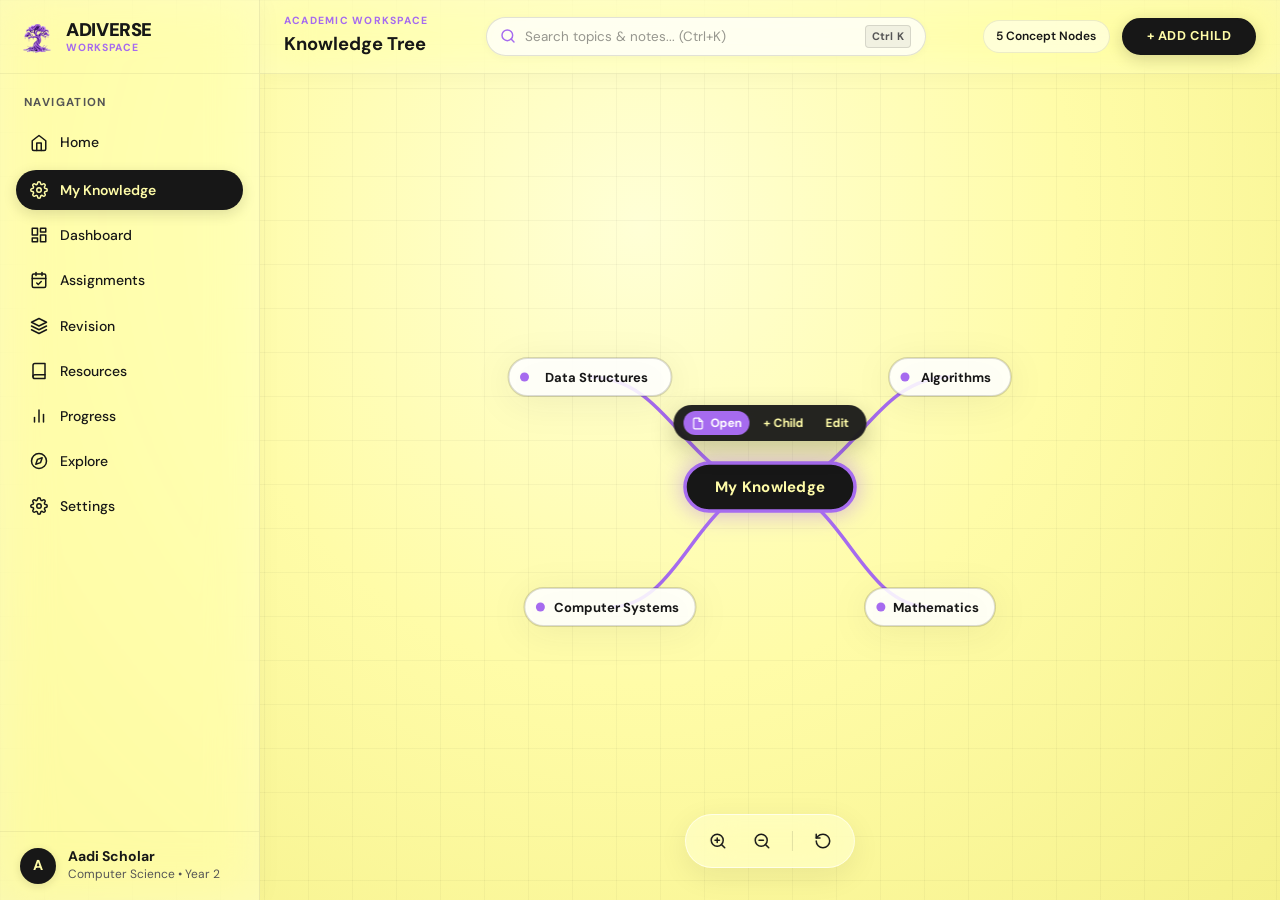
==== commit 6fdf6132: "Implement Learning Resources and Progress & Analytics features" ====
--- a/workspace.html
+++ b/workspace.html
@@ -27,6 +27,7 @@
   <link rel="stylesheet" href="css/dashboard.css" />
   <link rel="stylesheet" href="css/assignments.css" />
   <link rel="stylesheet" href="css/flashcards.css" />
+  <link rel="stylesheet" href="css/resources-progress.css" />
 </head>
 <body class="workspace-shell">
 
@@ -97,6 +98,23 @@
               <polyline points="2 12 12 17 22 12"></polyline>
             </svg>
             <span>Revision</span>
+          </button>
+
+          <button id="nav-resources" class="workspace-nav-item" type="button" title="Learning Resources">
+            <svg viewBox="0 0 24 24" width="20" height="20" fill="none" stroke="currentColor" stroke-width="2" stroke-linecap="round" stroke-linejoin="round">
+              <path d="M4 19.5A2.5 2.5 0 0 1 6.5 17H20"></path>
+              <path d="M6.5 2H20v20H6.5A2.5 2.5 0 0 1 4 19.5v-15A2.5 2.5 0 0 1 6.5 2z"></path>
+            </svg>
+            <span>Resources</span>
+          </button>
+
+          <button id="nav-progress" class="workspace-nav-item" type="button" title="Learning Progress &amp; Analytics">
+            <svg viewBox="0 0 24 24" width="20" height="20" fill="none" stroke="currentColor" stroke-width="2" stroke-linecap="round" stroke-linejoin="round">
+              <line x1="18" y1="20" x2="18" y2="10"></line>
+              <line x1="12" y1="20" x2="12" y2="4"></line>
+              <line x1="6" y1="20" x2="6" y2="14"></line>
+            </svg>
+            <span>Progress</span>
           </button>
 
           <button id="nav-explore" class="workspace-nav-item" type="button" title="Explore">
@@ -926,6 +944,251 @@
       </div>
     </section>
 
+    <!-- Learning Resources Workspace View -->
+    <section id="resources-workspace-view" class="resources-workspace-view" style="display: none;" aria-label="Learning Resources Library">
+      <div class="res-prog-container">
+
+        <!-- Header -->
+        <div class="res-prog-header">
+          <div class="res-prog-header-text">
+            <span class="res-prog-eyebrow">Scholar Artifacts</span>
+            <h1 class="res-prog-heading">Learning Resources</h1>
+            <p class="res-prog-subheading">Curate and access academic articles, video lectures, online simulators, and research PDFs linked to your knowledge topics.</p>
+          </div>
+          <button id="btn-create-resource" class="btn btn--primary" type="button" style="padding: 0.75rem 1.6rem; font-size: 0.88rem; display: inline-flex; align-items: center; gap: 0.5rem;">
+            <svg viewBox="0 0 24 24" width="18" height="18" fill="none" stroke="currentColor" stroke-width="2.2" stroke-linecap="round" stroke-linejoin="round">
+              <line x1="12" y1="5" x2="12" y2="19"></line>
+              <line x1="5" y1="12" x2="19" y2="12"></line>
+            </svg>
+            <span>+ Add Resource</span>
+          </button>
+        </div>
+
+        <!-- Resources Stats Grid -->
+        <div class="resources-stats-grid">
+          <div class="resource-stat-card">
+            <div class="res-stat-icon res-stat-icon--total">
+              <svg viewBox="0 0 24 24" width="22" height="22" fill="none" stroke="currentColor" stroke-width="2" stroke-linecap="round" stroke-linejoin="round">
+                <path d="M4 19.5A2.5 2.5 0 0 1 6.5 17H20"></path>
+                <path d="M6.5 2H20v20H6.5A2.5 2.5 0 0 1 4 19.5v-15A2.5 2.5 0 0 1 6.5 2z"></path>
+              </svg>
+            </div>
+            <div class="rev-stat-body">
+              <span class="rev-stat-label">Total Resources</span>
+              <span id="stat-resources-total" class="rev-stat-value">0</span>
+            </div>
+          </div>
+
+          <div class="resource-stat-card">
+            <div class="res-stat-icon res-stat-icon--article">
+              <svg viewBox="0 0 24 24" width="22" height="22" fill="none" stroke="currentColor" stroke-width="2" stroke-linecap="round" stroke-linejoin="round">
+                <path d="M14 2H6a2 2 0 0 0-2 2v16a2 2 0 0 0 2 2h12a2 2 0 0 0 2-2V8z"></path>
+                <polyline points="14 2 14 8 20 8"></polyline>
+                <line x1="16" y1="13" x2="8" y2="13"></line>
+                <line x1="16" y1="17" x2="8" y2="17"></line>
+              </svg>
+            </div>
+            <div class="rev-stat-body">
+              <span class="rev-stat-label">Articles</span>
+              <span id="stat-resources-articles" class="rev-stat-value">0</span>
+            </div>
+          </div>
+
+          <div class="resource-stat-card">
+            <div class="res-stat-icon res-stat-icon--video">
+              <svg viewBox="0 0 24 24" width="22" height="22" fill="none" stroke="currentColor" stroke-width="2" stroke-linecap="round" stroke-linejoin="round">
+                <polygon points="23 7 16 12 23 17 23 7"></polygon>
+                <rect x="1" y="5" width="15" height="14" rx="2" ry="2"></rect>
+              </svg>
+            </div>
+            <div class="rev-stat-body">
+              <span class="rev-stat-label">Lectures &amp; Videos</span>
+              <span id="stat-resources-videos" class="rev-stat-value">0</span>
+            </div>
+          </div>
+
+          <div class="resource-stat-card">
+            <div class="res-stat-icon res-stat-icon--pdf">
+              <svg viewBox="0 0 24 24" width="22" height="22" fill="none" stroke="currentColor" stroke-width="2" stroke-linecap="round" stroke-linejoin="round">
+                <path d="M4 19.5A2.5 2.5 0 0 1 6.5 17H20"></path>
+                <path d="M6.5 2H20v20H6.5A2.5 2.5 0 0 1 4 19.5v-15A2.5 2.5 0 0 1 6.5 2z"></path>
+              </svg>
+            </div>
+            <div class="rev-stat-body">
+              <span class="rev-stat-label">PDFs &amp; Papers</span>
+              <span id="stat-resources-pdfs" class="rev-stat-value">0</span>
+            </div>
+          </div>
+        </div>
+
+        <!-- Filter Controls Toolbar -->
+        <div class="resources-toolbar">
+          <div class="res-filters-group">
+            <select id="res-filter-type" class="res-select" aria-label="Filter by Resource Type">
+              <option value="all">All Types</option>
+              <option value="Article">Article</option>
+              <option value="Video">Video</option>
+              <option value="Website">Website</option>
+              <option value="PDF">PDF</option>
+              <option value="Other">Other</option>
+            </select>
+
+            <select id="res-filter-topic" class="res-select" aria-label="Filter by Topic">
+              <option value="all">All Topics</option>
+            </select>
+          </div>
+
+          <input id="res-search-input" type="text" class="res-search-input" placeholder="Search title, description, or topic..." autocomplete="off" />
+        </div>
+
+        <!-- Resources Cards Grid -->
+        <div id="resources-grid" class="resources-grid"></div>
+
+        <!-- Empty State -->
+        <div id="resources-empty" class="revision-empty" style="display: none;">
+          <div class="revision-empty-icon">
+            <svg viewBox="0 0 24 24" width="32" height="32" fill="none" stroke="currentColor" stroke-width="2" stroke-linecap="round" stroke-linejoin="round">
+              <path d="M4 19.5A2.5 2.5 0 0 1 6.5 17H20"></path>
+              <path d="M6.5 2H20v20H6.5A2.5 2.5 0 0 1 4 19.5v-15A2.5 2.5 0 0 1 6.5 2z"></path>
+            </svg>
+          </div>
+          <h3 class="revision-empty-title">No Resources Found</h3>
+          <p class="revision-empty-desc">No study resources match your active search or filters. Add papers, video links, or upload documents to reference later.</p>
+          <button id="btn-empty-create-resource" class="btn btn--primary" type="button" style="padding: 0.75rem 1.6rem; font-size: 0.88rem;">
+            <span>+ Add Resource</span>
+          </button>
+        </div>
+
+      </div>
+    </section>
+
+    <!-- Learning Progress & Analytics Workspace View -->
+    <section id="progress-workspace-view" class="progress-workspace-view" style="display: none;" aria-label="Learning Progress and Analytics Dashboard">
+      <div class="res-prog-container">
+
+        <!-- Header -->
+        <div class="res-prog-header">
+          <div class="res-prog-header-text">
+            <span class="res-prog-eyebrow">Scholar Trajectory</span>
+            <h1 class="res-prog-heading">Progress &amp; Analytics</h1>
+            <p class="res-prog-subheading">Track knowledge tree mastery, subject completion rates, active topic lifecycles, and chronological learning milestones.</p>
+          </div>
+        </div>
+
+        <!-- Main Content -->
+        <div id="progress-main-content" style="display: flex; flex-direction: column; gap: 1.6rem;">
+
+          <!-- Overall Completion Banner -->
+          <div class="progress-overview-banner">
+            <div class="progress-banner-left">
+              <h2 class="progress-banner-title">Knowledge Universe Trajectory</h2>
+              <p class="progress-banner-desc">Real-time completion derived from your knowledge tree topics, research notes, assignments, and active recall flashcards.</p>
+              
+              <div class="progress-pills-row">
+                <span id="prog-pill-subjects" class="progress-pill-badge">0 Subjects</span>
+                <span id="prog-pill-topics" class="progress-pill-badge">0 Topics</span>
+                <span id="prog-pill-notes" class="progress-pill-badge">0 Notes</span>
+                <span id="prog-pill-assignments" class="progress-pill-badge">0 Assignments</span>
+                <span id="prog-pill-flashcards" class="progress-pill-badge">0 Flashcards</span>
+              </div>
+            </div>
+
+            <div class="progress-banner-gauge">
+              <div id="prog-gauge-circle" class="gauge-circle-wrap" style="--gauge-percent: 0%;">
+                <div class="gauge-circle-inner">
+                  <span id="prog-gauge-percent">0%</span>
+                </div>
+              </div>
+            </div>
+          </div>
+
+          <!-- Status Breakdown Cards -->
+          <div class="progress-breakdown-grid">
+            <div class="prog-breakdown-card prog-breakdown-card--completed">
+              <div class="rev-stat-icon rev-stat-icon--mastered">
+                <svg viewBox="0 0 24 24" width="22" height="22" fill="none" stroke="currentColor" stroke-width="2.5" stroke-linecap="round" stroke-linejoin="round">
+                  <polyline points="20 6 9 17 4 12"></polyline>
+                </svg>
+              </div>
+              <div class="rev-stat-body">
+                <span class="rev-stat-label">Topics Completed</span>
+                <span id="prog-stat-completed" class="rev-stat-value">0</span>
+              </div>
+            </div>
+
+            <div class="prog-breakdown-card prog-breakdown-card--learning">
+              <div class="rev-stat-icon rev-stat-icon--rate">
+                <svg viewBox="0 0 24 24" width="22" height="22" fill="none" stroke="currentColor" stroke-width="2.2" stroke-linecap="round" stroke-linejoin="round">
+                  <circle cx="12" cy="12" r="10"></circle>
+                  <polyline points="12 6 12 12 16 14"></polyline>
+                </svg>
+              </div>
+              <div class="rev-stat-body">
+                <span class="rev-stat-label">In Progress / Learning</span>
+                <span id="prog-stat-learning" class="rev-stat-value">0</span>
+              </div>
+            </div>
+
+            <div class="prog-breakdown-card prog-breakdown-card--notstarted">
+              <div class="rev-stat-icon rev-stat-icon--total">
+                <svg viewBox="0 0 24 24" width="22" height="22" fill="none" stroke="currentColor" stroke-width="2" stroke-linecap="round" stroke-linejoin="round">
+                  <circle cx="12" cy="12" r="10"></circle>
+                  <line x1="12" y1="8" x2="12" y2="12"></line>
+                  <line x1="12" y1="16" x2="12.01" y2="16"></line>
+                </svg>
+              </div>
+              <div class="rev-stat-body">
+                <span class="rev-stat-label">Remaining / Not Started</span>
+                <span id="prog-stat-notstarted" class="rev-stat-value">0</span>
+              </div>
+            </div>
+          </div>
+
+          <!-- Subject-Wise Progress Bars -->
+          <div class="subject-progress-section">
+            <div class="section-subheading-wrap">
+              <h3 class="section-subheading-title">Subject-Wise Completion</h3>
+              <span style="font-size: 0.8rem; color: var(--color-text-subtle);">Mastery across academic disciplines</span>
+            </div>
+            <div id="subjects-progress-list" class="subjects-progress-list"></div>
+          </div>
+
+          <!-- Topic Status Manager Board -->
+          <div class="subject-progress-section">
+            <div class="section-subheading-wrap">
+              <h3 class="section-subheading-title">Topic Lifecycle &amp; Mastery</h3>
+              <span style="font-size: 0.8rem; color: var(--color-text-subtle);">Update topic status to advance your trajectory</span>
+            </div>
+            <div id="topics-status-board" class="topics-status-board"></div>
+          </div>
+
+          <!-- Recent Learning Activity & Completed Topics -->
+          <div class="subject-progress-section">
+            <div class="section-subheading-wrap">
+              <h3 class="section-subheading-title">Recent Learning Activity</h3>
+              <span style="font-size: 0.8rem; color: var(--color-text-subtle);">Chronological timeline of scholar actions</span>
+            </div>
+            <div id="activity-feed-list" class="activity-feed-list"></div>
+          </div>
+
+        </div>
+
+        <!-- Empty State -->
+        <div id="progress-empty" class="revision-empty" style="display: none;">
+          <div class="revision-empty-icon">
+            <svg viewBox="0 0 24 24" width="32" height="32" fill="none" stroke="currentColor" stroke-width="2" stroke-linecap="round" stroke-linejoin="round">
+              <circle cx="12" cy="12" r="10"></circle>
+              <line x1="12" y1="8" x2="12" y2="12"></line>
+              <line x1="12" y1="16" x2="12.01" y2="16"></line>
+            </svg>
+          </div>
+          <h3 class="revision-empty-title">Insufficient Learning Data</h3>
+          <p class="revision-empty-desc">Create topics in your knowledge tree or start taking research notes to generate learning analytics and progress charts.</p>
+        </div>
+
+      </div>
+    </section>
+
   </div>
 
   <!-- Modal Dialog for Creating / Editing Assignment -->
@@ -1059,6 +1322,76 @@
     </div>
   </div>
 
+  <!-- Modal Dialog for Creating / Editing Resource -->
+  <div id="resource-modal-overlay" class="node-dialog-overlay" role="dialog" aria-modal="true" aria-labelledby="resource-modal-title">
+    <div class="node-dialog" style="max-width: 540px; width: 92%;">
+      <h2 id="resource-modal-title" class="node-dialog__title" style="text-align: left; margin-bottom: 1.2rem;">Add Learning Resource</h2>
+      
+      <form id="resource-form" onsubmit="return false;">
+        <div class="assign-form-grid">
+          <div class="assign-form-group assign-form-full">
+            <label class="assign-form-label" for="res-input-title">Title *</label>
+            <input id="res-input-title" class="assign-form-input" type="text" placeholder="e.g., Raft Consensus Paper" maxlength="90" required autocomplete="off" />
+          </div>
+
+          <div class="assign-form-group">
+            <label class="assign-form-label" for="res-input-type">Resource Type</label>
+            <select id="res-input-type" class="assign-form-select">
+              <option value="Article">Article</option>
+              <option value="Video">Video</option>
+              <option value="Website">Website</option>
+              <option value="PDF">PDF</option>
+              <option value="Other">Other</option>
+            </select>
+          </div>
+
+          <div class="assign-form-group">
+            <label class="assign-form-label" for="res-input-topic">Associated Topic</label>
+            <input id="res-input-topic" class="assign-form-input" list="resource-topic-datalist" type="text" placeholder="e.g., Distributed Systems" maxlength="50" autocomplete="off" />
+            <datalist id="resource-topic-datalist"></datalist>
+          </div>
+
+          <div class="assign-form-group assign-form-full">
+            <label class="assign-form-label" for="res-input-url">Resource URL / Link (optional)</label>
+            <input id="res-input-url" class="assign-form-input" type="url" placeholder="https://..." autocomplete="off" />
+          </div>
+
+          <div class="assign-form-group assign-form-full">
+            <label class="assign-form-label" for="res-input-file">Upload PDF or Image (optional)</label>
+            <input id="res-input-file" class="assign-form-input" type="file" accept="application/pdf,image/*" style="padding: 0.35rem 0.5rem;" />
+            <span id="res-file-upload-label" style="font-size: 0.75rem; color: var(--color-text-subtle);">Upload PDF or image file (optional)</span>
+          </div>
+
+          <div class="assign-form-group assign-form-full">
+            <label class="assign-form-label" for="res-input-desc">Description</label>
+            <textarea id="res-input-desc" class="assign-form-textarea" placeholder="Add key points, author, or research summary..." rows="3"></textarea>
+          </div>
+        </div>
+
+        <div class="node-dialog__actions" style="justify-content: flex-end; gap: 0.8rem;">
+          <button id="res-modal-cancel-btn" class="btn btn--ghost" style="padding: 0.65rem 1.4rem; font-size: 0.82rem;" type="button">Cancel</button>
+          <button id="res-modal-save-btn" class="btn btn--primary" style="padding: 0.65rem 1.5rem; font-size: 0.82rem;" type="button">Save Resource</button>
+        </div>
+      </form>
+    </div>
+  </div>
+
+  <!-- Modal Dialog for File Preview (PDF/Image) -->
+  <div id="file-preview-overlay" class="node-dialog-overlay" role="dialog" aria-modal="true" aria-labelledby="preview-modal-title">
+    <div class="file-preview-content">
+      <div class="file-preview-header">
+        <h3 id="preview-modal-title" style="margin: 0; font-family: var(--font-display); font-size: 1.25rem;">File Preview</h3>
+        <button id="preview-modal-close-btn" class="assign-action-btn" type="button" title="Close Preview">
+          <svg viewBox="0 0 24 24" width="20" height="20" fill="none" stroke="currentColor" stroke-width="2" stroke-linecap="round" stroke-linejoin="round">
+            <line x1="18" y1="6" x2="6" y2="18"></line>
+            <line x1="6" y1="6" x2="18" y2="18"></line>
+          </svg>
+        </button>
+      </div>
+      <div id="preview-modal-body" class="file-preview-body"></div>
+    </div>
+  </div>
+
   <!-- Modal Dialog for Editing / Adding Node -->
   <div id="node-dialog-overlay" class="node-dialog-overlay" role="dialog" aria-modal="true" aria-labelledby="dialog-title">
     <div class="node-dialog">
@@ -1089,5 +1422,7 @@
   <script src="js/dashboard.js"></script>
   <script src="js/assignments.js"></script>
   <script src="js/flashcards.js"></script>
+  <script src="js/resources.js"></script>
+  <script src="js/progress.js"></script>
 </body>
 </html>
--- a/css/resources-progress.css
+++ b/css/resources-progress.css
@@ -0,0 +1,635 @@
+/* ============================================================
+   ADIVERSE - LEARNING RESOURCES & PROGRESS ANALYTICS
+   Styles for Resource Cards, File Previews, Metrics,
+   Subject Progress Bars, and Topic Mastery Tracking
+   ============================================================ */
+
+/* Common View Shell */
+.resources-workspace-view,
+.progress-workspace-view {
+  display: none;
+  flex: 1;
+  width: 100%;
+  height: calc(100vh - var(--nav-height));
+  overflow-y: auto;
+  padding: 1.8rem 2.5rem 4rem 2.5rem;
+  box-sizing: border-box;
+  animation: resourcesProgressFadeIn 0.22s cubic-bezier(0.16, 1, 0.3, 1);
+}
+
+@keyframes resourcesProgressFadeIn {
+  from {
+    opacity: 0;
+    transform: translateY(8px);
+  }
+  to {
+    opacity: 1;
+    transform: translateY(0);
+  }
+}
+
+.resources-workspace-view::-webkit-scrollbar,
+.progress-workspace-view::-webkit-scrollbar {
+  width: 7px;
+}
+.resources-workspace-view::-webkit-scrollbar-thumb,
+.progress-workspace-view::-webkit-scrollbar-thumb {
+  background: rgba(23, 23, 23, 0.14);
+  border-radius: 4px;
+}
+
+.res-prog-container {
+  max-width: 1040px;
+  margin: 0 auto;
+  display: flex;
+  flex-direction: column;
+  gap: 1.6rem;
+}
+
+/* Header */
+.res-prog-header {
+  display: flex;
+  align-items: flex-start;
+  justify-content: space-between;
+  gap: 1.5rem;
+  flex-wrap: wrap;
+}
+
+.res-prog-eyebrow {
+  font-size: 0.72rem;
+  text-transform: uppercase;
+  letter-spacing: 0.12em;
+  font-weight: var(--weight-bold);
+  color: var(--color-purple);
+  display: block;
+}
+
+.res-prog-heading {
+  font-family: var(--font-display);
+  font-size: 2.2rem;
+  font-weight: var(--weight-black);
+  color: var(--color-dark);
+  margin: 0.25rem 0 0.4rem 0;
+  letter-spacing: -0.02em;
+}
+
+.res-prog-subheading {
+  font-size: 0.94rem;
+  color: var(--color-text-muted);
+  margin: 0;
+  max-width: 65ch;
+  line-height: 1.55;
+}
+
+/* ============================================================
+   1. LEARNING RESOURCES STYLES
+   ============================================================ */
+.resources-stats-grid {
+  display: grid;
+  grid-template-columns: repeat(auto-fit, minmax(200px, 1fr));
+  gap: 1rem;
+}
+
+.resource-stat-card {
+  background: rgba(255, 255, 255, 0.78);
+  backdrop-filter: blur(20px);
+  -webkit-backdrop-filter: blur(20px);
+  border: 1.5px solid rgba(23, 23, 23, 0.08);
+  border-radius: 16px;
+  padding: 1.1rem 1.3rem;
+  display: flex;
+  align-items: center;
+  gap: 1rem;
+  transition: all 0.2s ease;
+}
+
+.resource-stat-card:hover {
+  transform: translateY(-2px);
+  box-shadow: 0 8px 20px rgba(23, 23, 23, 0.05);
+}
+
+.res-stat-icon {
+  width: 42px;
+  height: 42px;
+  border-radius: 12px;
+  display: flex;
+  align-items: center;
+  justify-content: center;
+  flex-shrink: 0;
+}
+
+.res-stat-icon--total { background: rgba(166, 107, 239, 0.16); color: var(--color-purple); }
+.res-stat-icon--article { background: rgba(25, 113, 194, 0.14); color: #1971c2; }
+.res-stat-icon--video { background: rgba(201, 42, 42, 0.14); color: #c92a2a; }
+.res-stat-icon--pdf { background: rgba(217, 72, 15, 0.14); color: #d9480f; }
+
+/* Filter Toolbar */
+.resources-toolbar {
+  background: rgba(255, 255, 255, 0.82);
+  backdrop-filter: blur(20px);
+  border: 1.5px solid rgba(23, 23, 23, 0.08);
+  border-radius: 16px;
+  padding: 0.85rem 1.25rem;
+  display: flex;
+  align-items: center;
+  justify-content: space-between;
+  gap: 1rem;
+  flex-wrap: wrap;
+}
+
+.res-filters-group {
+  display: flex;
+  align-items: center;
+  gap: 0.75rem;
+  flex-wrap: wrap;
+  flex: 1;
+}
+
+.res-select,
+.res-search-input {
+  padding: 0.45rem 0.85rem;
+  font-family: var(--font-sans);
+  font-size: 0.82rem;
+  color: var(--color-dark);
+  background: #FFFFFF;
+  border: 1px solid rgba(23, 23, 23, 0.14);
+  border-radius: 8px;
+  outline: none;
+  transition: all 0.15s ease;
+}
+
+.res-search-input {
+  flex: 1;
+  min-width: 180px;
+  max-width: 300px;
+}
+
+.res-select:focus,
+.res-search-input:focus {
+  border-color: var(--color-purple);
+  box-shadow: 0 0 0 2px rgba(166, 107, 239, 0.15);
+}
+
+/* Resources Cards Grid */
+.resources-grid {
+  display: grid;
+  grid-template-columns: repeat(auto-fill, minmax(310px, 1fr));
+  gap: 1.25rem;
+}
+
+.resource-card {
+  background: rgba(255, 255, 255, 0.88);
+  backdrop-filter: blur(16px);
+  border: 1.5px solid rgba(23, 23, 23, 0.08);
+  border-radius: 18px;
+  padding: 1.35rem;
+  display: flex;
+  flex-direction: column;
+  justify-content: space-between;
+  gap: 1rem;
+  transition: all 0.2s ease;
+  position: relative;
+}
+
+.resource-card:hover {
+  background: #FFFFFF;
+  transform: translateY(-3px);
+  border-color: rgba(166, 107, 239, 0.35);
+  box-shadow: 0 10px 28px rgba(166, 107, 239, 0.12);
+}
+
+.resource-card-header {
+  display: flex;
+  align-items: center;
+  justify-content: space-between;
+  gap: 0.6rem;
+  flex-wrap: wrap;
+}
+
+.resource-type-badge {
+  font-size: 0.7rem;
+  font-weight: var(--weight-bold);
+  padding: 3px 9px;
+  border-radius: 100px;
+  display: inline-flex;
+  align-items: center;
+  gap: 0.35rem;
+}
+
+.res-badge--article { background: rgba(25, 113, 194, 0.12); color: #1971c2; border: 1px solid rgba(25, 113, 194, 0.25); }
+.res-badge--video { background: rgba(201, 42, 42, 0.12); color: #c92a2a; border: 1px solid rgba(201, 42, 42, 0.25); }
+.res-badge--website { background: rgba(43, 138, 62, 0.12); color: #2b8a3e; border: 1px solid rgba(43, 138, 62, 0.25); }
+.res-badge--pdf { background: rgba(217, 72, 15, 0.12); color: #d9480f; border: 1px solid rgba(217, 72, 15, 0.25); }
+.res-badge--other { background: rgba(166, 107, 239, 0.12); color: #7937d9; border: 1px solid rgba(166, 107, 239, 0.25); }
+
+.resource-topic-tag {
+  font-size: 0.7rem;
+  font-weight: var(--weight-semibold);
+  padding: 2px 8px;
+  border-radius: 6px;
+  background: rgba(23, 23, 23, 0.05);
+  color: var(--color-dark);
+}
+
+.resource-card-body {
+  display: flex;
+  flex-direction: column;
+  gap: 0.45rem;
+}
+
+.resource-card-title {
+  font-family: var(--font-display);
+  font-size: 1.15rem;
+  font-weight: var(--weight-bold);
+  color: var(--color-dark);
+  margin: 0;
+  line-height: 1.35;
+}
+
+.resource-card-desc {
+  font-size: 0.84rem;
+  line-height: 1.5;
+  color: var(--color-text-muted);
+  margin: 0;
+  display: -webkit-box;
+  -webkit-line-clamp: 3;
+  -webkit-box-orient: vertical;
+  overflow: hidden;
+}
+
+.resource-card-footer {
+  display: flex;
+  align-items: center;
+  justify-content: space-between;
+  gap: 0.8rem;
+  padding-top: 0.75rem;
+  border-top: 1px dashed rgba(23, 23, 23, 0.08);
+}
+
+.resource-link-btn {
+  display: inline-flex;
+  align-items: center;
+  gap: 0.4rem;
+  font-size: 0.8rem;
+  font-weight: var(--weight-bold);
+  color: var(--color-purple);
+  text-decoration: none;
+  background: rgba(166, 107, 239, 0.1);
+  padding: 0.4rem 0.85rem;
+  border-radius: 8px;
+  transition: all 0.15s ease;
+  border: none;
+  cursor: pointer;
+}
+
+.resource-link-btn:hover {
+  background: var(--color-purple);
+  color: #FFFFFF;
+}
+
+.resource-card-actions {
+  display: flex;
+  align-items: center;
+  gap: 0.35rem;
+}
+
+/* ============================================================
+   2. PROGRESS & ANALYTICS STYLES
+   ============================================================ */
+.progress-overview-banner {
+  background: rgba(255, 255, 255, 0.85);
+  backdrop-filter: blur(20px);
+  border: 1.5px solid rgba(23, 23, 23, 0.08);
+  border-radius: 20px;
+  padding: 1.8rem 2.2rem;
+  display: flex;
+  align-items: center;
+  justify-content: space-between;
+  gap: 2rem;
+  flex-wrap: wrap;
+}
+
+.progress-banner-left {
+  display: flex;
+  flex-direction: column;
+  gap: 0.5rem;
+  flex: 1;
+  min-width: 260px;
+}
+
+.progress-banner-title {
+  font-family: var(--font-display);
+  font-size: 1.6rem;
+  font-weight: var(--weight-black);
+  color: var(--color-dark);
+  margin: 0;
+}
+
+.progress-banner-desc {
+  font-size: 0.9rem;
+  color: var(--color-text-muted);
+  margin: 0;
+  line-height: 1.5;
+}
+
+.progress-pills-row {
+  display: flex;
+  align-items: center;
+  gap: 0.6rem;
+  flex-wrap: wrap;
+  margin-top: 0.4rem;
+}
+
+.progress-pill-badge {
+  font-size: 0.74rem;
+  font-weight: var(--weight-semibold);
+  padding: 4px 10px;
+  border-radius: 100px;
+  background: rgba(23, 23, 23, 0.06);
+  color: var(--color-dark);
+  border: 1px solid rgba(23, 23, 23, 0.08);
+}
+
+.progress-banner-gauge {
+  display: flex;
+  align-items: center;
+  gap: 1.2rem;
+}
+
+.gauge-circle-wrap {
+  width: 90px;
+  height: 90px;
+  border-radius: 50%;
+  background: conic-gradient(var(--color-purple) var(--gauge-percent, 0%), rgba(23, 23, 23, 0.08) 0);
+  display: flex;
+  align-items: center;
+  justify-content: center;
+  box-shadow: 0 4px 16px rgba(166, 107, 239, 0.15);
+}
+
+.gauge-circle-inner {
+  width: 72px;
+  height: 72px;
+  border-radius: 50%;
+  background: #FFFFFF;
+  display: flex;
+  align-items: center;
+  justify-content: center;
+  font-family: var(--font-display);
+  font-size: 1.35rem;
+  font-weight: var(--weight-black);
+  color: var(--color-dark);
+}
+
+/* Topic Breakdown Summary Cards */
+.progress-breakdown-grid {
+  display: grid;
+  grid-template-columns: repeat(auto-fit, minmax(210px, 1fr));
+  gap: 1.1rem;
+}
+
+.prog-breakdown-card {
+  background: rgba(255, 255, 255, 0.78);
+  backdrop-filter: blur(20px);
+  border: 1.5px solid rgba(23, 23, 23, 0.08);
+  border-radius: 16px;
+  padding: 1.2rem 1.4rem;
+  display: flex;
+  align-items: center;
+  gap: 1.1rem;
+}
+
+.prog-breakdown-card--completed { border-color: rgba(43, 138, 62, 0.35); background: rgba(235, 251, 238, 0.8); }
+.prog-breakdown-card--learning { border-color: rgba(255, 242, 26, 0.45); background: rgba(255, 253, 224, 0.8); }
+.prog-breakdown-card--notstarted { border-color: rgba(23, 23, 23, 0.1); }
+
+/* Subject-Wise Progress Grid */
+.subject-progress-section {
+  display: flex;
+  flex-direction: column;
+  gap: 1rem;
+}
+
+.section-subheading-wrap {
+  display: flex;
+  align-items: center;
+  justify-content: space-between;
+  border-bottom: 1px solid rgba(23, 23, 23, 0.08);
+  padding-bottom: 0.5rem;
+}
+
+.section-subheading-title {
+  font-family: var(--font-display);
+  font-size: 1.35rem;
+  font-weight: var(--weight-bold);
+  color: var(--color-dark);
+  margin: 0;
+}
+
+.subjects-progress-list {
+  display: grid;
+  grid-template-columns: repeat(auto-fill, minmax(310px, 1fr));
+  gap: 1.1rem;
+}
+
+.subject-progress-card {
+  background: rgba(255, 255, 255, 0.88);
+  backdrop-filter: blur(16px);
+  border: 1.5px solid rgba(23, 23, 23, 0.08);
+  border-radius: 16px;
+  padding: 1.25rem;
+  display: flex;
+  flex-direction: column;
+  gap: 0.75rem;
+  transition: all 0.2s ease;
+}
+
+.subject-progress-card:hover {
+  background: #FFFFFF;
+  border-color: rgba(166, 107, 239, 0.3);
+  transform: translateY(-2px);
+}
+
+.sub-prog-header {
+  display: flex;
+  align-items: center;
+  justify-content: space-between;
+  gap: 0.6rem;
+}
+
+.sub-prog-title {
+  font-family: var(--font-display);
+  font-size: 1.1rem;
+  font-weight: var(--weight-bold);
+  color: var(--color-dark);
+  margin: 0;
+}
+
+.sub-prog-pct {
+  font-size: 0.85rem;
+  font-weight: var(--weight-bold);
+  color: var(--color-purple);
+}
+
+.sub-prog-bar-track {
+  width: 100%;
+  height: 8px;
+  background: rgba(23, 23, 23, 0.08);
+  border-radius: 100px;
+  overflow: hidden;
+}
+
+.sub-prog-bar-fill {
+  height: 100%;
+  background: linear-gradient(90deg, #A66BEF 0%, #7937d9 100%);
+  border-radius: 100px;
+  transition: width 0.4s ease;
+}
+
+.sub-prog-stats {
+  font-size: 0.76rem;
+  color: var(--color-text-subtle);
+  display: flex;
+  justify-content: space-between;
+}
+
+/* Topic Status Manager Board */
+.topics-status-board {
+  display: flex;
+  flex-direction: column;
+  gap: 0.75rem;
+}
+
+.topic-status-row {
+  background: rgba(255, 255, 255, 0.85);
+  backdrop-filter: blur(14px);
+  border: 1px solid rgba(23, 23, 23, 0.08);
+  border-radius: 14px;
+  padding: 0.9rem 1.25rem;
+  display: flex;
+  align-items: center;
+  justify-content: space-between;
+  gap: 1rem;
+  transition: all 0.15s ease;
+}
+
+.topic-status-row:hover {
+  background: #FFFFFF;
+  border-color: rgba(166, 107, 239, 0.3);
+}
+
+.topic-status-select {
+  padding: 0.35rem 0.7rem;
+  font-family: var(--font-sans);
+  font-size: 0.78rem;
+  font-weight: var(--weight-bold);
+  border-radius: 8px;
+  border: 1px solid rgba(23, 23, 23, 0.15);
+  background: #FFFFFF;
+  cursor: pointer;
+  outline: none;
+}
+
+.topic-status-select--completed { background: #ebfbee; color: #2b8a3e; border-color: rgba(43, 138, 62, 0.4); }
+.topic-status-select--learning { background: #fffde0; color: #7a6800; border-color: rgba(255, 242, 26, 0.6); }
+.topic-status-select--notstarted { background: #f8f9fa; color: #495057; }
+
+/* Activity Feed */
+.activity-feed-list {
+  display: flex;
+  flex-direction: column;
+  gap: 0.75rem;
+}
+
+.activity-feed-item {
+  background: rgba(255, 255, 255, 0.85);
+  border: 1px solid rgba(23, 23, 23, 0.08);
+  border-radius: 12px;
+  padding: 0.85rem 1.1rem;
+  display: flex;
+  align-items: center;
+  gap: 0.85rem;
+}
+
+.activity-feed-icon {
+  width: 34px;
+  height: 34px;
+  border-radius: 10px;
+  display: flex;
+  align-items: center;
+  justify-content: center;
+  flex-shrink: 0;
+  background: rgba(166, 107, 239, 0.12);
+  color: var(--color-purple);
+}
+
+.activity-feed-text {
+  flex: 1;
+  font-size: 0.84rem;
+  color: var(--color-dark);
+  margin: 0;
+}
+
+.activity-feed-time {
+  font-size: 0.74rem;
+  color: var(--color-text-subtle);
+}
+
+/* File Preview Overlay */
+.file-preview-content {
+  background: #FFFFFF;
+  border-radius: 20px;
+  max-width: 780px;
+  width: 92%;
+  max-height: 85vh;
+  display: flex;
+  flex-direction: column;
+  overflow: hidden;
+  box-shadow: 0 20px 60px rgba(23, 23, 23, 0.25);
+}
+
+.file-preview-header {
+  padding: 1.1rem 1.4rem;
+  display: flex;
+  align-items: center;
+  justify-content: space-between;
+  border-bottom: 1px solid rgba(23, 23, 23, 0.08);
+}
+
+.file-preview-body {
+  padding: 1.4rem;
+  overflow-y: auto;
+  display: flex;
+  align-items: center;
+  justify-content: center;
+  min-height: 250px;
+}
+
+.file-preview-body img {
+  max-width: 100%;
+  max-height: 65vh;
+  border-radius: 10px;
+  object-fit: contain;
+}
+
+.file-preview-body iframe {
+  width: 100%;
+  height: 65vh;
+  border: none;
+  border-radius: 10px;
+}
+
+/* Responsive */
+@media (max-width: 768px) {
+  .resources-workspace-view,
+  .progress-workspace-view {
+    padding: 1.5rem 1.2rem 3rem 1.2rem;
+  }
+  .res-prog-heading {
+    font-size: 1.8rem;
+  }
+  .progress-overview-banner {
+    flex-direction: column;
+    align-items: flex-start;
+  }
+}
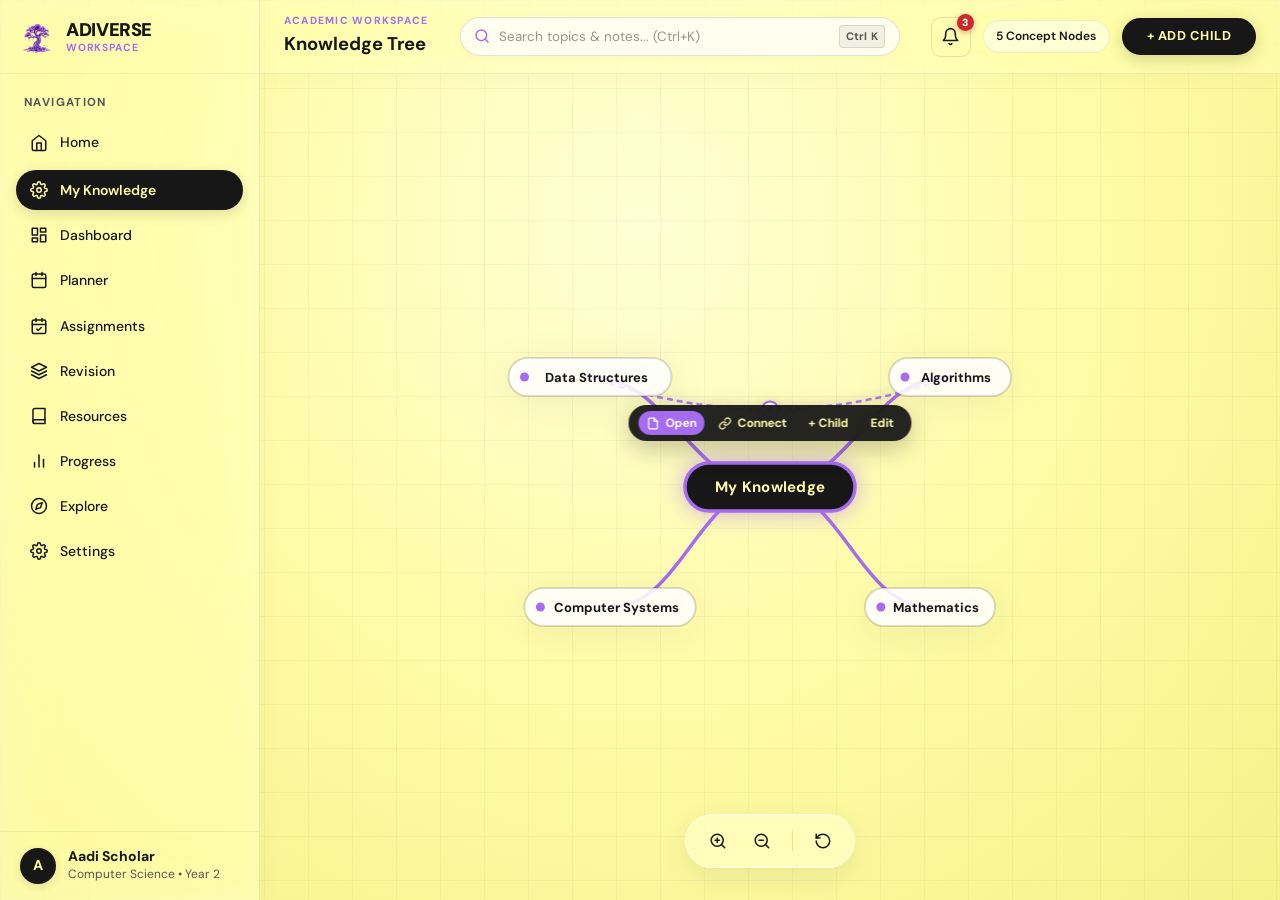
==== commit ef867277: "Implement Cross-Topic Connections, Study Planner, Dashboard Updates, and In-App Notifications" ====
--- a/workspace.html
+++ b/workspace.html
@@ -28,6 +28,7 @@
   <link rel="stylesheet" href="css/assignments.css" />
   <link rel="stylesheet" href="css/flashcards.css" />
   <link rel="stylesheet" href="css/resources-progress.css" />
+  <link rel="stylesheet" href="css/planner-connections.css" />
 </head>
 <body class="workspace-shell">
 
@@ -78,6 +79,16 @@
               <rect x="3" y="16" width="7" height="5"></rect>
             </svg>
             <span>Dashboard</span>
+          </button>
+
+          <button id="nav-planner" class="workspace-nav-item" type="button" title="Study Planner &amp; Calendar">
+            <svg viewBox="0 0 24 24" width="20" height="20" fill="none" stroke="currentColor" stroke-width="2" stroke-linecap="round" stroke-linejoin="round">
+              <rect x="3" y="4" width="18" height="18" rx="2" ry="2"></rect>
+              <line x1="16" y1="2" x2="16" y2="6"></line>
+              <line x1="8" y1="2" x2="8" y2="6"></line>
+              <line x1="3" y1="10" x2="21" y2="10"></line>
+            </svg>
+            <span>Planner</span>
           </button>
 
           <button id="nav-assignments" class="workspace-nav-item" type="button" title="Assignments &amp; Deadlines">
@@ -214,7 +225,40 @@
         </div>
       </div>
 
-      <div class="workspace-topbar__right">
+      <div class="workspace-topbar__right" style="position: relative;">
+        <!-- In-App Notifications Bell Button & Panel -->
+        <button id="topbar-notifications-btn" class="notifications-bell-btn" type="button" aria-label="Notifications" title="Study Notifications &amp; Reminders">
+          <svg viewBox="0 0 24 24" width="19" height="19" fill="none" stroke="currentColor" stroke-width="2" stroke-linecap="round" stroke-linejoin="round">
+            <path d="M18 8A6 6 0 0 0 6 8c0 7-3 9-3 9h18s-3-2-3-9"></path>
+            <path d="M13.73 21a2 2 0 0 1-3.46 0"></path>
+          </svg>
+          <span id="notifications-badge" class="notifications-unread-badge" style="display: none;">0</span>
+        </button>
+
+        <!-- Notifications Dropdown Panel -->
+        <div id="notifications-panel" class="notifications-panel" style="display: none;" role="region" aria-label="Notifications Panel">
+          <div class="notif-panel-header">
+            <h3 class="notif-panel-title">Notifications</h3>
+            <div style="display: flex; align-items: center; gap: 0.4rem;">
+              <button id="btn-mark-all-read" class="assign-action-btn" type="button" title="Mark All as Read" style="font-size: 0.72rem; padding: 2px 6px; width: auto; height: auto;">Mark Read</button>
+              <button id="btn-notif-settings" class="assign-action-btn" type="button" title="Reminder Settings">
+                <svg viewBox="0 0 24 24" width="15" height="15" fill="none" stroke="currentColor" stroke-width="2" stroke-linecap="round" stroke-linejoin="round">
+                  <circle cx="12" cy="12" r="3"></circle>
+                  <path d="M19.4 15a1.65 1.65 0 0 0 .33 1.82l.06.06a2 2 0 0 1 0 2.83 2 2 0 0 1-2.83 0l-.06-.06a1.65 1.65 0 0 0-1.82-.33 1.65 1.65 0 0 0-1 1.51V21a2 2 0 0 1-2 2 2 2 0 0 1-2-2v-.09A1.65 1.65 0 0 0 9 19.4a1.65 1.65 0 0 0-1.82.33l-.06.06a2 2 0 0 1-2.83 0 2 2 0 0 1 0-2.83l.06-.06a1.65 1.65 0 0 0 .33-1.82 1.65 1.65 0 0 0-1.51-1H3a2 2 0 0 1-2-2 2 2 0 0 1 2-2h.09A1.65 1.65 0 0 0 4.6 9a1.65 1.65 0 0 0-.33-1.82l-.06-.06a2 2 0 0 1 0-2.83 2 2 0 0 1 2.83 0l.06.06a1.65 1.65 0 0 0 1.82.33H9a1.65 1.65 0 0 0 1-1.51V3a2 2 0 0 1 2-2 2 2 0 0 1 2 2v.09a1.65 1.65 0 0 0 1 1.51 1.65 1.65 0 0 0 1.82-.33l.06-.06a2 2 0 0 1 2.83 0 2 2 0 0 1 0 2.83l-.06.06a1.65 1.65 0 0 0-.33 1.82V9a1.65 1.65 0 0 0 1.51 1H21a2 2 0 0 1 2 2 2 2 0 0 1-2 2h-.09a1.65 1.65 0 0 0-1.51 1z"></path>
+                </svg>
+              </button>
+            </div>
+          </div>
+          <div id="notifications-list" class="notif-panel-list"></div>
+          <div id="notifications-empty" class="dashboard-empty-mini" style="display: none; padding: 1.5rem; text-align: center;">
+            <p style="margin: 0; font-size: 0.8rem; color: var(--color-text-subtle);">All caught up! No active deadlines or sessions right now.</p>
+          </div>
+          <div class="notif-panel-footer">
+            <span id="notif-status-summary" style="font-size: 0.72rem; color: var(--color-text-subtle);">Auto-synced</span>
+            <button id="btn-close-notif-panel" class="assign-action-btn" type="button" title="Close" style="font-size: 0.75rem; width: auto; height: auto; padding: 2px 8px;">Close</button>
+          </div>
+        </div>
+
         <span id="node-count-badge" class="node-count-badge">5 Concept Nodes</span>
         <button id="add-concept-topbar" class="btn btn--primary" style="padding: 0.65rem 1.4rem; font-size: 0.8rem;" type="button">
           <span>+ Add Child</span>
@@ -226,6 +270,7 @@
     <main class="workspace-main" id="workspace-stage" aria-label="Interactive Knowledge Tree Canvas">
       <svg id="tree-svg" class="tree-canvas-svg">
         <g id="tree-viewport">
+          <g id="cross-edges-layer"></g>
           <g id="edges-layer"></g>
           <g id="nodes-layer"></g>
         </g>
@@ -236,6 +281,10 @@
         <button id="tool-open-notes" class="node-tool-btn" type="button" title="Open Topic Notes" style="background: var(--color-purple); color: #FFFFFF;">
           <svg viewBox="0 0 24 24" width="13" height="13" fill="none" stroke="currentColor" stroke-width="2.2" stroke-linecap="round" stroke-linejoin="round" style="margin-right:2px;"><path d="M14 2H6a2 2 0 0 0-2 2v16a2 2 0 0 0 2 2h12a2 2 0 0 0 2-2V8z"></path><polyline points="14 2 14 8 20 8"></polyline></svg>
           <span>Open</span>
+        </button>
+        <button id="tool-connect-topic" class="node-tool-btn" type="button" title="Connect to Another Topic">
+          <svg viewBox="0 0 24 24" width="13" height="13" fill="none" stroke="currentColor" stroke-width="2.2" stroke-linecap="round" stroke-linejoin="round" style="margin-right:2px;"><path d="M10 13a5 5 0 0 0 7.54.54l3-3a5 5 0 0 0-7.07-7.07l-1.72 1.71"></path><path d="M14 11a5 5 0 0 0-7.54-.54l-3 3a5 5 0 0 0 7.07 7.07l1.71-1.71"></path></svg>
+          <span>Connect</span>
         </button>
         <button id="tool-add-child" class="node-tool-btn" type="button" title="Add Child Concept">
           <span>+ Child</span>
@@ -474,6 +523,40 @@
           </div>
         </div>
 
+        <!-- Dashboard Quick Actions Bar -->
+        <div class="dashboard-quick-actions-bar">
+          <button id="dash-quick-topic" class="dash-quick-btn dash-quick-btn--primary" type="button" title="Add a new topic concept to your knowledge tree">
+            <svg viewBox="0 0 24 24" width="16" height="16" fill="none" stroke="currentColor" stroke-width="2.2" stroke-linecap="round" stroke-linejoin="round">
+              <line x1="12" y1="5" x2="12" y2="19"></line>
+              <line x1="5" y1="12" x2="19" y2="12"></line>
+            </svg>
+            <span>+ Topic</span>
+          </button>
+          <button id="dash-quick-note" class="dash-quick-btn" type="button" title="Open or create notes for a topic">
+            <svg viewBox="0 0 24 24" width="16" height="16" fill="none" stroke="currentColor" stroke-width="2.2" stroke-linecap="round" stroke-linejoin="round">
+              <path d="M14 2H6a2 2 0 0 0-2 2v16a2 2 0 0 0 2 2h12a2 2 0 0 0 2-2V8z"></path>
+              <polyline points="14 2 14 8 20 8"></polyline>
+            </svg>
+            <span>+ Note</span>
+          </button>
+          <button id="dash-quick-assignment" class="dash-quick-btn" type="button" title="Track a new assignment or coursework deadline">
+            <svg viewBox="0 0 24 24" width="16" height="16" fill="none" stroke="currentColor" stroke-width="2.2" stroke-linecap="round" stroke-linejoin="round">
+              <rect x="3" y="4" width="18" height="18" rx="2" ry="2"></rect>
+              <line x1="16" y1="2" x2="16" y2="6"></line>
+              <line x1="8" y1="2" x2="8" y2="6"></line>
+              <line x1="3" y1="10" x2="21" y2="10"></line>
+            </svg>
+            <span>+ Assignment</span>
+          </button>
+          <button id="dash-quick-session" class="dash-quick-btn" type="button" title="Schedule a focused study session in your planner">
+            <svg viewBox="0 0 24 24" width="16" height="16" fill="none" stroke="currentColor" stroke-width="2.2" stroke-linecap="round" stroke-linejoin="round">
+              <circle cx="12" cy="12" r="10"></circle>
+              <polyline points="12 6 12 12 16 14"></polyline>
+            </svg>
+            <span>+ Study Session</span>
+          </button>
+        </div>
+
         <!-- Metric Stat Cards -->
         <div class="dashboard-metrics-grid">
           <div class="dashboard-metric-card">
@@ -510,14 +593,31 @@
           <div class="dashboard-metric-card">
             <div class="metric-icon metric-icon--dark">
               <svg viewBox="0 0 24 24" width="22" height="22" fill="none" stroke="currentColor" stroke-width="2.2" stroke-linecap="round" stroke-linejoin="round">
-                <circle cx="12" cy="12" r="10"></circle>
-                <polyline points="12 6 12 12 16 14"></polyline>
+                <rect x="3" y="4" width="18" height="18" rx="2" ry="2"></rect>
+                <line x1="16" y1="2" x2="16" y2="6"></line>
+                <line x1="8" y1="2" x2="8" y2="6"></line>
+                <line x1="3" y1="10" x2="21" y2="10"></line>
+                <path d="m9 16 2 2 4-4"></path>
               </svg>
             </div>
             <div class="metric-info">
-              <span class="metric-label">Learning Activity</span>
-              <span id="metric-activity-status" class="metric-value">Active</span>
-              <span class="metric-meta">Synchronized locally</span>
+              <span class="metric-label">Assignments</span>
+              <span id="metric-total-assignments" class="metric-value">0</span>
+              <span class="metric-meta">Active Tasks &amp; Milestones</span>
+            </div>
+          </div>
+
+          <div class="dashboard-metric-card">
+            <div class="metric-icon metric-icon--completed" style="background: rgba(43, 138, 62, 0.12); color: #2b8a3e;">
+              <svg viewBox="0 0 24 24" width="22" height="22" fill="none" stroke="currentColor" stroke-width="2.2" stroke-linecap="round" stroke-linejoin="round">
+                <path d="M22 11.08V12a10 10 0 1 1-5.93-9.14"></path>
+                <polyline points="22 4 12 14.01 9 11.01"></polyline>
+              </svg>
+            </div>
+            <div class="metric-info">
+              <span class="metric-label">Completed Topics</span>
+              <span id="metric-completed-topics" class="metric-value">0</span>
+              <span class="metric-meta">Mastered Concepts</span>
             </div>
           </div>
         </div>
@@ -568,6 +668,52 @@
             </div>
           </div>
 
+          <!-- Upcoming Deadlines Section -->
+          <div class="dashboard-section-card">
+            <div class="section-card-header">
+              <div class="section-title-wrap">
+                <span class="section-icon-pill" style="background: rgba(217, 72, 15, 0.12); color: #d9480f;">
+                  <svg viewBox="0 0 24 24" width="16" height="16" fill="none" stroke="currentColor" stroke-width="2.2" stroke-linecap="round" stroke-linejoin="round">
+                    <rect x="3" y="4" width="18" height="18" rx="2" ry="2"></rect>
+                    <line x1="16" y1="2" x2="16" y2="6"></line>
+                    <line x1="8" y1="2" x2="8" y2="6"></line>
+                    <line x1="3" y1="10" x2="21" y2="10"></line>
+                  </svg>
+                </span>
+                <h3 class="section-card-title">Upcoming Deadlines</h3>
+              </div>
+              <span class="section-tag">Coursework</span>
+            </div>
+
+            <div id="dash-deadlines-list" class="dashboard-items-list"></div>
+
+            <div id="dash-deadlines-empty" class="dashboard-empty-mini" style="display: none;">
+              <p>No upcoming assignment deadlines found. Stay ahead by scheduling new milestones.</p>
+            </div>
+          </div>
+
+          <!-- Planned Study Sessions Section -->
+          <div class="dashboard-section-card">
+            <div class="section-card-header">
+              <div class="section-title-wrap">
+                <span class="section-icon-pill" style="background: rgba(166, 107, 239, 0.15); color: var(--color-purple);">
+                  <svg viewBox="0 0 24 24" width="16" height="16" fill="none" stroke="currentColor" stroke-width="2.2" stroke-linecap="round" stroke-linejoin="round">
+                    <circle cx="12" cy="12" r="10"></circle>
+                    <polyline points="12 6 12 12 16 14"></polyline>
+                  </svg>
+                </span>
+                <h3 class="section-card-title">Planned Sessions</h3>
+              </div>
+              <span class="section-tag">Focus Time</span>
+            </div>
+
+            <div id="dash-sessions-list" class="dashboard-items-list"></div>
+
+            <div id="dash-sessions-empty" class="dashboard-empty-mini" style="display: none;">
+              <p>No study sessions scheduled. Reserve focused study blocks in your Planner.</p>
+            </div>
+          </div>
+
         </div>
 
         <!-- Global Empty State if user has zero topics -->
@@ -584,6 +730,106 @@
           <button id="btn-empty-start-tree" class="btn btn--primary" type="button" style="padding: 0.75rem 1.6rem; font-size: 0.88rem;">
             <span>Plant Your First Topic</span>
           </button>
+        </div>
+
+      </div>
+    </section>
+
+    <!-- Dedicated Study Planner & Calendar Workspace View -->
+    <section id="planner-workspace-view" class="planner-workspace-view" style="display: none;" aria-label="Study Planner and Academic Calendar">
+      <div class="planner-container">
+        
+        <!-- Planner Header -->
+        <div class="assignments-header">
+          <div class="assignments-header-text">
+            <span class="assignments-eyebrow">Academic Schedule Cosmos</span>
+            <h1 class="assignments-heading">Study Planner &amp; Calendar</h1>
+            <p class="assignments-subheading">Organize your study sessions, track upcoming milestones, and synchronize academic deadlines.</p>
+          </div>
+          <button id="btn-create-session" class="btn btn--primary" type="button" style="padding: 0.75rem 1.6rem; font-size: 0.88rem; display: inline-flex; align-items: center; gap: 0.5rem;">
+            <svg viewBox="0 0 24 24" width="18" height="18" fill="none" stroke="currentColor" stroke-width="2.2" stroke-linecap="round" stroke-linejoin="round">
+              <line x1="12" y1="5" x2="12" y2="19"></line>
+              <line x1="5" y1="12" x2="19" y2="12"></line>
+            </svg>
+            <span>+ Study Session</span>
+          </button>
+        </div>
+
+        <!-- Interactive Calendar Card -->
+        <div class="planner-calendar-card">
+          <!-- Calendar Top Controls -->
+          <div class="calendar-top-bar">
+            <div class="calendar-nav-group">
+              <button id="cal-prev-btn" class="assign-action-btn" type="button" title="Previous Period">
+                <svg viewBox="0 0 24 24" width="18" height="18" fill="none" stroke="currentColor" stroke-width="2.2" stroke-linecap="round" stroke-linejoin="round">
+                  <polyline points="15 18 9 12 15 6"></polyline>
+                </svg>
+              </button>
+              <h2 id="calendar-title-display" class="calendar-title-display">Calendar</h2>
+              <button id="cal-next-btn" class="assign-action-btn" type="button" title="Next Period">
+                <svg viewBox="0 0 24 24" width="18" height="18" fill="none" stroke="currentColor" stroke-width="2.2" stroke-linecap="round" stroke-linejoin="round">
+                  <polyline points="9 18 15 12 9 6"></polyline>
+                </svg>
+              </button>
+              <button id="cal-today-btn" class="btn btn--ghost" type="button" style="padding: 0.35rem 0.9rem; font-size: 0.78rem;">Today</button>
+            </div>
+
+            <!-- View Tabs: Month, Week, Day -->
+            <div class="calendar-view-tabs" role="tablist">
+              <button id="tab-cal-month" class="cal-tab-btn is-active" type="button" role="tab" aria-selected="true">Month</button>
+              <button id="tab-cal-week" class="cal-tab-btn" type="button" role="tab" aria-selected="false">Week</button>
+              <button id="tab-cal-day" class="cal-tab-btn" type="button" role="tab" aria-selected="false">Day</button>
+            </div>
+          </div>
+
+          <!-- Month View -->
+          <div id="planner-month-view">
+            <div class="calendar-month-grid" id="cal-month-headers">
+              <div class="cal-day-header">Sun</div>
+              <div class="cal-day-header">Mon</div>
+              <div class="cal-day-header">Tue</div>
+              <div class="cal-day-header">Wed</div>
+              <div class="cal-day-header">Thu</div>
+              <div class="cal-day-header">Fri</div>
+              <div class="cal-day-header">Sat</div>
+            </div>
+            <div class="calendar-month-grid" id="cal-month-days" style="margin-top: 6px;"></div>
+          </div>
+
+          <!-- Week View -->
+          <div id="planner-week-view" style="display: none;">
+            <div class="calendar-week-grid" id="cal-week-grid"></div>
+          </div>
+
+          <!-- Day View -->
+          <div id="planner-day-view" style="display: none;">
+            <div class="calendar-day-timeline" id="cal-day-timeline"></div>
+          </div>
+        </div>
+
+        <!-- Planner Bottom Grid: Upcoming Sessions & Deadlines -->
+        <div class="planner-bottom-grid">
+          <div class="planner-list-card">
+            <div class="planner-list-header">
+              <h3 class="planner-list-title">Upcoming Study Sessions</h3>
+              <span id="planner-sessions-count" class="section-tag">0 Sessions</span>
+            </div>
+            <div id="planner-sessions-list" class="dashboard-items-list"></div>
+            <div id="planner-sessions-empty" class="dashboard-empty-mini" style="display: none;">
+              <p>No study sessions scheduled. Click "+ Study Session" to reserve focused learning time.</p>
+            </div>
+          </div>
+
+          <div class="planner-list-card">
+            <div class="planner-list-header">
+              <h3 class="planner-list-title">Upcoming Assignment Deadlines</h3>
+              <span id="planner-deadlines-count" class="section-tag">0 Deadlines</span>
+            </div>
+            <div id="planner-deadlines-list" class="dashboard-items-list"></div>
+            <div id="planner-deadlines-empty" class="dashboard-empty-mini" style="display: none;">
+              <p>No upcoming assignments with due dates found. Add an assignment to see it here.</p>
+            </div>
+          </div>
         </div>
 
       </div>
@@ -1416,6 +1662,185 @@
     </div>
   </div>
 
+  <!-- Modal Dialog for Creating Cross-Topic Connection -->
+  <div id="cross-connect-dialog-overlay" class="node-dialog-overlay" role="dialog" aria-modal="true" aria-labelledby="cross-connect-modal-title">
+    <div class="node-dialog" style="max-width: 480px; width: 92%;">
+      <h2 id="cross-connect-modal-title" class="node-dialog__title" style="text-align: left; margin-bottom: 1rem;">Connect Concepts Across Tree</h2>
+      <p style="font-size: 0.84rem; color: var(--color-text-subtle); margin-bottom: 1.2rem; text-align: left; line-height: 1.45;">
+        Link <strong id="cross-connect-source-name" style="color: var(--color-dark);"></strong> with any other concept across branches to reveal interdisciplinary connections.
+      </p>
+
+      <div class="assign-form-group assign-form-full" style="text-align: left; margin-bottom: 1.4rem;">
+        <label class="assign-form-label" for="cross-connect-target-select">Select Target Topic *</label>
+        <select id="cross-connect-target-select" class="assign-form-select" style="width: 100%;">
+          <option value="">-- Choose a topic to connect --</option>
+        </select>
+        <span id="cross-connect-hint" style="font-size: 0.74rem; color: var(--color-text-subtle); display: block; margin-top: 4px;">
+          Topics already connected or the current topic are excluded.
+        </span>
+      </div>
+
+      <div class="node-dialog__actions" style="justify-content: flex-end; gap: 0.8rem;">
+        <button id="cross-connect-cancel-btn" class="btn btn--ghost" style="padding: 0.65rem 1.4rem; font-size: 0.82rem;" type="button">Cancel</button>
+        <button id="cross-connect-save-btn" class="btn btn--primary" style="padding: 0.65rem 1.5rem; font-size: 0.82rem;" type="button">Create Connection</button>
+      </div>
+    </div>
+  </div>
+
+  <!-- Modal Dialog for Viewing / Removing Cross-Topic Connection -->
+  <div id="connection-details-overlay" class="node-dialog-overlay" role="dialog" aria-modal="true" aria-labelledby="conn-details-modal-title">
+    <div class="node-dialog" style="max-width: 460px; width: 92%;">
+      <div class="connection-detail-card">
+        <h2 id="conn-details-modal-title" class="node-dialog__title" style="text-align: left; margin: 0;">Cross-Topic Connection</h2>
+        
+        <div class="conn-topics-row">
+          <span id="conn-detail-from" class="conn-topic-badge">Topic A</span>
+          <span class="conn-icon-arrow">
+            <svg viewBox="0 0 24 24" width="22" height="22" fill="none" stroke="currentColor" stroke-width="2.5" stroke-linecap="round" stroke-linejoin="round">
+              <path d="M7 17l9.2-9.2M17 17V8H8"></path>
+            </svg>
+          </span>
+          <span id="conn-detail-to" class="conn-topic-badge">Topic B</span>
+        </div>
+
+        <p style="font-size: 0.82rem; color: var(--color-text-subtle); margin: 0; line-height: 1.45;">
+          This link represents a conceptual bridge between distinct knowledge branches. Navigate directly to either concept or remove the bridge.
+        </p>
+
+        <div style="display: flex; gap: 0.6rem; flex-wrap: wrap;">
+          <button id="conn-nav-from-btn" class="btn btn--ghost" style="flex: 1; min-width: 130px; font-size: 0.8rem; padding: 0.6rem 0.8rem;" type="button">
+            Go to Source
+          </button>
+          <button id="conn-nav-to-btn" class="btn btn--ghost" style="flex: 1; min-width: 130px; font-size: 0.8rem; padding: 0.6rem 0.8rem;" type="button">
+            Go to Target
+          </button>
+        </div>
+
+        <div class="node-dialog__actions" style="justify-content: space-between; border-top: 1px solid rgba(23, 23, 23, 0.08); padding-top: 1rem; margin-top: 0.4rem;">
+          <button id="conn-delete-btn" class="btn btn--ghost" style="color: #c92a2a; border-color: rgba(201, 42, 42, 0.2); padding: 0.6rem 1.2rem; font-size: 0.8rem;" type="button">
+            Remove Connection
+          </button>
+          <button id="conn-close-btn" class="btn btn--primary" style="padding: 0.6rem 1.3rem; font-size: 0.8rem;" type="button">
+            Close
+          </button>
+        </div>
+      </div>
+    </div>
+  </div>
+
+  <!-- Modal Dialog for Creating / Editing Study Session -->
+  <div id="study-session-modal-overlay" class="node-dialog-overlay" role="dialog" aria-modal="true" aria-labelledby="session-modal-title">
+    <div class="node-dialog" style="max-width: 540px; width: 92%;">
+      <h2 id="session-modal-title" class="node-dialog__title" style="text-align: left; margin-bottom: 1.2rem;">Plan Study Session</h2>
+      
+      <form id="study-session-form" onsubmit="return false;">
+        <div class="assign-form-grid">
+          <div class="assign-form-group assign-form-full">
+            <label class="assign-form-label" for="sess-input-title">Session Goal / Title *</label>
+            <input id="sess-input-title" class="assign-form-input" type="text" placeholder="e.g., Deep dive into Graph Algorithms &amp; Dijkstra" maxlength="90" required autocomplete="off" />
+          </div>
+
+          <div class="assign-form-group">
+            <label class="assign-form-label" for="sess-input-topic">Subject or Topic</label>
+            <input id="sess-input-topic" class="assign-form-input" list="session-topic-datalist" type="text" placeholder="e.g., Algorithms" maxlength="50" autocomplete="off" />
+            <datalist id="session-topic-datalist"></datalist>
+          </div>
+
+          <div class="assign-form-group">
+            <label class="assign-form-label" for="sess-input-date">Date *</label>
+            <input id="sess-input-date" class="assign-form-input" type="date" required />
+          </div>
+
+          <div class="assign-form-group">
+            <label class="assign-form-label" for="sess-input-time">Start Time *</label>
+            <input id="sess-input-time" class="assign-form-input" type="time" value="10:00" required />
+          </div>
+
+          <div class="assign-form-group">
+            <label class="assign-form-label" for="sess-input-duration">Duration</label>
+            <select id="sess-input-duration" class="assign-form-select">
+              <option value="25">25 min (Pomodoro)</option>
+              <option value="45">45 min</option>
+              <option value="60" selected>60 min (1 Hour)</option>
+              <option value="90">90 min (Deep Work)</option>
+              <option value="120">120 min (2 Hours)</option>
+            </select>
+          </div>
+
+          <div class="assign-form-group assign-form-full">
+            <label class="assign-form-label" for="sess-input-link">Link to Existing Item (optional)</label>
+            <select id="sess-input-link" class="assign-form-select">
+              <option value="">None (Independent Study)</option>
+            </select>
+          </div>
+
+          <div class="assign-form-group assign-form-full">
+            <label class="assign-form-label" for="sess-input-notes">Notes / Focus Objectives</label>
+            <textarea id="sess-input-notes" class="assign-form-textarea" placeholder="List questions to resolve or proofs to write during this block..." rows="3"></textarea>
+          </div>
+
+          <div class="assign-form-group assign-form-full" style="display: flex; align-items: center; gap: 0.6rem;">
+            <input id="sess-input-completed" type="checkbox" style="width: 18px; height: 18px; accent-color: var(--color-purple); cursor: pointer;" />
+            <label for="sess-input-completed" class="assign-form-label" style="margin: 0; cursor: pointer;">Mark study session as completed</label>
+          </div>
+        </div>
+
+        <div class="node-dialog__actions" style="justify-content: flex-end; gap: 0.8rem; margin-top: 1.2rem;">
+          <button id="sess-modal-cancel-btn" class="btn btn--ghost" style="padding: 0.65rem 1.4rem; font-size: 0.82rem;" type="button">Cancel</button>
+          <button id="sess-modal-save-btn" class="btn btn--primary" style="padding: 0.65rem 1.5rem; font-size: 0.82rem;" type="button">Save Session</button>
+        </div>
+      </form>
+    </div>
+  </div>
+
+  <!-- Modal Dialog for Notification & Reminder Settings -->
+  <div id="notifications-settings-modal-overlay" class="node-dialog-overlay" role="dialog" aria-modal="true" aria-labelledby="notif-settings-modal-title">
+    <div class="node-dialog" style="max-width: 480px; width: 92%;">
+      <h2 id="notif-settings-modal-title" class="node-dialog__title" style="text-align: left; margin-bottom: 0.6rem;">Reminder Settings</h2>
+      <p style="font-size: 0.82rem; color: var(--color-text-subtle); margin-bottom: 1.2rem; text-align: left; line-height: 1.45;">
+        Configure in-app reminder thresholds and optional browser alert permissions.
+      </p>
+
+      <form id="notif-settings-form" onsubmit="return false;" style="text-align: left;">
+        <div class="assign-form-group assign-form-full" style="margin-bottom: 1rem;">
+          <label class="assign-form-label" for="notif-lead-time-select">Deadline Reminder Notice</label>
+          <select id="notif-lead-time-select" class="assign-form-select">
+            <option value="1">1 hour before deadline</option>
+            <option value="6">6 hours before deadline</option>
+            <option value="24" selected>24 hours (1 day) before deadline</option>
+            <option value="48">48 hours (2 days) before deadline</option>
+          </select>
+        </div>
+
+        <div class="assign-form-group assign-form-full" style="margin-bottom: 1.2rem;">
+          <label class="assign-form-label" for="notif-session-lead-select">Study Session Notice</label>
+          <select id="notif-session-lead-select" class="assign-form-select">
+            <option value="15">15 minutes before session</option>
+            <option value="30" selected>30 minutes before session</option>
+            <option value="60">1 hour before session</option>
+          </select>
+        </div>
+
+        <div style="background: rgba(23, 23, 23, 0.04); border-radius: 12px; padding: 1rem; margin-bottom: 1.2rem;">
+          <div style="display: flex; align-items: center; justify-content: space-between; gap: 0.8rem;">
+            <div>
+              <strong style="font-size: 0.84rem; color: var(--color-dark); display: block;">Browser Push Notifications</strong>
+              <span id="browser-notif-status" style="font-size: 0.74rem; color: var(--color-text-subtle);">Disabled (Permission required)</span>
+            </div>
+            <button id="btn-request-browser-notif" class="btn btn--ghost" type="button" style="font-size: 0.76rem; padding: 0.4rem 0.85rem;">
+              Enable Alerts
+            </button>
+          </div>
+        </div>
+
+        <div class="node-dialog__actions" style="justify-content: flex-end; gap: 0.8rem;">
+          <button id="notif-settings-cancel-btn" class="btn btn--ghost" style="padding: 0.65rem 1.4rem; font-size: 0.82rem;" type="button">Cancel</button>
+          <button id="notif-settings-save-btn" class="btn btn--primary" style="padding: 0.65rem 1.5rem; font-size: 0.82rem;" type="button">Save Settings</button>
+        </div>
+      </form>
+    </div>
+  </div>
+
   <script src="js/notes-editor.js"></script>
   <script src="js/workspace.js"></script>
   <script src="js/search.js"></script>
@@ -1424,5 +1849,7 @@
   <script src="js/flashcards.js"></script>
   <script src="js/resources.js"></script>
   <script src="js/progress.js"></script>
+  <script src="js/planner.js"></script>
+  <script src="js/notifications.js"></script>
 </body>
 </html>
--- a/css/planner-connections.css
+++ b/css/planner-connections.css
@@ -0,0 +1,585 @@
+/* ============================================================
+   ADIVERSE - CONNECTIONS, PLANNER, DASHBOARD & NOTIFICATIONS
+   Styles for Cross-Topic Tree SVG Edges, Study Calendar,
+   In-App Notifications Drawer, and Enhanced Dashboard Widgets
+   ============================================================ */
+
+/* ============================================================
+   1. CROSS-TOPIC CONNECTIONS IN SVG TREE
+   ============================================================ */
+.cross-edge-path {
+  fill: none;
+  stroke: var(--color-purple);
+  stroke-width: 2.5;
+  stroke-dasharray: 6 4;
+  opacity: 0.88;
+  cursor: pointer;
+  transition: all 0.2s ease;
+  filter: drop-shadow(0 0 5px rgba(166, 107, 239, 0.45));
+}
+
+.cross-edge-path:hover {
+  stroke-width: 4;
+  opacity: 1;
+  stroke: #7937d9;
+  filter: drop-shadow(0 0 8px rgba(121, 55, 217, 0.7));
+}
+
+.cross-edge-hitbox {
+  fill: none;
+  stroke: transparent;
+  stroke-width: 18;
+  cursor: pointer;
+}
+
+.cross-edge-badge {
+  fill: #FFFFFF;
+  stroke: var(--color-purple);
+  stroke-width: 2;
+  cursor: pointer;
+  transition: all 0.2s ease;
+  filter: drop-shadow(0 2px 6px rgba(23, 23, 23, 0.15));
+}
+
+.cross-edge-badge:hover {
+  transform: scale(1.2);
+  fill: var(--color-purple);
+  stroke: #FFFFFF;
+}
+
+/* Connection Details Dialog */
+.connection-detail-card {
+  display: flex;
+  flex-direction: column;
+  gap: 1.2rem;
+  text-align: left;
+}
+
+.conn-topics-row {
+  display: flex;
+  align-items: center;
+  justify-content: space-between;
+  gap: 1rem;
+  background: rgba(166, 107, 239, 0.08);
+  border: 1px solid rgba(166, 107, 239, 0.2);
+  border-radius: 14px;
+  padding: 1.1rem 1.4rem;
+}
+
+.conn-topic-badge {
+  font-family: var(--font-display);
+  font-size: 1.05rem;
+  font-weight: var(--weight-bold);
+  color: var(--color-dark);
+}
+
+.conn-icon-arrow {
+  color: var(--color-purple);
+  display: flex;
+  align-items: center;
+  justify-content: center;
+}
+
+/* ============================================================
+   2. STUDY PLANNER & CALENDAR STYLES
+   ============================================================ */
+.planner-workspace-view {
+  display: none;
+  flex: 1;
+  width: 100%;
+  height: calc(100vh - var(--nav-height));
+  overflow-y: auto;
+  padding: 1.8rem 2.5rem 4rem 2.5rem;
+  box-sizing: border-box;
+  animation: plannerFadeIn 0.22s cubic-bezier(0.16, 1, 0.3, 1);
+}
+
+@keyframes plannerFadeIn {
+  from { opacity: 0; transform: translateY(8px); }
+  to { opacity: 1; transform: translateY(0); }
+}
+
+.planner-container {
+  max-width: 1120px;
+  margin: 0 auto;
+  display: flex;
+  flex-direction: column;
+  gap: 1.6rem;
+}
+
+.planner-calendar-card {
+  background: rgba(255, 255, 255, 0.9);
+  backdrop-filter: blur(20px);
+  border: 1.5px solid rgba(23, 23, 23, 0.08);
+  border-radius: 20px;
+  padding: 1.4rem;
+  box-shadow: 0 10px 30px rgba(23, 23, 23, 0.04);
+  display: flex;
+  flex-direction: column;
+  gap: 1.2rem;
+}
+
+.calendar-top-bar {
+  display: flex;
+  align-items: center;
+  justify-content: space-between;
+  gap: 1rem;
+  flex-wrap: wrap;
+}
+
+.calendar-nav-group {
+  display: flex;
+  align-items: center;
+  gap: 0.6rem;
+}
+
+.calendar-title-display {
+  font-family: var(--font-display);
+  font-size: 1.5rem;
+  font-weight: var(--weight-bold);
+  color: var(--color-dark);
+  min-width: 180px;
+}
+
+.calendar-view-tabs {
+  display: flex;
+  align-items: center;
+  background: rgba(23, 23, 23, 0.06);
+  border-radius: 100px;
+  padding: 3px;
+}
+
+.cal-tab-btn {
+  padding: 0.4rem 1rem;
+  font-family: var(--font-sans);
+  font-size: 0.8rem;
+  font-weight: var(--weight-bold);
+  border: none;
+  background: transparent;
+  color: var(--color-text-subtle);
+  border-radius: 100px;
+  cursor: pointer;
+  transition: all 0.15s ease;
+}
+
+.cal-tab-btn.is-active {
+  background: #FFFFFF;
+  color: var(--color-dark);
+  box-shadow: 0 2px 8px rgba(23, 23, 23, 0.1);
+}
+
+/* Month View Grid */
+.calendar-month-grid {
+  display: grid;
+  grid-template-columns: repeat(7, 1fr);
+  gap: 6px;
+}
+
+.cal-day-header {
+  font-size: 0.72rem;
+  font-weight: var(--weight-bold);
+  text-transform: uppercase;
+  letter-spacing: 0.06em;
+  color: var(--color-text-subtle);
+  text-align: center;
+  padding: 0.5rem 0;
+}
+
+.cal-day-cell {
+  background: #FFFFFF;
+  border: 1px solid rgba(23, 23, 23, 0.06);
+  border-radius: 12px;
+  min-height: 96px;
+  padding: 0.45rem;
+  display: flex;
+  flex-direction: column;
+  gap: 0.35rem;
+  transition: all 0.15s ease;
+}
+
+.cal-day-cell:hover {
+  border-color: rgba(166, 107, 239, 0.4);
+  box-shadow: 0 4px 12px rgba(166, 107, 239, 0.1);
+}
+
+.cal-day-cell.is-other-month {
+  opacity: 0.35;
+  background: rgba(23, 23, 23, 0.02);
+}
+
+.cal-day-cell.is-today {
+  border: 2px solid var(--color-purple);
+  background: rgba(255, 253, 235, 0.7);
+}
+
+.cal-day-num {
+  font-size: 0.8rem;
+  font-weight: var(--weight-bold);
+  color: var(--color-dark);
+}
+
+.cal-day-events {
+  display: flex;
+  flex-direction: column;
+  gap: 3px;
+  overflow-y: auto;
+  max-height: 70px;
+}
+
+.cal-event-pill {
+  font-size: 0.68rem;
+  font-weight: var(--weight-semibold);
+  padding: 2px 6px;
+  border-radius: 6px;
+  white-space: nowrap;
+  overflow: hidden;
+  text-overflow: ellipsis;
+  cursor: pointer;
+  transition: transform 0.12s ease;
+}
+
+.cal-event-pill:hover {
+  transform: scale(1.02);
+}
+
+.cal-event--session {
+  background: rgba(166, 107, 239, 0.18);
+  color: #642bb5;
+  border-left: 3px solid var(--color-purple);
+}
+
+.cal-event--session-completed {
+  background: rgba(43, 138, 62, 0.15);
+  color: #2b8a3e;
+  border-left: 3px solid #2b8a3e;
+  text-decoration: line-through;
+  opacity: 0.75;
+}
+
+.cal-event--deadline {
+  background: rgba(217, 72, 15, 0.16);
+  color: #d9480f;
+  border-left: 3px solid #d9480f;
+}
+
+.cal-event--deadline-overdue {
+  background: rgba(201, 42, 42, 0.18);
+  color: #c92a2a;
+  border-left: 3px solid #c92a2a;
+}
+
+/* Week View Grid */
+.calendar-week-grid {
+  display: grid;
+  grid-template-columns: repeat(7, 1fr);
+  gap: 8px;
+  min-height: 380px;
+}
+
+.cal-week-col {
+  background: #FFFFFF;
+  border: 1px solid rgba(23, 23, 23, 0.08);
+  border-radius: 14px;
+  padding: 0.75rem;
+  display: flex;
+  flex-direction: column;
+  gap: 0.5rem;
+}
+
+.cal-week-col.is-today {
+  border-color: var(--color-purple);
+  background: rgba(255, 253, 235, 0.75);
+}
+
+/* Day View Timeline */
+.calendar-day-timeline {
+  display: flex;
+  flex-direction: column;
+  gap: 0.6rem;
+}
+
+.cal-day-hour-row {
+  display: flex;
+  align-items: flex-start;
+  gap: 1rem;
+  padding: 0.6rem 0;
+  border-bottom: 1px dashed rgba(23, 23, 23, 0.08);
+}
+
+.cal-hour-label {
+  width: 70px;
+  font-size: 0.76rem;
+  font-weight: var(--weight-bold);
+  color: var(--color-text-subtle);
+  flex-shrink: 0;
+}
+
+.cal-hour-events {
+  flex: 1;
+  display: flex;
+  flex-direction: column;
+  gap: 0.4rem;
+}
+
+/* Upcoming Planner Widgets Grid */
+.planner-bottom-grid {
+  display: grid;
+  grid-template-columns: 1fr 1fr;
+  gap: 1.25rem;
+}
+
+.planner-list-card {
+  background: rgba(255, 255, 255, 0.88);
+  backdrop-filter: blur(16px);
+  border: 1.5px solid rgba(23, 23, 23, 0.08);
+  border-radius: 18px;
+  padding: 1.25rem 1.4rem;
+  display: flex;
+  flex-direction: column;
+  gap: 0.9rem;
+}
+
+.planner-list-header {
+  display: flex;
+  align-items: center;
+  justify-content: space-between;
+}
+
+.planner-list-title {
+  font-family: var(--font-display);
+  font-size: 1.2rem;
+  font-weight: var(--weight-bold);
+  color: var(--color-dark);
+  margin: 0;
+}
+
+/* ============================================================
+   3. IN-APP NOTIFICATIONS PANEL
+   ============================================================ */
+.notifications-bell-btn {
+  background: transparent;
+  border: 1px solid rgba(23, 23, 23, 0.12);
+  width: 40px;
+  height: 40px;
+  border-radius: 10px;
+  display: flex;
+  align-items: center;
+  justify-content: center;
+  cursor: pointer;
+  position: relative;
+  color: var(--color-dark);
+  transition: all 0.15s ease;
+}
+
+.notifications-bell-btn:hover {
+  background: #FFFFFF;
+  border-color: var(--color-purple);
+  color: var(--color-purple);
+}
+
+.notifications-unread-badge {
+  position: absolute;
+  top: -4px;
+  right: -4px;
+  background: #c92a2a;
+  color: #FFFFFF;
+  font-size: 0.65rem;
+  font-weight: var(--weight-black);
+  min-width: 17px;
+  height: 17px;
+  border-radius: 100px;
+  display: flex;
+  align-items: center;
+  justify-content: center;
+  padding: 0 4px;
+  box-shadow: 0 2px 6px rgba(201, 42, 42, 0.4);
+}
+
+.notifications-panel {
+  position: absolute;
+  top: 48px;
+  right: 0;
+  width: 360px;
+  max-width: 90vw;
+  background: #FFFFFF;
+  border: 1.5px solid rgba(23, 23, 23, 0.1);
+  border-radius: 18px;
+  box-shadow: 0 16px 48px rgba(23, 23, 23, 0.15);
+  display: flex;
+  flex-direction: column;
+  z-index: 250;
+  animation: notifPanelIn 0.2s cubic-bezier(0.16, 1, 0.3, 1);
+  overflow: hidden;
+}
+
+@keyframes notifPanelIn {
+  from { opacity: 0; transform: translateY(-8px) scale(0.97); }
+  to { opacity: 1; transform: translateY(0) scale(1); }
+}
+
+.notif-panel-header {
+  padding: 1rem 1.2rem;
+  border-bottom: 1px solid rgba(23, 23, 23, 0.08);
+  display: flex;
+  align-items: center;
+  justify-content: space-between;
+}
+
+.notif-panel-title {
+  font-family: var(--font-display);
+  font-size: 1.1rem;
+  font-weight: var(--weight-bold);
+  color: var(--color-dark);
+  margin: 0;
+}
+
+.notif-panel-list {
+  max-height: 380px;
+  overflow-y: auto;
+  display: flex;
+  flex-direction: column;
+}
+
+.notif-item {
+  padding: 0.85rem 1.15rem;
+  border-bottom: 1px solid rgba(23, 23, 23, 0.06);
+  display: flex;
+  align-items: flex-start;
+  gap: 0.75rem;
+  cursor: pointer;
+  transition: background 0.15s ease;
+  position: relative;
+}
+
+.notif-item:hover {
+  background: rgba(255, 252, 168, 0.25);
+}
+
+.notif-item.is-read {
+  opacity: 0.65;
+}
+
+.notif-icon {
+  width: 30px;
+  height: 30px;
+  border-radius: 8px;
+  display: flex;
+  align-items: center;
+  justify-content: center;
+  flex-shrink: 0;
+  margin-top: 2px;
+}
+
+.notif-icon--overdue { background: rgba(201, 42, 42, 0.14); color: #c92a2a; }
+.notif-icon--upcoming { background: rgba(217, 72, 15, 0.14); color: #d9480f; }
+.notif-icon--session { background: rgba(166, 107, 239, 0.16); color: var(--color-purple); }
+
+.notif-body {
+  flex: 1;
+  min-width: 0;
+  display: flex;
+  flex-direction: column;
+  gap: 0.2rem;
+}
+
+.notif-title {
+  font-size: 0.82rem;
+  font-weight: var(--weight-bold);
+  color: var(--color-dark);
+  margin: 0;
+}
+
+.notif-desc {
+  font-size: 0.74rem;
+  color: var(--color-text-muted);
+  margin: 0;
+  line-height: 1.35;
+}
+
+.notif-dismiss-btn {
+  background: transparent;
+  border: none;
+  color: var(--color-text-subtle);
+  cursor: pointer;
+  padding: 4px;
+  border-radius: 6px;
+  display: flex;
+  align-items: center;
+  justify-content: center;
+}
+
+.notif-dismiss-btn:hover {
+  background: rgba(23, 23, 23, 0.08);
+  color: var(--color-dark);
+}
+
+.notif-panel-footer {
+  padding: 0.7rem 1.15rem;
+  background: rgba(23, 23, 23, 0.03);
+  display: flex;
+  align-items: center;
+  justify-content: space-between;
+  border-top: 1px solid rgba(23, 23, 23, 0.08);
+}
+
+/* ============================================================
+   4. ENHANCED DASHBOARD QUICK ACTIONS & WIDGETS
+   ============================================================ */
+.dashboard-quick-actions-bar {
+  display: flex;
+  align-items: center;
+  gap: 0.8rem;
+  flex-wrap: wrap;
+}
+
+.dash-quick-btn {
+  padding: 0.65rem 1.25rem;
+  font-family: var(--font-sans);
+  font-size: 0.84rem;
+  font-weight: var(--weight-bold);
+  border-radius: 12px;
+  display: inline-flex;
+  align-items: center;
+  gap: 0.5rem;
+  cursor: pointer;
+  background: rgba(255, 255, 255, 0.85);
+  border: 1.5px solid rgba(23, 23, 23, 0.1);
+  color: var(--color-dark);
+  transition: all 0.18s ease;
+}
+
+.dash-quick-btn:hover {
+  background: #FFFFFF;
+  border-color: var(--color-purple);
+  transform: translateY(-2px);
+  box-shadow: 0 6px 18px rgba(166, 107, 239, 0.15);
+}
+
+.dash-quick-btn--primary {
+  background: var(--color-purple);
+  color: #FFFFFF;
+  border-color: var(--color-purple);
+}
+
+.dash-quick-btn--primary:hover {
+  background: #9251e6;
+  border-color: #9251e6;
+}
+
+/* Responsive */
+@media (max-width: 820px) {
+  .planner-bottom-grid {
+    grid-template-columns: 1fr;
+  }
+  .cal-day-cell {
+    min-height: 60px;
+    padding: 0.3rem;
+  }
+  .calendar-week-grid {
+    grid-template-columns: 1fr;
+  }
+  .notifications-panel {
+    right: -20px;
+    width: 320px;
+  }
+}
